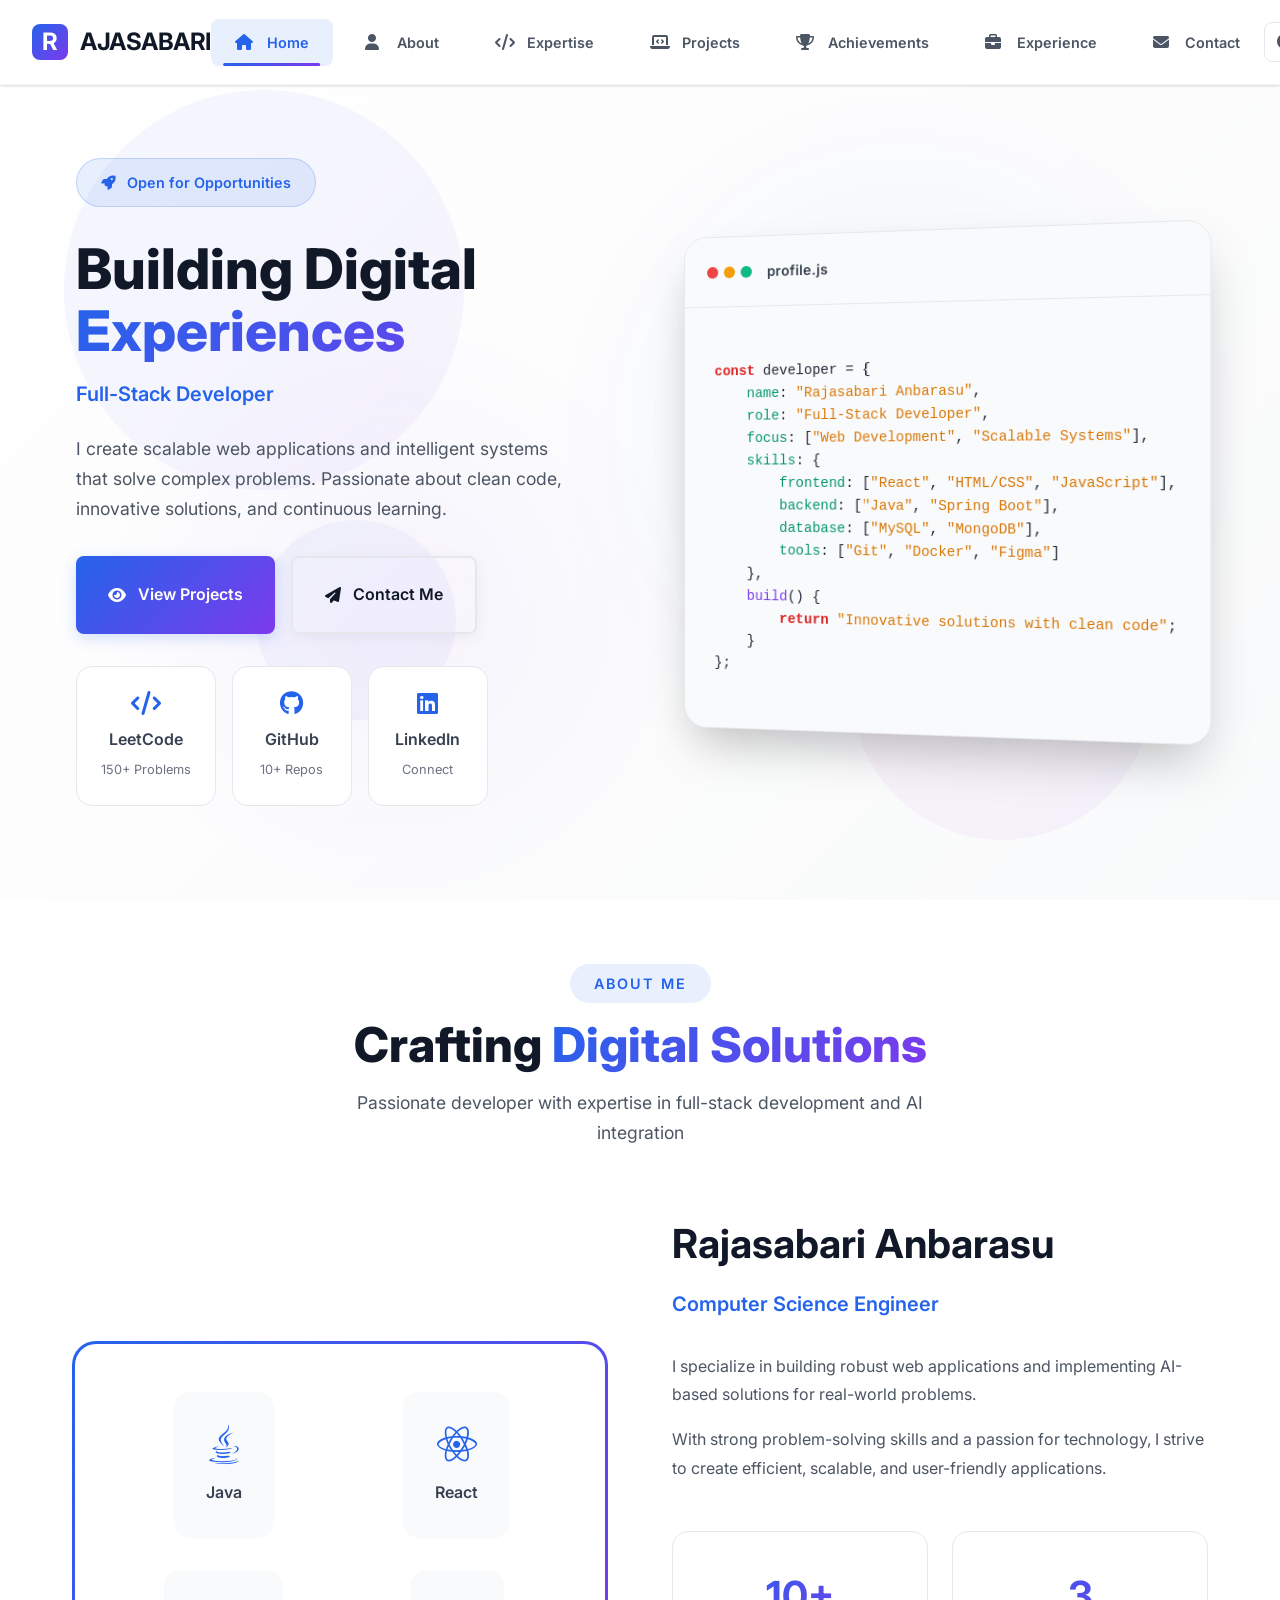
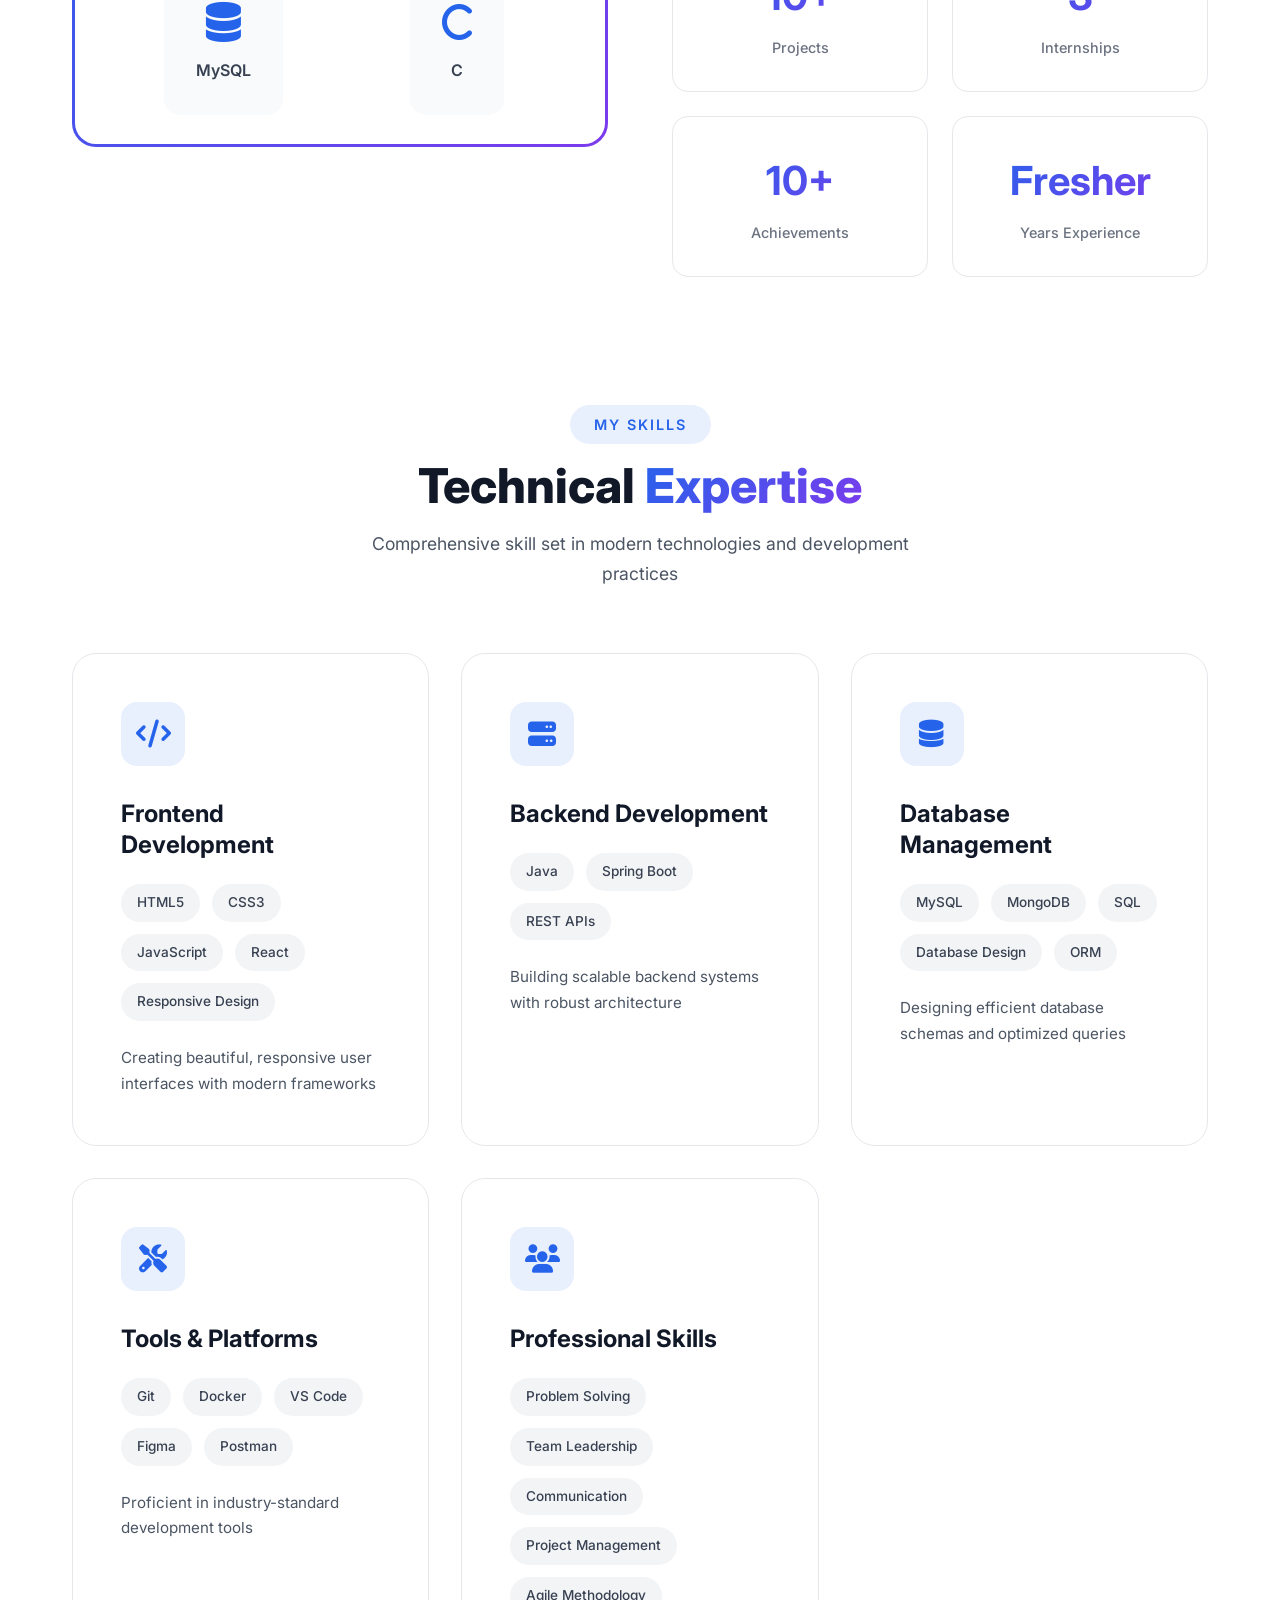
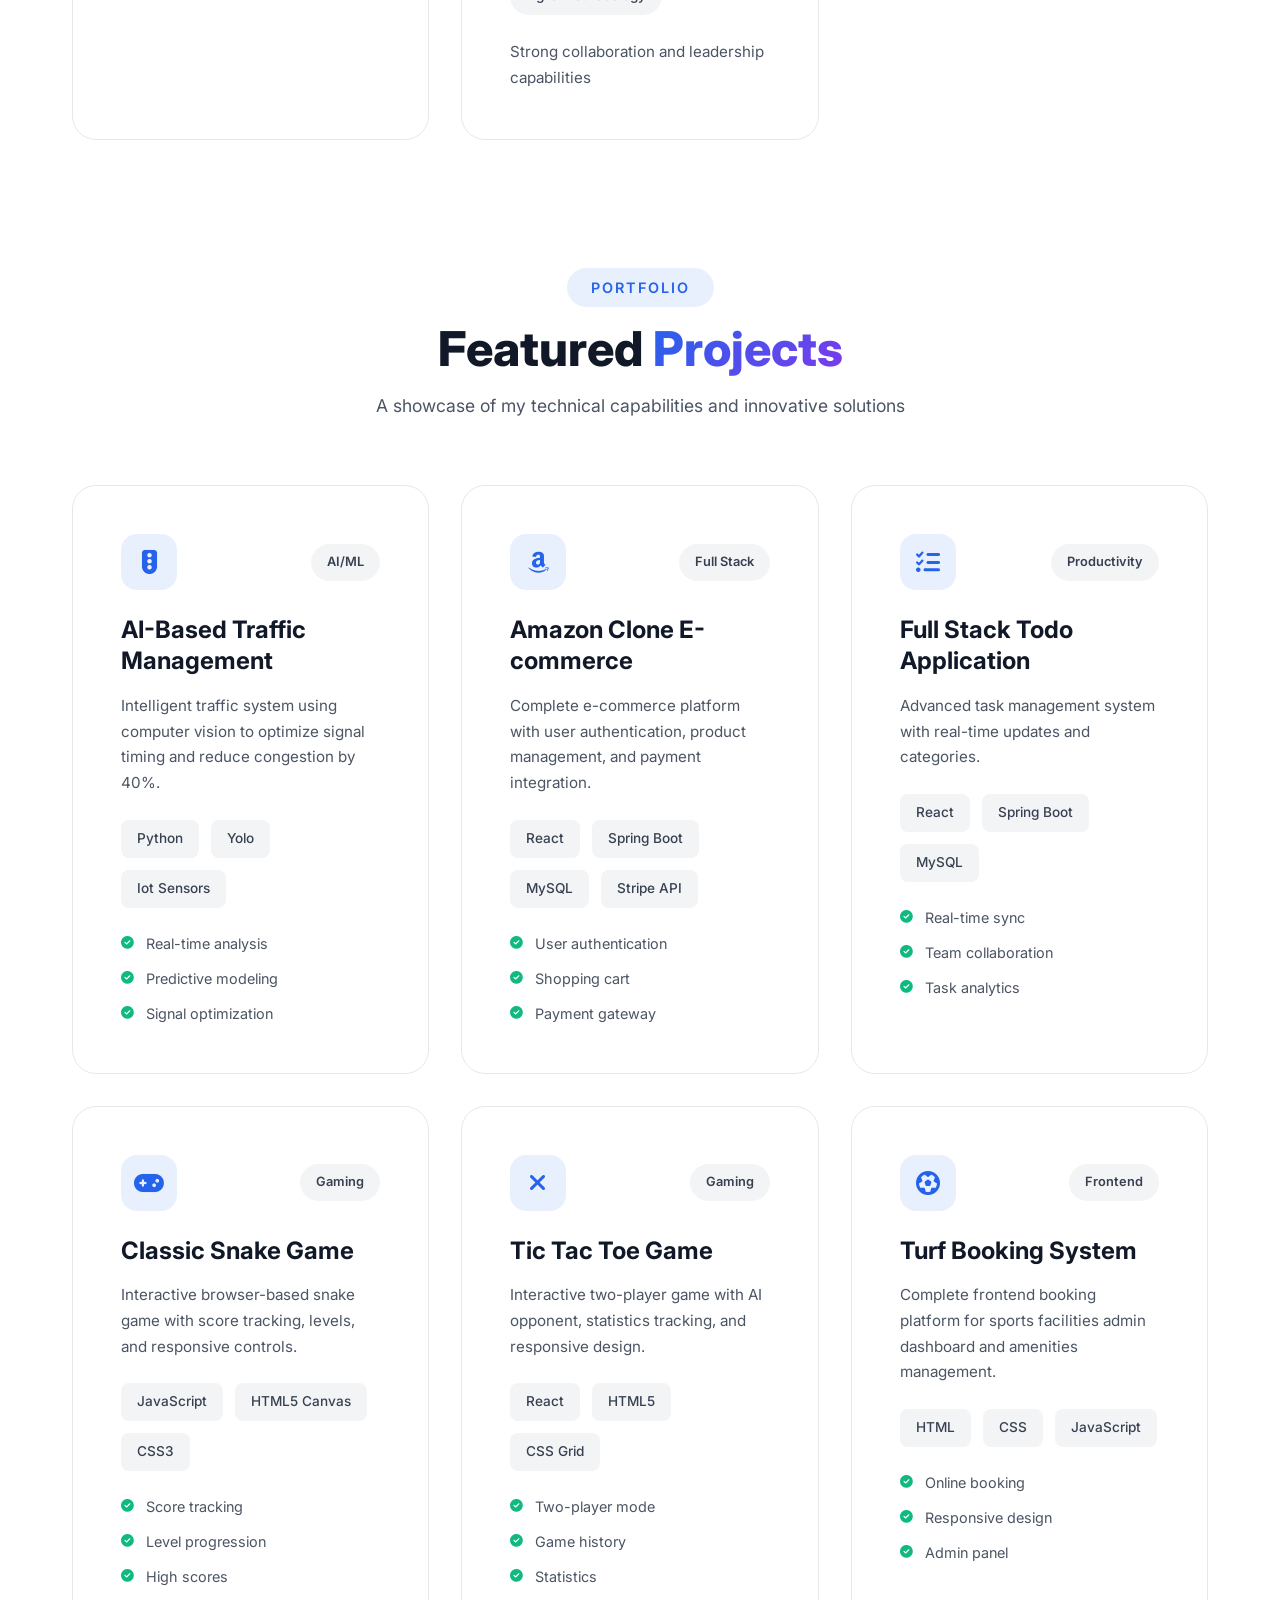
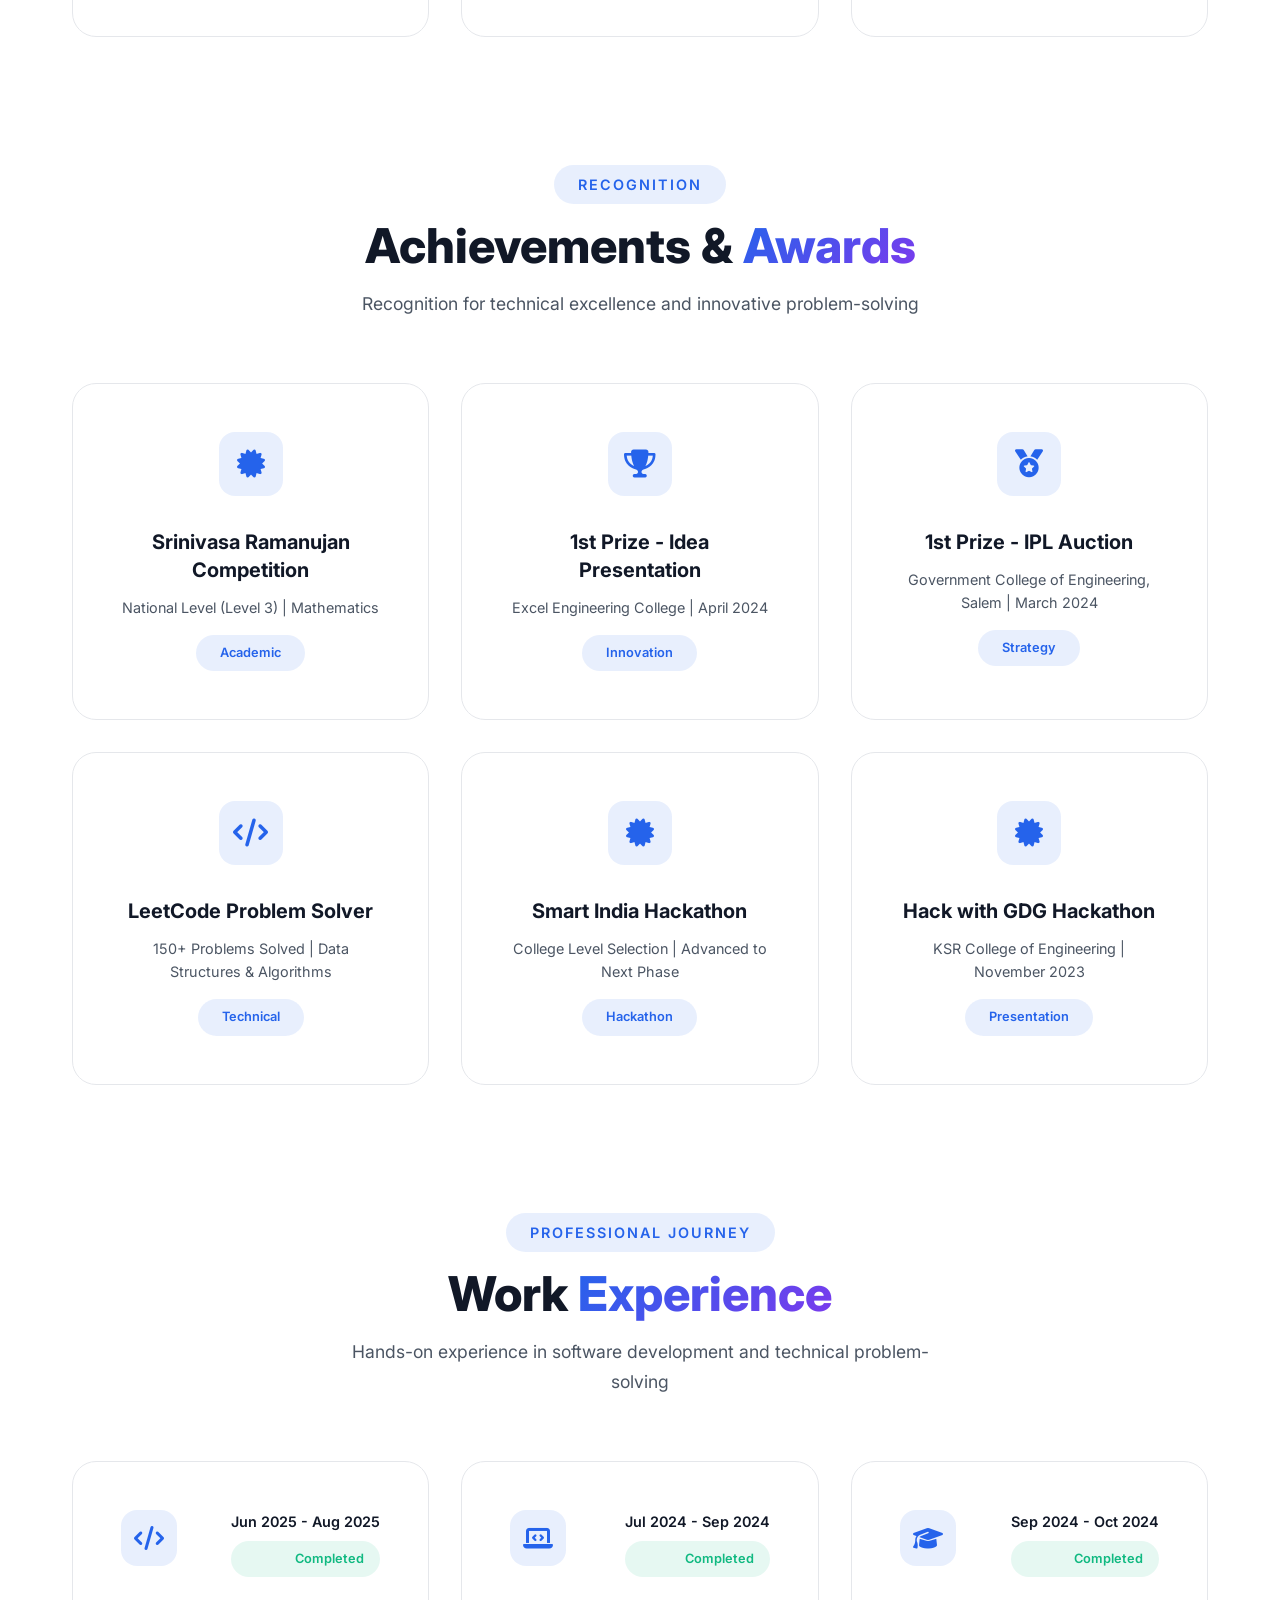
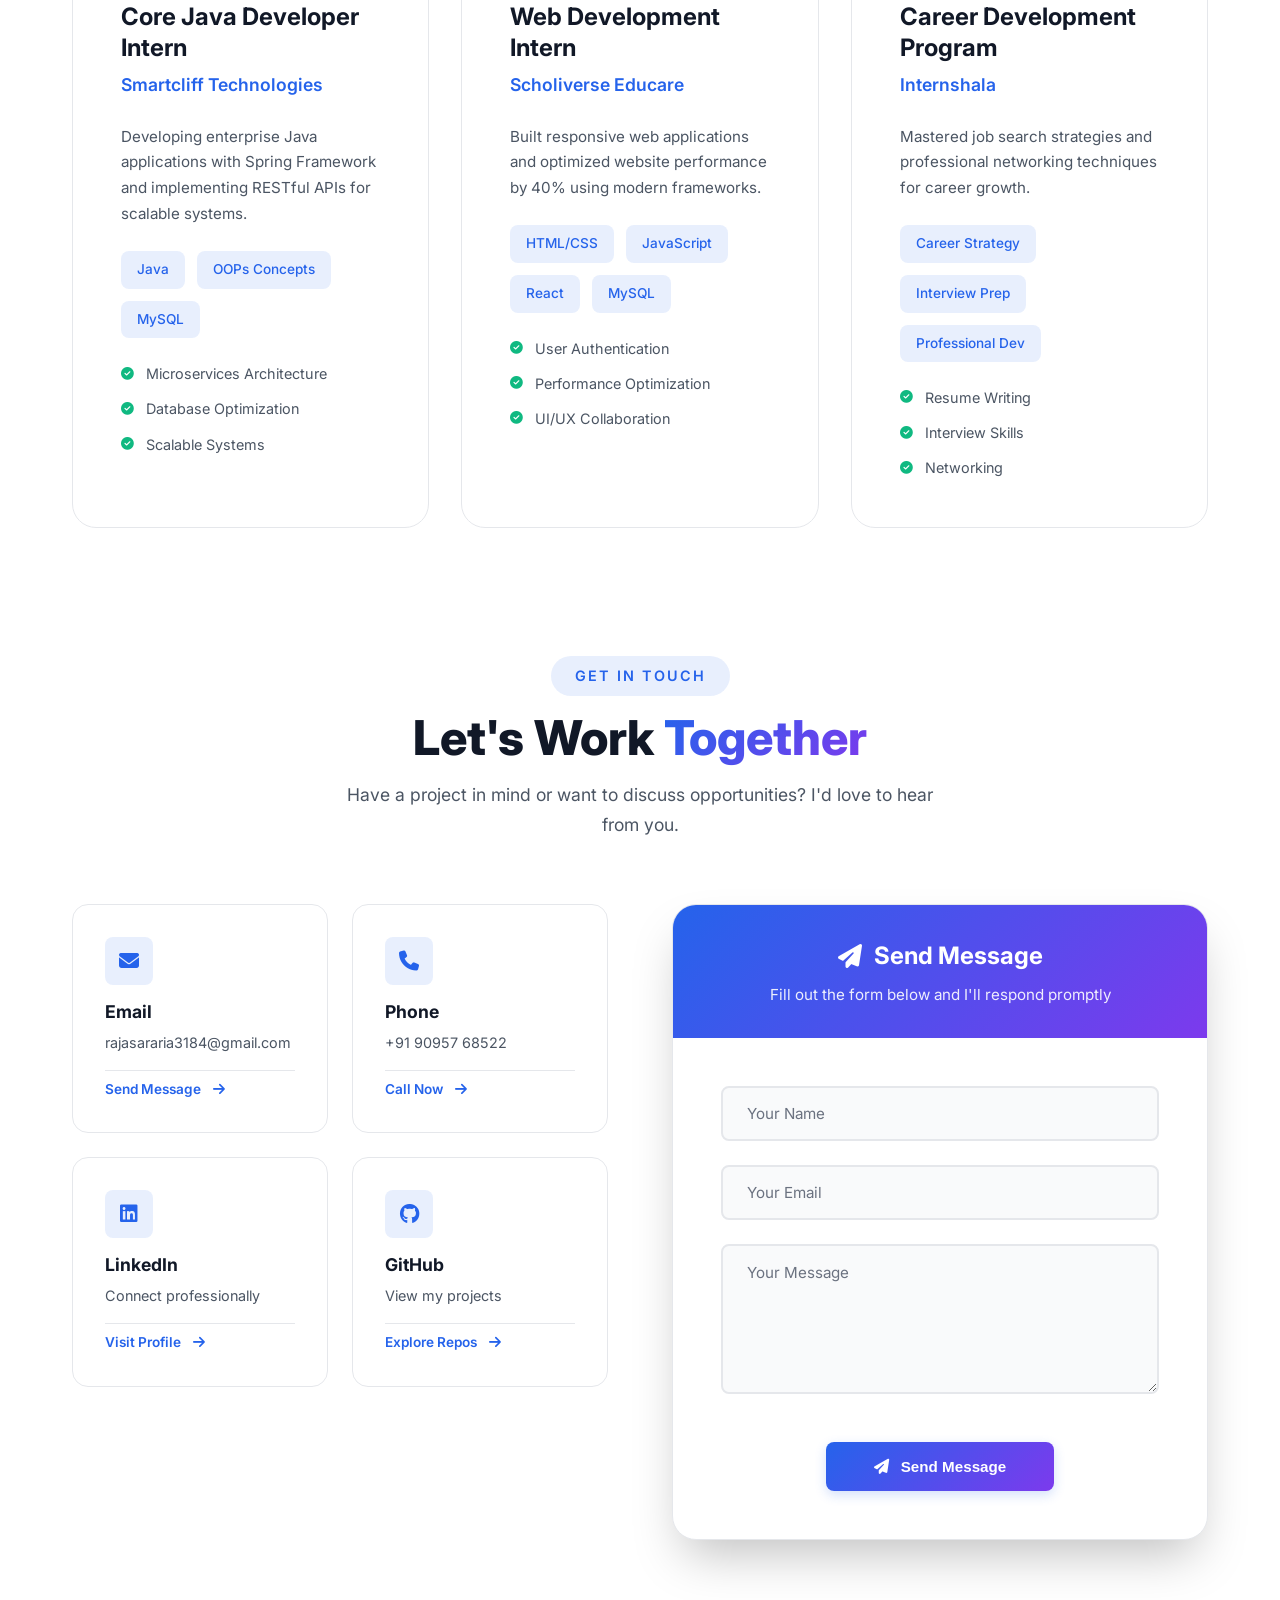
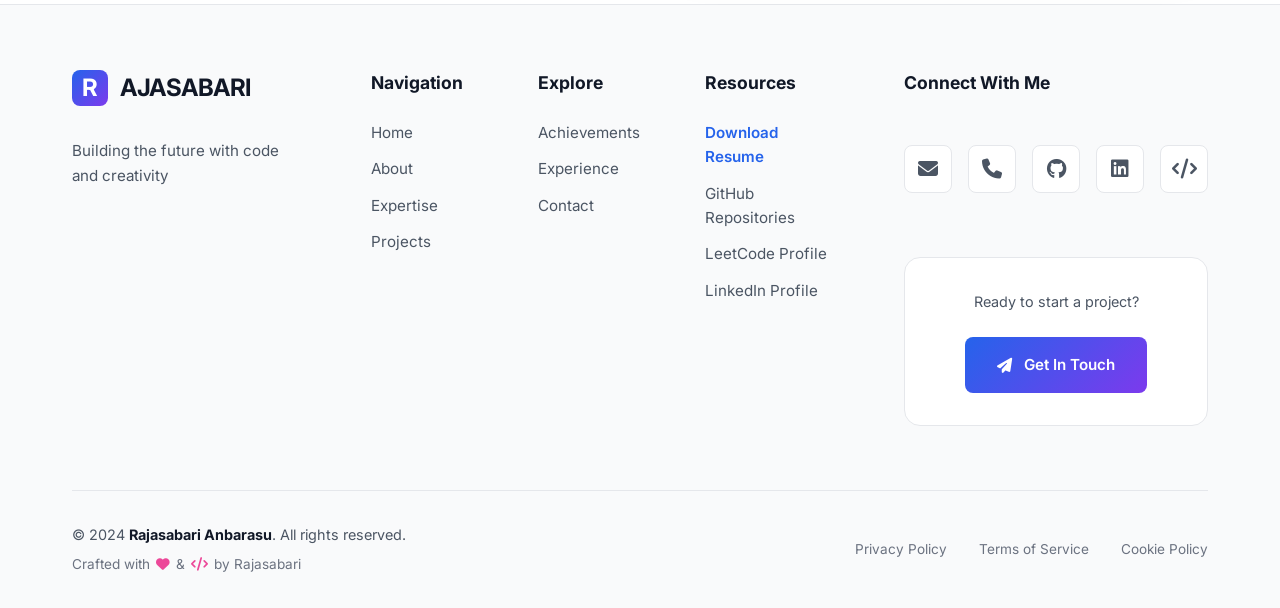
==== index.html @ 3ff2c300 "Initial commit - Portfolio project" ====
<!DOCTYPE html>
<html lang="en">
<head>
    <meta charset="UTF-8">
    <meta name="viewport" content="width=device-width, initial-scale=1.0">
    <title>Rajasabari Anbarasu | Full-Stack Developer & AI Specialist</title>
    <meta name="description" content="Professional portfolio of Rajasabari Anbarasu - Full-Stack Developer specializing in Java, AI, and scalable web solutions.">
    <link rel="stylesheet" href="https://cdnjs.cloudflare.com/ajax/libs/font-awesome/6.4.0/css/all.min.css">
    <link href="https://fonts.googleapis.com/css2?family=Inter:wght@300;400;500;600;700;800&display=swap" rel="stylesheet">
    <link rel="stylesheet" href="style.css">
</head>
<body>
    <!-- Animated Background -->
    <div class="bg-animation">
        <div class="gradient-bg"></div>
        <div class="particle particle-1"></div>
        <div class="particle particle-2"></div>
        <div class="particle particle-3"></div>
        <div class="glow-circle glow-1"></div>
        <div class="glow-circle glow-2"></div>
    </div>

    <!-- Navigation -->
    <nav class="nav">
        <div class="nav-container">
            <div class="nav-logo">
                <span class="logo-icon">R</span>
                <span class="logo-text">AJASABARI</span>
            </div>
            <div class="nav-menu">
                <a href="#home" class="nav-item active">
                    <i class="fas fa-home"></i>
                    <span>Home</span>
                </a>
                <a href="#about" class="nav-item">
                    <i class="fas fa-user"></i>
                    <span>About</span>
                </a>
                <a href="#expertise" class="nav-item">
                    <i class="fas fa-code"></i>
                    <span>Expertise</span>
                </a>
                <a href="#projects" class="nav-item">
                    <i class="fas fa-laptop-code"></i>
                    <span>Projects</span>
                </a>
                <a href="#achievements" class="nav-item">
                    <i class="fas fa-trophy"></i>
                    <span>Achievements</span>
                </a>
                <a href="#experience" class="nav-item">
                    <i class="fas fa-briefcase"></i>
                    <span>Experience</span>
                </a>
                <a href="#contact" class="nav-item">
                    <i class="fas fa-envelope"></i>
                    <span>Contact</span>
                </a>
            </div>
            <div class="nav-actions">
                <button class="theme-toggle">
                    <i class="fas fa-moon"></i>
                </button>
                <a href="./assets/resume.pdf" class="btn-resume" id="resumeDownload">
                    <i class="fas fa-download"></i>
                    <span>Resume</span>
                </a>
            </div>
            <button class="mobile-toggle">
                <span></span>
                <span></span>
                <span></span>
            </button>
        </div>
    </nav>

    <!-- Hero Section -->
    <section id="home" class="hero">
        <div class="container">
            <div class="hero-content">
                <div class="hero-intro">
                    <div class="intro-badge">
                        <i class="fas fa-rocket"></i>
                        <span>Open for Opportunities</span>
                    </div>
                    <h1 class="hero-title">
                        <span class="title-line">Building Digital</span>
                        <span class="title-line highlight">Experiences</span>
                    </h1>
                    <p class="hero-subtitle">
                        Full-Stack Developer
                    </p>
                    <p class="hero-description">
                        I create scalable web applications and intelligent systems that solve complex problems. 
                        Passionate about clean code, innovative solutions, and continuous learning.
                    </p>
                    <div class="hero-cta">
                        <a href="#projects" class="btn-primary">
                            <i class="fas fa-eye"></i>
                            <span>View Projects</span>
                        </a>
                        <a href="#contact" class="btn-secondary">
                            <i class="fas fa-paper-plane"></i>
                            <span>Contact Me</span>
                        </a>
                    </div>
                    <div class="coding-profiles">
                        <a href="https://leetcode.com/u/rajasabari_123/" target="_blank" class="coding-profile">
                            <i class="fas fa-code"></i>
                            <span>LeetCode</span>
                            <small>150+ Problems</small>
                        </a>
                        <a href="https://github.com/RajasabariAnbarasu123" target="_blank" class="coding-profile">
                            <i class="fab fa-github"></i>
                            <span>GitHub</span>
                            <small>10+ Repos</small>
                        </a>
                        <a href="https://www.linkedin.com/in/rajasabari-anbarasu-a506602a8/" target="_blank" class="coding-profile">
                            <i class="fab fa-linkedin"></i>
                            <span>LinkedIn</span>
                            <small>Connect</small>
                        </a>
                    </div>
                </div>
                <div class="hero-visual">
                    <div class="code-container">
                        <div class="code-header">
                            <div class="code-dots">
                                <span class="dot red"></span>
                                <span class="dot yellow"></span>
                                <span class="dot green"></span>
                            </div>
                            <span class="code-title">profile.js</span>
                        </div>
                        <div class="code-content">
                            <pre><code>
<span class="code-keyword">const</span> developer = {
    <span class="code-property">name</span>: <span class="code-string">"Rajasabari Anbarasu"</span>,
    <span class="code-property">role</span>: <span class="code-string">"Full-Stack Developer"</span>,
    <span class="code-property">focus</span>: [<span class="code-string">"Web Development"</span>, <span class="code-string">"Scalable Systems"</span>],
    <span class="code-property">skills</span>: {
        <span class="code-property">frontend</span>: [<span class="code-string">"React"</span>, <span class="code-string">"HTML/CSS"</span>, <span class="code-string">"JavaScript"</span>],
        <span class="code-property">backend</span>: [<span class="code-string">"Java"</span>, <span class="code-string">"Spring Boot"</span>],
        <span class="code-property">database</span>: [<span class="code-string">"MySQL"</span>, <span class="code-string">"MongoDB"</span>],
        <span class="code-property">tools</span>: [<span class="code-string">"Git"</span>, <span class="code-string">"Docker"</span>, <span class="code-string">"Figma"</span>]
    },
    <span class="code-function">build</span>() {
        <span class="code-keyword">return</span> <span class="code-string">"Innovative solutions with clean code"</span>;
    }
};
                            </code></pre>
                        </div>
                    </div>
                </div>
            </div>
        </div>
    </section>

    <!-- About Section -->
    <section id="about" class="about">
        <div class="container">
            <div class="section-header">
                <span class="section-tag">About Me</span>
                <h2 class="section-title">Crafting <span class="highlight">Digital Solutions</span></h2>
                <p class="section-description">
                    Passionate developer with expertise in full-stack development and AI integration
                </p>
            </div>
            <div class="about-content">
                <div class="about-image">
                    <div class="image-frame">
                        <div class="tech-icons">
                            <div class="tech-icon">
                                <i class="fab fa-java"></i>
                                <span>Java</span>
                            </div>
                            <div class="tech-icon">
                                <i class="fab fa-react"></i>
                                <span>React</span>
                            </div>
                            <div class="tech-icon">
                                <i class="fas fa-database"></i>
                                <span>MySQL</span>
                            </div>
                            <div class="tech-icon">
                                <i class="fab fa-c"></i>
                                <span>C</span>
                            </div>
                        </div>
                    </div>
                </div>
                <div class="about-info">
                    <h3>Rajasabari Anbarasu</h3>
                    <p class="about-tag">Computer Science Engineer</p>
                    
                    <div class="about-details">
                        <p> 
                            I specialize in building robust web applications and implementing AI-based solutions 
                            for real-world problems.
                        </p>
                        <p>
                            With strong problem-solving skills and a passion for technology, I strive to create 
                            efficient, scalable, and user-friendly applications.
                        </p>
                    </div>
                    
                    <div class="about-stats">
                        <div class="stat">
                            <div class="stat-value">10+</div>
                            <div class="stat-label">Projects</div>
                        </div>
                        <div class="stat">
                            <div class="stat-value">3</div>
                            <div class="stat-label">Internships</div>
                        </div>
                        <div class="stat">
                            <div class="stat-value">10+</div>
                            <div class="stat-label">Achievements</div>
                        </div>
                        <div class="stat">
                            <div class="stat-value">Fresher</div>
                            <div class="stat-label">Years Experience</div>
                        </div>
                    </div>
                </div>
            </div>
        </div>
    </section>

    <!-- Expertise Section -->
    <section id="expertise" class="expertise">
        <div class="container">
            <div class="section-header">
                <span class="section-tag">My Skills</span>
                <h2 class="section-title">Technical <span class="highlight">Expertise</span></h2>
                <p class="section-description">
                    Comprehensive skill set in modern technologies and development practices
                </p>
            </div>
            
            <div class="expertise-grid">
                <!-- Frontend Development -->
                <div class="expertise-card">
                    <div class="card-icon">
                        <i class="fas fa-code"></i>
                    </div>
                    <h3>Frontend Development</h3>
                    <div class="skill-tags">
                        <span class="skill-tag">HTML5</span>
                        <span class="skill-tag">CSS3</span>
                        <span class="skill-tag">JavaScript</span>
                        <span class="skill-tag">React</span>
                        <span class="skill-tag">Responsive Design</span>
                    </div>
                    <p>Creating beautiful, responsive user interfaces with modern frameworks</p>
                </div>

                <!-- Backend Development -->
                <div class="expertise-card">
                    <div class="card-icon">
                        <i class="fas fa-server"></i>
                    </div>
                    <h3>Backend Development</h3>
                    <div class="skill-tags">
                        <span class="skill-tag">Java</span>
                        <span class="skill-tag">Spring Boot</span>
                        <span class="skill-tag">REST APIs</span>
                    </div>
                    <p>Building scalable backend systems with robust architecture</p>
                </div>

                <!-- Database Management -->
                <div class="expertise-card">
                    <div class="card-icon">
                        <i class="fas fa-database"></i>
                    </div>
                    <h3>Database Management</h3>
                    <div class="skill-tags">
                        <span class="skill-tag">MySQL</span>
                        <span class="skill-tag">MongoDB</span>
                        <span class="skill-tag">SQL</span>
                        <span class="skill-tag">Database Design</span>
                        <span class="skill-tag">ORM</span>
                    </div>
                    <p>Designing efficient database schemas and optimized queries</p>
                </div>

                <!-- AI & Machine Learning
                <div class="expertise-card">
                    <div class="card-icon">
                        <i class="fas fa-brain"></i>
                    </div>
                    <h3>AI & Machine Learning</h3>
                    <div class="skill-tags">
                        <span class="skill-tag">Python</span>
                        <span class="skill-tag">TensorFlow</span>
                        <span class="skill-tag">OpenCV</span>
                        <span class="skill-tag">Computer Vision</span>
                        <span class="skill-tag">Data Analysis</span>
                    </div>
                    <p>Implementing intelligent solutions with AI/ML algorithms</p>
                </div> -->

                <!-- Tools & Platforms -->
                <div class="expertise-card">
                    <div class="card-icon">
                        <i class="fas fa-tools"></i>
                    </div>
                    <h3>Tools & Platforms</h3>
                    <div class="skill-tags">
                        <span class="skill-tag">Git</span>
                        <span class="skill-tag">Docker</span>
                        <span class="skill-tag">VS Code</span>
                        <span class="skill-tag">Figma</span>
                        <span class="skill-tag">Postman</span>
                    </div>
                    <p>Proficient in industry-standard development tools</p>
                </div>

                <!-- Soft Skills -->
                <div class="expertise-card">
                    <div class="card-icon">
                        <i class="fas fa-users"></i>
                    </div>
                    <h3>Professional Skills</h3>
                    <div class="skill-tags">
                        <span class="skill-tag">Problem Solving</span>
                        <span class="skill-tag">Team Leadership</span>
                        <span class="skill-tag">Communication</span>
                        <span class="skill-tag">Project Management</span>
                        <span class="skill-tag">Agile Methodology</span>
                    </div>
                    <p>Strong collaboration and leadership capabilities</p>
                </div>
            </div>
        </div>
    </section>

    <!-- Projects Section -->
    <section id="projects" class="projects">
        <div class="container">
            <div class="section-header">
                <span class="section-tag">Portfolio</span>
                <h2 class="section-title">Featured <span class="highlight">Projects</span></h2>
                <p class="section-description">
                    A showcase of my technical capabilities and innovative solutions
                </p>
            </div>
            
            <div class="projects-grid">
                <!-- Project 1: AI Traffic Management -->
                <div class="project-card">
                    <div class="project-header">
                        <div class="project-badge">
                            <i class="fas fa-traffic-light"></i>
                        </div>
                        <span class="project-category">AI/ML</span>
                    </div>
                    <h3 class="project-title">AI-Based Traffic Management</h3>
                    <p class="project-description">
                        Intelligent traffic system using computer vision to optimize signal timing and reduce congestion by 40%.
                    </p>
                    <div class="project-tech">
                        <span>Python</span>
                        <span>Yolo</span>
                        <span>Iot Sensors</span>
                    </div>
                    <div class="project-features">
                        <span><i class="fas fa-check-circle"></i> Real-time analysis</span>
                        <span><i class="fas fa-check-circle"></i> Predictive modeling</span>
                        <span><i class="fas fa-check-circle"></i> Signal optimization</span>
                    </div>
                </div>

                <!-- Project 2: Amazon Clone -->
                <div class="project-card">
                    <div class="project-header">
                        <div class="project-badge">
                            <i class="fab fa-amazon"></i>
                        </div>
                        <span class="project-category">Full Stack</span>
                    </div>
                    <h3 class="project-title">Amazon Clone E-commerce</h3>
                    <p class="project-description">
                        Complete e-commerce platform with user authentication, product management, and payment integration.
                    </p>
                    <div class="project-tech">
                        <span>React</span>
                        <span>Spring Boot</span>
                        <span>MySQL</span>
                        <span>Stripe API</span>
                    </div>
                    <div class="project-features">
                        <span><i class="fas fa-check-circle"></i> User authentication</span>
                        <span><i class="fas fa-check-circle"></i> Shopping cart</span>
                        <span><i class="fas fa-check-circle"></i> Payment gateway</span>
                    </div>
                </div>

                <!-- Project 3: Full Stack Todo -->
                <div class="project-card">
                    <div class="project-header">
                        <div class="project-badge">
                            <i class="fas fa-tasks"></i>
                        </div>
                        <span class="project-category">Productivity</span>
                    </div>
                    <h3 class="project-title">Full Stack Todo Application</h3>
                    <p class="project-description">
                        Advanced task management system with real-time updates and categories.
                    </p>
                    <div class="project-tech">
                        <span>React</span>
                        <span>Spring Boot</span>
                        <span>MySQL</span>
                    </div>
                    <div class="project-features">
                        <span><i class="fas fa-check-circle"></i> Real-time sync</span>
                        <span><i class="fas fa-check-circle"></i> Team collaboration</span>
                        <span><i class="fas fa-check-circle"></i> Task analytics</span>
                    </div>
                </div>

                <!-- Project 4: Snake Game -->
                <div class="project-card">
                    <div class="project-header">
                        <div class="project-badge">
                            <i class="fas fa-gamepad"></i>
                        </div>
                        <span class="project-category">Gaming</span>
                    </div>
                    <h3 class="project-title">Classic Snake Game</h3>
                    <p class="project-description">
                        Interactive browser-based snake game with score tracking, levels, and responsive controls.
                    </p>
                    <div class="project-tech">
                        <span>JavaScript</span>
                        <span>HTML5 Canvas</span>
                        <span>CSS3</span>
                    </div>
                    <div class="project-features">
                        <span><i class="fas fa-check-circle"></i> Score tracking</span>
                        <span><i class="fas fa-check-circle"></i> Level progression</span>
                        <span><i class="fas fa-check-circle"></i> High scores</span>
                    </div>
                </div>

                <!-- Project 5: Tic Tac Toe -->
                <div class="project-card">
                    <div class="project-header">
                        <div class="project-badge">
                            <i class="fas fa-times"></i>
                        </div>
                        <span class="project-category">Gaming</span>
                    </div>
                    <h3 class="project-title">Tic Tac Toe Game</h3>
                    <p class="project-description">
                        Interactive two-player game with AI opponent, statistics tracking, and responsive design.
                    </p>
                    <div class="project-tech">
                        <span>React</span>
                        <span>HTML5</span>
                        <span>CSS Grid</span>
                    </div>
                    <div class="project-features">
                        <span><i class="fas fa-check-circle"></i> Two-player mode</span>
                        <span><i class="fas fa-check-circle"></i> Game history</span>
                        <span><i class="fas fa-check-circle"></i> Statistics</span>
                    </div>
                </div>

                <!-- Project 6: Turf Booking -->
                <div class="project-card">
                    <div class="project-header">
                        <div class="project-badge">
                            <i class="fas fa-futbol"></i>
                        </div>
                        <span class="project-category">Frontend</span>
                    </div>
                    <h3 class="project-title">Turf Booking System</h3>
                    <p class="project-description">
                        Complete frontend booking platform for sports facilities admin dashboard and amenities management.
                    </p>
                    <div class="project-tech">
                        <span>HTML</span>
                        <span>CSS</span>
                        <span>JavaScript</span>
                    </div>
                    <div class="project-features">
                        <span><i class="fas fa-check-circle"></i> Online booking</span>
                        <span><i class="fas fa-check-circle"></i> Responsive design</span>
                        <span><i class="fas fa-check-circle"></i> Admin panel</span>
                    </div>
                </div>
            </div>
        </div>
    </section>

    <!-- Achievements Section -->
    <section id="achievements" class="achievements">
        <div class="container">
            <div class="section-header">
                <span class="section-tag">Recognition</span>
                <h2 class="section-title">Achievements & <span class="highlight">Awards</span></h2>
                <p class="section-description">
                    Recognition for technical excellence and innovative problem-solving
                </p>
            </div>
            
            <div class="achievements-grid">
                <div class="achievement-card">
                    <div class="achievement-icon">
                        <i class="fas fa-certificate"></i>
                    </div>
                    <h3>Srinivasa Ramanujan Competition</h3>
                    <p>National Level (Level 3) | Mathematics</p>
                    <span class="achievement-tag">Academic</span>
                </div>

                <div class="achievement-card">
                    <div class="achievement-icon">
                        <i class="fas fa-trophy"></i>
                    </div>
                    <h3>1st Prize - Idea Presentation</h3>
                    <p>Excel Engineering College | April 2024</p>
                    <span class="achievement-tag">Innovation</span>
                </div>

                <div class="achievement-card">
                    <div class="achievement-icon">
                        <i class="fas fa-medal"></i>
                    </div>
                    <h3>1st Prize - IPL Auction</h3>
                    <p>Government College of Engineering, Salem | March 2024</p>
                    <span class="achievement-tag">Strategy</span>
                </div>

                <div class="achievement-card">
                    <div class="achievement-icon">
                        <i class="fas fa-code"></i>
                    </div>
                    <h3>LeetCode Problem Solver</h3>
                    <p>150+ Problems Solved | Data Structures & Algorithms</p>
                    <span class="achievement-tag">Technical</span>
                </div>

                <div class="achievement-card">
                    <div class="achievement-icon">
                        <i class="fas fa-certificate"></i>
                    </div>
                    <h3>Smart India Hackathon</h3>
                    <p>College Level Selection | Advanced to Next Phase</p>
                    <span class="achievement-tag">Hackathon</span>
                </div>

                <div class="achievement-card">
                    <div class="achievement-icon">
                        <i class="fas fa-certificate"></i>
                    </div>
                    <h3>Hack with GDG Hackathon</h3>
                    <p>KSR College of Engineering | November 2023</p>
                    <span class="achievement-tag">Presentation</span>
                </div>
            </div>
        </div>
    </section>

    <!-- Experience Section -->
    <section id="experience" class="experience">
        <div class="container">
            <div class="section-header">
                <span class="section-tag">Professional Journey</span>
                <h2 class="section-title">Work <span class="highlight">Experience</span></h2>
                <p class="section-description">
                    Hands-on experience in software development and technical problem-solving
                </p>
            </div>
            
            <div class="experience-grid">
                <div class="experience-card">
                    <div class="experience-header">
                        <div class="experience-icon">
                            <i class="fas fa-code"></i>
                        </div>
                        <div class="experience-timeline">
                            <span class="date">Jun 2025 - Aug 2025</span>
                            <span class="status completed">Completed</span>
                        </div>
                    </div>
                    <h3 class="experience-title">Core Java Developer Intern</h3>
                    <h4 class="experience-company">Smartcliff Technologies</h4>
                    <p class="experience-description">
                        Developing enterprise Java applications with Spring Framework and implementing RESTful APIs for scalable systems.
                    </p>
                    <div class="experience-tech">
                        <span>Java</span>
                        <span>OOPs Concepts</span>
                        <span>MySQL</span>
                    </div>
                    <div class="experience-features">
                        <span><i class="fas fa-check-circle"></i> Microservices Architecture</span>
                        <span><i class="fas fa-check-circle"></i> Database Optimization</span>
                        <span><i class="fas fa-check-circle"></i> Scalable Systems</span>
                    </div>
                </div>

                <div class="experience-card">
                    <div class="experience-header">
                        <div class="experience-icon">
                            <i class="fas fa-laptop-code"></i>
                        </div>
                        <div class="experience-timeline">
                            <span class="date">Jul 2024 - Sep 2024</span>
                            <span class="status">Completed</span>
                        </div>
                    </div>
                    <h3 class="experience-title">Web Development Intern</h3>
                    <h4 class="experience-company">Scholiverse Educare</h4>
                    <p class="experience-description">
                        Built responsive web applications and optimized website performance by 40% using modern frameworks.
                    </p>
                    <div class="experience-tech">
                        <span>HTML/CSS</span>
                        <span>JavaScript</span>
                        <span>React</span>
                        <span>MySQL</span>
                    </div>
                    <div class="experience-features">
                        <span><i class="fas fa-check-circle"></i> User Authentication</span>
                        <span><i class="fas fa-check-circle"></i> Performance Optimization</span>
                        <span><i class="fas fa-check-circle"></i> UI/UX Collaboration</span>
                    </div>
                </div>

                <div class="experience-card">
                    <div class="experience-header">
                        <div class="experience-icon">
                            <i class="fas fa-graduation-cap"></i>
                        </div>
                        <div class="experience-timeline">
                            <span class="date">Sep 2024 - Oct 2024</span>
                            <span class="status">Completed</span>
                        </div>
                    </div>
                    <h3 class="experience-title">Career Development Program</h3>
                    <h4 class="experience-company">Internshala</h4>
                    <p class="experience-description">
                        Mastered job search strategies and professional networking techniques for career growth.
                    </p>
                    <div class="experience-tech">
                        <span>Career Strategy</span>
                        <span>Interview Prep</span>
                        <span>Professional Dev</span>
                    </div>
                    <div class="experience-features">
                        <span><i class="fas fa-check-circle"></i> Resume Writing</span>
                        <span><i class="fas fa-check-circle"></i> Interview Skills</span>
                        <span><i class="fas fa-check-circle"></i> Networking</span>
                    </div>
                </div>
            </div>
        </div>
    </section>

        <!-- Contact Section -->
    <section id="contact" class="contact">
        <div class="container">
            <div class="section-header">
                <span class="section-tag">Get in Touch</span>
                <h2 class="section-title">Let's Work <span class="highlight">Together</span></h2>
                <p class="section-description">
                    Have a project in mind or want to discuss opportunities? I'd love to hear from you.
                </p>
            </div>
            
            <div class="contact-wrapper">
                <div class="contact-info">
                    <div class="info-grid">
                        <div class="info-card">
                            <div class="info-icon">
                                <i class="fas fa-envelope"></i>
                            </div>
                            <div class="info-content">
                                <h3>Email</h3>
                                <p class="info-text">rajasararia3184@gmail.com</p>
                                <a href="mailto:rajasararia3184@gmail.com" class="info-link">
                                    Send Message <i class="fas fa-arrow-right"></i>
                                </a>
                            </div>
                        </div>

                        <div class="info-card">
                            <div class="info-icon">
                                <i class="fas fa-phone"></i>
                            </div>
                            <div class="info-content">
                                <h3>Phone</h3>
                                <p class="info-text">+91 90957 68522</p>
                                <a href="tel:+919095768522" class="info-link">
                                    Call Now <i class="fas fa-arrow-right"></i>
                                </a>
                            </div>
                        </div>

                        <div class="info-card">
                            <div class="info-icon">
                                <i class="fab fa-linkedin"></i>
                            </div>
                            <div class="info-content">
                                <h3>LinkedIn</h3>
                                <p class="info-text">Connect professionally</p>
                                <a href="https://www.linkedin.com/in/rajasabari-anbarasu-a506602a8/" target="_blank" class="info-link">
                                    Visit Profile <i class="fas fa-arrow-right"></i>
                                </a>
                            </div>
                        </div>

                        <div class="info-card">
                            <div class="info-icon">
                                <i class="fab fa-github"></i>
                            </div>
                            <div class="info-content">
                                <h3>GitHub</h3>
                                <p class="info-text">View my projects</p>
                                <a href="https://github.com/RajasabariAnbarasu123" target="_blank" class="info-link">
                                    Explore Repos <i class="fas fa-arrow-right"></i>
                                </a>
                            </div>
                        </div>
                    </div>
                </div>
                
                <div class="contact-form-container">
                    <div class="form-header">
                        <h3><i class="fas fa-paper-plane"></i> Send Message</h3>
                        <p>Fill out the form below and I'll respond promptly</p>
                    </div>
                    <form id="contactForm" class="contact-form">
                        <div class="form-group">
                            <input type="text" id="name" name="name" placeholder="Your Name" required>
                            <div class="form-error"></div>
                        </div>
                        
                        <div class="form-group">
                            <input type="email" id="email" name="email" placeholder="Your Email" required>
                            <div class="form-error"></div>
                        </div>
                        
                        <div class="form-group">
                            <textarea id="message" name="message" placeholder="Your Message" rows="5" required></textarea>
                            <div class="form-error"></div>
                        </div>
                        
                        <div class="form-footer">
                            <button type="submit" class="submit-btn" id="submitBtn">
                                <i class="fas fa-paper-plane"></i>
                                <span class="btn-text">Send Message</span>
                                <span class="btn-loading">
                                    <i class="fas fa-spinner fa-spin"></i>
                                    Sending...
                                </span>
                            </button>
                        </div>
                    </form>
                    <div id="formSuccess" class="form-success">
                        <i class="fas fa-check-circle"></i>
                        <h4>Message Sent Successfully!</h4>
                        <p>Thank you for your message. I'll get back to you within 24 hours.</p>
                    </div>
                </div>
            </div>
        </div>
    </section>

    <!-- Footer -->
    <footer class="footer">
        <div class="container">
            <div class="footer-content">
                <div class="footer-brand">
                    <div class="footer-logo">
                        <span class="logo-icon">R</span>
                        <span class="logo-text">AJASABARI</span>
                    </div>
                    <p class="footer-tagline">Building the future with code and creativity</p>
                    <!-- <div class="footer-newsletter">
                        <h4>Stay Updated</h4>
                        <p>Subscribe to my newsletter for the latest updates</p>
                        <form class="newsletter-form">
                            <input type="email" placeholder="Your email address" required>
                            <button type="submit">Subscribe</button>
                        </form>
                    </div> -->
                </div>
                
                <div class="footer-links">
                    <div class="link-group">
                        <h4>Navigation</h4>
                        <a href="#home">Home</a>
                        <a href="#about">About</a>
                        <a href="#expertise">Expertise</a>
                        <a href="#projects">Projects</a>
                    </div>
                    <div class="link-group">
                        <h4>Explore</h4>
                        <a href="#achievements">Achievements</a>
                        <a href="#experience">Experience</a>
                        <a href="#contact">Contact</a>
                    </div>
                    <div class="link-group">
                        <h4>Resources</h4>
                        <a href="./assets/resume.pdf" class="resume-link">Download Resume</a>
                        <a href="https://github.com/RajasabariAnbarasu123" target="_blank">GitHub Repositories</a>
                        <a href="https://leetcode.com/u/rajasabari_123/" target="_blank">LeetCode Profile</a>
                        <a href="https://www.linkedin.com/in/rajasabari-anbarasu-a506602a8/" target="_blank">LinkedIn Profile</a>
                    </div>
                </div>
                
                <div class="footer-social">
                    <h4>Connect With Me</h4>
                    <div class="social-icons">
                        <a href="mailto:rajasararia3184@gmail.com" class="social-icon" title="Email">
                            <i class="fas fa-envelope"></i>
                        </a>
                        <a href="tel:+919095768522" class="social-icon" title="Phone">
                            <i class="fas fa-phone"></i>
                        </a>
                        <a href="https://github.com/RajasabariAnbarasu123" target="_blank" class="social-icon" title="GitHub">
                            <i class="fab fa-github"></i>
                        </a>
                        <a href="https://www.linkedin.com/in/rajasabari-anbarasu-a506602a8/" target="_blank" class="social-icon" title="LinkedIn">
                            <i class="fab fa-linkedin"></i>
                        </a>
                        <a href="https://leetcode.com/u/rajasabari_123/" target="_blank" class="social-icon" title="LeetCode">
                            <i class="fas fa-code"></i>
                        </a>
                    </div>
                    <div class="contact-cta">
                        <p>Ready to start a project?</p>
                        <a href="#contact" class="btn-cta">
                            <i class="fas fa-paper-plane"></i>
                            Get In Touch
                        </a>
                    </div>
                </div>
            </div>
            
            <div class="footer-bottom">
                <div class="footer-copyright">
                    <p class="copyright">© 2024 <strong>Rajasabari Anbarasu</strong>. All rights reserved.</p>
                    <p class="crafted">Crafted with <i class="fas fa-heart"></i> & <i class="fas fa-code"></i> by Rajasabari</p>
                </div>
                <div class="footer-legal">
                    <a href="#">Privacy Policy</a>
                    <a href="#">Terms of Service</a>
                    <a href="#">Cookie Policy</a>
                </div>
            </div>
        </div>
    </footer>

    <script src="script.js"></script>
</body>
</html>
---- style.css ----
/* =========================================
   PROFESSIONAL PORTFOLIO - ELEGANT STYLES
   Modern, Beautiful, and Professional
========================================= */

/* CSS Variables - Professional Theme */
:root {
    /* Color Palette */
    --primary: #2563EB;
    --primary-light: #3B82F6;
    --primary-dark: #1D4ED8;
    --secondary: #7C3AED;
    --accent: #EC4899;
    --success: #10B981;
    --warning: #F59E0B;
    --error: #EF4444;
    
    /* Neutral Colors */
    --dark: #111827;
    --darker: #0F172A;
    --light: #FFFFFF;
    --gray-50: #F9FAFB;
    --gray-100: #F3F4F6;
    --gray-200: #E5E7EB;
    --gray-300: #D1D5DB;
    --gray-400: #9CA3AF;
    --gray-500: #6B7280;
    --gray-600: #4B5563;
    --gray-700: #374151;
    --gray-800: #1F2937;
    --gray-900: #111827;
    
    /* Gradients */
    --gradient-primary: linear-gradient(135deg, var(--primary), var(--secondary));
    --gradient-dark: linear-gradient(135deg, var(--dark), var(--darker));
    --gradient-light: linear-gradient(135deg, var(--light), var(--gray-50));
    --gradient-accent: linear-gradient(135deg, var(--accent), var(--secondary));
    
    /* Effects */
    --shadow-sm: 0 1px 3px 0 rgba(0, 0, 0, 0.1), 0 1px 2px 0 rgba(0, 0, 0, 0.06);
    --shadow: 0 4px 6px -1px rgba(0, 0, 0, 0.1), 0 2px 4px -1px rgba(0, 0, 0, 0.06);
    --shadow-md: 0 10px 15px -3px rgba(0, 0, 0, 0.1), 0 4px 6px -2px rgba(0, 0, 0, 0.05);
    --shadow-lg: 0 20px 25px -5px rgba(0, 0, 0, 0.1), 0 10px 10px -5px rgba(0, 0, 0, 0.04);
    --shadow-xl: 0 25px 50px -12px rgba(0, 0, 0, 0.25);
    --glow: 0 0 40px rgba(37, 99, 235, 0.2);
    
    /* Typography */
    --font-primary: 'Inter', -apple-system, BlinkMacSystemFont, 'Segoe UI', sans-serif;
    
    /* Spacing */
    --space-xs: 0.5rem;
    --space-sm: 0.75rem;
    --space-md: 1rem;
    --space-lg: 1.5rem;
    --space-xl: 2rem;
    --space-2xl: 3rem;
    --space-3xl: 4rem;
    
    /* Borders */
    --radius-sm: 0.375rem;
    --radius: 0.5rem;
    --radius-md: 0.75rem;
    --radius-lg: 1rem;
    --radius-xl: 1.5rem;
    --radius-full: 9999px;
    
    /* Transitions */
    --transition-fast: all 0.15s cubic-bezier(0.4, 0, 0.2, 1);
    --transition: all 0.3s cubic-bezier(0.4, 0, 0.2, 1);
    --transition-slow: all 0.5s cubic-bezier(0.4, 0, 0.2, 1);
}

/* Dark Theme */
[data-theme="dark"] {
    --light: #0F172A;
    --dark: #FFFFFF;
    --darker: #F8FAFC;
    --gray-50: #1E293B;
    --gray-100: #334155;
    --gray-200: #475569;
    --gray-300: #64748B;
    --gray-400: #94A3B8;
    --gray-500: #CBD5E1;
    --gray-600: #E2E8F0;
    --gray-700: #F1F5F9;
    --gray-800: #F8FAFC;
    --gray-900: #FFFFFF;
    --gradient-light: linear-gradient(135deg, var(--light), #1E293B);
}

/* Reset & Base Styles */
*, *::before, *::after {
    margin: 0;
    padding: 0;
    box-sizing: border-box;
}

html {
    scroll-behavior: smooth;
    overflow-x: hidden;
}

body {
    font-family: var(--font-primary);
    background: var(--light);
    color: var(--gray-700);
    line-height: 1.6;
    overflow-x: hidden;
    transition: var(--transition-slow);
}

/* Animated Background */
.bg-animation {
    position: fixed;
    top: 0;
    left: 0;
    width: 100%;
    height: 100%;
    z-index: -1;
    overflow: hidden;
}

.gradient-bg {
    position: absolute;
    top: 0;
    left: 0;
    width: 100%;
    height: 100%;
    background: var(--gradient-light);
    animation: gradientShift 20s ease infinite;
}

@keyframes gradientShift {
    0%, 100% { opacity: 1; }
    50% { opacity: 0.9; }
}

.particle {
    position: absolute;
    border-radius: 50%;
    background: var(--gradient-primary);
    animation: floatParticle 20s infinite linear;
    opacity: 0.05;
}

.particle-1 {
    width: 400px;
    height: 400px;
    top: 10%;
    left: 5%;
    animation-delay: 0s;
}

.particle-2 {
    width: 300px;
    height: 300px;
    top: 60%;
    right: 10%;
    animation-delay: 5s;
    background: var(--gradient-accent);
}

.particle-3 {
    width: 200px;
    height: 200px;
    bottom: 20%;
    left: 20%;
    animation-delay: 10s;
}

@keyframes floatParticle {
    0%, 100% {
        transform: translate(0, 0) rotate(0deg);
    }
    33% {
        transform: translate(100px, -100px) rotate(120deg);
    }
    66% {
        transform: translate(-50px, 150px) rotate(240deg);
    }
}

.glow-circle {
    position: absolute;
    border-radius: 50%;
    filter: blur(80px);
    opacity: 0.03;
    animation: pulseGlow 6s ease-in-out infinite;
}

.glow-1 {
    width: 500px;
    height: 500px;
    background: var(--primary);
    top: 20%;
    right: 10%;
}

.glow-2 {
    width: 400px;
    height: 400px;
    background: var(--secondary);
    bottom: 10%;
    left: 15%;
    animation-delay: 3s;
}

@keyframes pulseGlow {
    0%, 100% {
        opacity: 0.03;
        transform: scale(1);
    }
    50% {
        opacity: 0.06;
        transform: scale(1.1);
    }
}

/* Navigation - Enhanced */
.nav {
    position: fixed;
    top: 0;
    left: 0;
    width: 100%;
    z-index: 1000;
    padding: var(--space-md) 0;
    background: rgba(255, 255, 255, 0.95);
    backdrop-filter: blur(20px);
    border-bottom: 1px solid rgba(229, 231, 235, 0.3);
    transition: var(--transition);
    box-shadow: var(--shadow-sm);
}

[data-theme="dark"] .nav {
    background: rgba(15, 23, 42, 0.95);
    border-bottom: 1px solid rgba(30, 41, 59, 0.3);
}

.nav-container {
    max-width: 1400px;
    margin: 0 auto;
    padding: 0 var(--space-xl);
    display: flex;
    align-items: center;
    justify-content: space-between;
}

.nav-logo {
    display: flex;
    align-items: center;
    gap: var(--space-sm);
    font-weight: 800;
    font-size: 1.5rem;
    color: var(--dark);
    text-decoration: none;
    transition: var(--transition);
}

.nav-logo:hover {
    transform: translateY(-2px);
}

.logo-icon {
    width: 36px;
    height: 36px;
    background: var(--gradient-primary);
    border-radius: var(--radius);
    display: flex;
    align-items: center;
    justify-content: center;
    color: white;
    font-weight: 700;
    transition: var(--transition);
}

.nav-logo:hover .logo-icon {
    transform: rotate(15deg);
}

.logo-text {
    font-weight: 700;
    letter-spacing: -0.5px;
}

.nav-menu {
    display: flex;
    gap: var(--space-xs);
    margin: 0 auto;
}

.nav-item {
    display: flex;
    align-items: center;
    gap: var(--space-sm);
    padding: var(--space-sm) var(--space-lg);
    color: var(--gray-600);
    text-decoration: none;
    font-weight: 600;
    font-size: 0.9rem;
    border-radius: var(--radius);
    transition: var(--transition);
    position: relative;
    overflow: hidden;
}

.nav-item::after {
    content: '';
    position: absolute;
    bottom: 0;
    left: 50%;
    transform: translateX(-50%);
    width: 0;
    height: 3px;
    background: var(--gradient-primary);
    border-radius: var(--radius-full);
    transition: var(--transition);
}

.nav-item:hover::after,
.nav-item.active::after {
    width: 80%;
}

.nav-item:hover {
    color: var(--primary);
    background: rgba(37, 99, 235, 0.05);
}

.nav-item.active {
    color: var(--primary);
    background: rgba(37, 99, 235, 0.1);
}

.nav-item i {
    font-size: 1rem;
    width: 20px;
    transition: var(--transition);
}

.nav-item:hover i {
    transform: scale(1.1);
}

.nav-actions {
    display: flex;
    align-items: center;
    gap: var(--space-sm);
}

.theme-toggle {
    width: 40px;
    height: 40px;
    border-radius: var(--radius);
    border: 1px solid var(--gray-200);
    background: var(--light);
    color: var(--gray-600);
    cursor: pointer;
    transition: var(--transition);
    display: flex;
    align-items: center;
    justify-content: center;
    font-size: 1.1rem;
}

.theme-toggle:hover {
    color: var(--primary);
    border-color: var(--primary);
    transform: rotate(15deg);
}

.btn-resume {
    display: flex;
    align-items: center;
    gap: var(--space-sm);
    padding: var(--space-sm) var(--space-lg);
    background: var(--gradient-primary);
    color: white;
    text-decoration: none;
    border-radius: var(--radius);
    font-weight: 600;
    font-size: 0.95rem;
    transition: var(--transition);
    position: relative;
    overflow: hidden;
    border: 2px solid transparent;
    box-shadow: 0 4px 15px rgba(37, 99, 235, 0.2);
}

.btn-resume::before {
    content: '';
    position: absolute;
    top: 0;
    left: -100%;
    width: 100%;
    height: 100%;
    background: linear-gradient(90deg, transparent, rgba(255,255,255,0.2), transparent);
    transition: 0.5s;
}

.btn-resume:hover::before {
    left: 100%;
}

.btn-resume:hover {
    transform: translateY(-3px);
    box-shadow: 0 8px 25px rgba(37, 99, 235, 0.3);
    border-color: var(--primary-light);
}

.btn-resume:active {
    transform: translateY(-1px);
}

.btn-resume.downloading {
    animation: downloadPulse 1s ease;
}

@keyframes downloadPulse {
    0%, 100% {
        transform: scale(1);
        box-shadow: 0 4px 15px rgba(37, 99, 235, 0.2);
    }
    50% {
        transform: scale(1.05);
        box-shadow: 0 6px 20px rgba(37, 99, 235, 0.3);
    }
}

.mobile-toggle {
    display: none;
    flex-direction: column;
    gap: 4px;
    background: none;
    border: none;
    cursor: pointer;
    padding: var(--space-sm);
}

.mobile-toggle span {
    width: 24px;
    height: 2px;
    background: var(--dark);
    border-radius: 1px;
    transition: var(--transition);
}

.mobile-toggle.active span:nth-child(1) {
    transform: rotate(45deg) translate(6px, 6px);
}

.mobile-toggle.active span:nth-child(2) {
    opacity: 0;
}

.mobile-toggle.active span:nth-child(3) {
    transform: rotate(-45deg) translate(6px, -6px);
}

/* Container */
.container {
    max-width: 1200px;
    margin: 0 auto;
    padding: 0 var(--space-xl);
}

/* Hero Section */
.hero {
    min-height: 100vh;
    display: flex;
    align-items: center;
    padding: calc(var(--space-3xl) * 2) 0 var(--space-3xl);
    position: relative;
}

.hero-content {
    display: grid;
    grid-template-columns: 1fr 1fr;
    gap: var(--space-3xl);
    align-items: center;
}

.hero-intro {
    position: relative;
}

.intro-badge {
    display: inline-flex;
    align-items: center;
    gap: var(--space-sm);
    margin-bottom: var(--space-xl);
    background: rgba(37, 99, 235, 0.1);
    padding: var(--space-sm) var(--space-lg);
    border-radius: var(--radius-full);
    border: 1px solid rgba(37, 99, 235, 0.2);
    animation: pulseBadge 2s infinite;
}

@keyframes pulseBadge {
    0%, 100% { opacity: 1; }
    50% { opacity: 0.8; }
}

.intro-badge i {
    color: var(--primary);
    font-size: 0.9rem;
}

.intro-badge span {
    font-size: 0.9rem;
    font-weight: 600;
    color: var(--primary);
}

.hero-title {
    font-size: 3.5rem;
    font-weight: 800;
    line-height: 1.1;
    margin-bottom: var(--space-md);
    color: var(--dark);
}

.title-line {
    display: block;
}

.highlight {
    background: var(--gradient-primary);
    -webkit-background-clip: text;
    -webkit-text-fill-color: transparent;
    background-clip: text;
    position: relative;
}

.hero-subtitle {
    font-size: 1.25rem;
    color: var(--primary);
    font-weight: 600;
    margin-bottom: var(--space-lg);
}

.hero-description {
    font-size: 1.1rem;
    color: var(--gray-600);
    line-height: 1.7;
    margin-bottom: var(--space-xl);
    max-width: 500px;
}

.hero-cta {
    display: flex;
    gap: var(--space-md);
    margin-bottom: var(--space-xl);
}

.btn-primary {
    display: inline-flex;
    align-items: center;
    gap: var(--space-sm);
    padding: var(--space-lg) var(--space-xl);
    background: var(--gradient-primary);
    color: white;
    text-decoration: none;
    border-radius: var(--radius);
    font-weight: 600;
    font-size: 1rem;
    transition: var(--transition);
    border: none;
    cursor: pointer;
    box-shadow: 0 4px 15px rgba(37, 99, 235, 0.2);
}

.btn-primary:hover {
    transform: translateY(-3px);
    box-shadow: var(--shadow-lg);
}

.btn-secondary {
    display: inline-flex;
    align-items: center;
    gap: var(--space-sm);
    padding: var(--space-lg) var(--space-xl);
    background: transparent;
    color: var(--dark);
    text-decoration: none;
    border-radius: var(--radius);
    font-weight: 600;
    font-size: 1rem;
    transition: var(--transition);
    border: 2px solid var(--gray-200);
    box-shadow: 0 4px 15px rgba(0, 0, 0, 0.05);
}

.btn-secondary:hover {
    border-color: var(--primary);
    color: var(--primary);
    transform: translateY(-3px);
    box-shadow: var(--shadow-lg);
}

.coding-profiles {
    display: flex;
    gap: var(--space-md);
    margin-top: var(--space-xl);
}

.coding-profile {
    display: flex;
    flex-direction: column;
    align-items: center;
    padding: var(--space-lg);
    background: var(--light);
    border: 1px solid var(--gray-200);
    border-radius: var(--radius-lg);
    text-decoration: none;
    color: var(--gray-700);
    transition: var(--transition);
    min-width: 120px;
}

.coding-profile:hover {
    transform: translateY(-5px);
    box-shadow: var(--shadow-lg);
    border-color: var(--primary);
}

.coding-profile i {
    font-size: 1.5rem;
    margin-bottom: var(--space-sm);
    color: var(--primary);
}

.coding-profile span {
    font-weight: 600;
    margin-bottom: var(--space-xs);
}

.coding-profile small {
    font-size: 0.8rem;
    color: var(--gray-500);
}

/* Code Container */
.hero-visual {
    position: relative;
}

.code-container {
    background: var(--light);
    border-radius: var(--radius-xl);
    overflow: hidden;
    box-shadow: var(--shadow-xl);
    border: 1px solid var(--gray-200);
    transform: perspective(1000px) rotateY(-8deg);
    transition: var(--transition);
}

.code-container:hover {
    transform: perspective(1000px) rotateY(0deg);
}

.code-header {
    background: var(--gray-50);
    padding: var(--space-lg);
    border-bottom: 1px solid var(--gray-200);
    display: flex;
    align-items: center;
    gap: var(--space-md);
}

.code-dots {
    display: flex;
    gap: 6px;
}

.dot {
    width: 12px;
    height: 12px;
    border-radius: var(--radius-full);
}

.dot.red { background: #EF4444; }
.dot.yellow { background: #F59E0B; }
.dot.green { background: #10B981; }

.code-title {
    font-weight: 600;
    color: var(--gray-700);
    font-size: 0.9rem;
}

.code-content {
    padding: var(--space-xl);
    background: var(--gray-50);
    font-family: 'Monaco', 'Consolas', monospace;
    font-size: 0.9rem;
    line-height: 1.6;
    color: var(--gray-800);
}

.code-keyword { color: #DC2626; font-weight: 600; }
.code-property { color: #059669; }
.code-string { color: #D97706; }
.code-function { color: #7C3AED; }

/* Section Styles */
section {
    padding: var(--space-3xl) 0;
    position: relative;
}

.section-header {
    text-align: center;
    margin-bottom: var(--space-3xl);
}

.section-tag {
    display: inline-block;
    font-size: 0.9rem;
    font-weight: 600;
    color: var(--primary);
    text-transform: uppercase;
    letter-spacing: 2px;
    margin-bottom: var(--space-md);
    padding: var(--space-xs) var(--space-lg);
    background: rgba(37, 99, 235, 0.1);
    border-radius: var(--radius-full);
}

.section-title {
    font-size: 3rem;
    font-weight: 800;
    color: var(--dark);
    line-height: 1.1;
    margin-bottom: var(--space-md);
}

.section-description {
    font-size: 1.1rem;
    color: var(--gray-600);
    max-width: 600px;
    margin: 0 auto;
    line-height: 1.7;
}

/* About Section */
.about-content {
    display: grid;
    grid-template-columns: 1fr 1fr;
    gap: var(--space-3xl);
    align-items: center;
}

.image-frame {
    background: var(--gradient-primary);
    padding: 3px;
    border-radius: var(--radius-xl);
    animation: gradientRotate 8s linear infinite;
}

@keyframes gradientRotate {
    0% { filter: hue-rotate(0deg); }
    100% { filter: hue-rotate(360deg); }
}

.tech-icons {
    background: var(--light);
    border-radius: calc(var(--radius-xl) - 3px);
    padding: var(--space-2xl);
    display: grid;
    grid-template-columns: repeat(2, 1fr);
    gap: var(--space-xl);
    height: 400px;
    align-items: center;
    justify-items: center;
}

.tech-icon {
    display: flex;
    flex-direction: column;
    align-items: center;
    gap: var(--space-md);
    padding: var(--space-xl);
    background: var(--gray-50);
    border-radius: var(--radius-lg);
    transition: var(--transition);
}

.tech-icon:hover {
    transform: translateY(-8px);
    box-shadow: var(--shadow-lg);
}

.tech-icon i {
    font-size: 2.5rem;
    color: var(--primary);
}

.tech-icon span {
    font-weight: 600;
    color: var(--gray-700);
}

.about-info {
    position: relative;
}

.about-info h3 {
    font-size: 2.5rem;
    font-weight: 700;
    color: var(--dark);
    margin-bottom: var(--space-sm);
}

.about-tag {
    font-size: 1.25rem;
    color: var(--primary);
    font-weight: 600;
    margin-bottom: var(--space-xl);
}

.about-details {
    margin-bottom: var(--space-2xl);
}

.about-details p {
    color: var(--gray-600);
    line-height: 1.8;
    margin-bottom: var(--space-md);
}

.about-stats {
    display: grid;
    grid-template-columns: repeat(2, 1fr);
    gap: var(--space-lg);
}

.stat {
    text-align: center;
    padding: var(--space-xl);
    background: var(--light);
    border: 1px solid var(--gray-200);
    border-radius: var(--radius-lg);
    transition: var(--transition);
}

.stat:hover {
    transform: translateY(-5px);
    box-shadow: var(--shadow-lg);
    border-color: var(--primary);
}

.stat-value {
    font-size: 2.5rem;
    font-weight: 700;
    color: var(--dark);
    margin-bottom: var(--space-xs);
    background: var(--gradient-primary);
    -webkit-background-clip: text;
    -webkit-text-fill-color: transparent;
    background-clip: text;
}

.stat-label {
    font-size: 0.9rem;
    color: var(--gray-500);
    font-weight: 500;
}

/* Expertise Section */
.expertise-grid {
    display: grid;
    grid-template-columns: repeat(auto-fit, minmax(350px, 1fr));
    gap: var(--space-xl);
    font-family: var(--font-primary);
}

.expertise-card {
    background: var(--light);
    border: 1px solid var(--gray-200);
    border-radius: var(--radius-xl);
    padding: var(--space-2xl);
    transition: var(--transition);
    position: relative;
    overflow: hidden;
}

.expertise-card::before {
    content: '';
    position: absolute;
    top: 0;
    left: 0;
    width: 100%;
    height: 4px;
    background: var(--gradient-primary);
    transform: scaleX(0);
    transform-origin: left;
    transition: transform 0.4s ease;
}

.expertise-card:hover::before {
    transform: scaleX(1);
}

.expertise-card:hover {
    transform: translateY(-8px);
    box-shadow: var(--shadow-xl);
}

.card-icon {
    width: 64px;
    height: 64px;
    background: rgba(37, 99, 235, 0.1);
    border-radius: var(--radius-lg);
    display: flex;
    align-items: center;
    justify-content: center;
    margin-bottom: var(--space-xl);
    color: var(--primary);
    font-size: 1.75rem;
}

.expertise-card h3 {
    font-size: 1.5rem;
    font-weight: 700;
    color: var(--dark);
    margin-bottom: var(--space-lg);
    line-height: 1.3;
}

.skill-tags {
    display: flex;
    flex-wrap: wrap;
    gap: var(--space-sm);
    margin-bottom: var(--space-lg);
}

.skill-tag {
    padding: var(--space-xs) var(--space-md);
    background: var(--gray-100);
    color: var(--gray-700);
    border-radius: var(--radius-full);
    font-size: 0.85rem;
    font-weight: 500;
    transition: var(--transition);
}

.skill-tag:hover {
    background: var(--primary);
    color: white;
}

.expertise-card p {
    color: var(--gray-600);
    line-height: 1.7;
    font-size: 0.95rem;
}

/* Projects Section */
.projects-grid {
    display: grid;
    grid-template-columns: repeat(auto-fit, minmax(320px, 1fr));
    gap: var(--space-xl);
}

.project-card {
    background: var(--light);
    border: 1px solid var(--gray-200);
    border-radius: var(--radius-xl);
    padding: var(--space-2xl);
    transition: var(--transition);
    position: relative;
    overflow: hidden;
}

.project-card:hover {
    transform: translateY(-10px);
    box-shadow: var(--shadow-xl);
    border-color: var(--primary);
}

.project-header {
    display: flex;
    align-items: center;
    justify-content: space-between;
    margin-bottom: var(--space-lg);
}

.project-badge {
    width: 56px;
    height: 56px;
    background: rgba(37, 99, 235, 0.1);
    border-radius: var(--radius-lg);
    display: flex;
    align-items: center;
    justify-content: center;
    color: var(--primary);
    font-size: 1.5rem;
}

.project-category {
    padding: var(--space-xs) var(--space-md);
    background: var(--gray-100);
    color: var(--gray-700);
    border-radius: var(--radius-full);
    font-size: 0.8rem;
    font-weight: 600;
}

.project-title {
    font-size: 1.5rem;
    font-weight: 700;
    color: var(--dark);
    margin-bottom: var(--space-md);
    line-height: 1.3;
}

.project-description {
    color: var(--gray-600);
    line-height: 1.7;
    margin-bottom: var(--space-lg);
    font-size: 0.95rem;
}

.project-tech {
    display: flex;
    flex-wrap: wrap;
    gap: var(--space-sm);
    margin-bottom: var(--space-lg);
}

.project-tech span {
    padding: var(--space-xs) var(--space-md);
    background: var(--gray-100);
    color: var(--gray-700);
    border-radius: var(--radius);
    font-size: 0.85rem;
    font-weight: 500;
}

.project-features {
    display: flex;
    flex-direction: column;
    gap: var(--space-sm);
}

.project-features span {
    display: flex;
    align-items: center;
    gap: var(--space-sm);
    font-size: 0.9rem;
    color: var(--gray-600);
}

.project-features i {
    color: var(--success);
    font-size: 0.8rem;
}

/* Achievements Section */
.achievements-grid {
    display: grid;
    grid-template-columns: repeat(auto-fit, minmax(300px, 1fr));
    gap: var(--space-xl);
}

.achievement-card {
    background: var(--light);
    border: 1px solid var(--gray-200);
    border-radius: var(--radius-xl);
    padding: var(--space-2xl);
    transition: var(--transition);
    text-align: center;
    position: relative;
}

.achievement-card:hover {
    transform: translateY(-8px);
    box-shadow: var(--shadow-xl);
    border-color: var(--primary);
}

.achievement-icon {
    width: 64px;
    height: 64px;
    background: rgba(37, 99, 235, 0.1);
    border-radius: var(--radius-lg);
    display: flex;
    align-items: center;
    justify-content: center;
    margin: 0 auto var(--space-xl);
    color: var(--primary);
    font-size: 1.75rem;
}

.achievement-card h3 {
    font-size: 1.25rem;
    font-weight: 700;
    color: var(--dark);
    margin-bottom: var(--space-sm);
    line-height: 1.4;
}

.achievement-card p {
    color: var(--gray-600);
    line-height: 1.6;
    margin-bottom: var(--space-md);
    font-size: 0.9rem;
}

.achievement-tag {
    display: inline-block;
    padding: var(--space-xs) var(--space-lg);
    background: rgba(37, 99, 235, 0.1);
    color: var(--primary);
    border-radius: var(--radius-full);
    font-size: 0.8rem;
    font-weight: 600;
}

/* Experience Section - Card Style */
.experience-grid {
    display: grid;
    grid-template-columns: repeat(auto-fit, minmax(350px, 1fr));
    gap: var(--space-xl);
}

.experience-card {
    background: var(--light);
    border: 1px solid var(--gray-200);
    border-radius: var(--radius-xl);
    padding: var(--space-2xl);
    transition: var(--transition);
    position: relative;
    overflow: hidden;
}

.experience-card:hover {
    transform: translateY(-8px);
    box-shadow: var(--shadow-xl);
    border-color: var(--primary);
}

.experience-header {
    display: flex;
    align-items: flex-start;
    justify-content: space-between;
    margin-bottom: var(--space-lg);
}

.experience-icon {
    width: 56px;
    height: 56px;
    background: rgba(37, 99, 235, 0.1);
    border-radius: var(--radius-lg);
    display: flex;
    align-items: center;
    justify-content: center;
    color: var(--primary);
    font-size: 1.5rem;
    flex-shrink: 0;
}

.experience-timeline {
    text-align: right;
    display: flex;
    flex-direction: column;
    gap: var(--space-xs);
}

.experience-timeline .date {
    font-size: 0.9rem;
    font-weight: 600;
    color: var(--dark);
}

.experience-timeline .status {
    display: inline-block;
    padding: var(--space-xs) var(--space-md);
    background: rgba(16, 185, 129, 0.1);
    color: var(--success);
    border-radius: var(--radius-full);
    font-size: 0.8rem;
    font-weight: 600;
}

.experience-timeline .status.current {
    background: rgba(37, 99, 235, 0.1);
    color: var(--primary);
}

.experience-title {
    font-size: 1.5rem;
    font-weight: 700;
    color: var(--dark);
    margin-bottom: var(--space-xs);
    line-height: 1.3;
}

.experience-company {
    font-size: 1.1rem;
    color: var(--primary);
    font-weight: 600;
    margin-bottom: var(--space-lg);
}

.experience-description {
    color: var(--gray-600);
    line-height: 1.7;
    margin-bottom: var(--space-lg);
    font-size: 0.95rem;
}

.experience-tech {
    display: flex;
    flex-wrap: wrap;
    gap: var(--space-sm);
    margin-bottom: var(--space-lg);
}

.experience-tech span {
    padding: var(--space-xs) var(--space-md);
    background: rgba(37, 99, 235, 0.1);
    color: var(--primary);
    border-radius: var(--radius);
    font-size: 0.85rem;
    font-weight: 500;
}

.experience-features {
    display: flex;
    flex-direction: column;
    gap: var(--space-sm);
}

.experience-features span {
    display: flex;
    align-items: center;
    gap: var(--space-sm);
    font-size: 0.9rem;
    color: var(--gray-600);
}

.experience-features i {
    color: var(--success);
    font-size: 0.8rem;
}

/* Career Journey Section */
.journey {
    position: relative;
    background: var(--gray-50);
    overflow: hidden;
}

.journey::before {
    content: '';
    position: absolute;
    top: 0;
    left: 0;
    width: 100%;
    height: 100%;
    background: radial-gradient(circle at 20% 50%, rgba(37, 99, 235, 0.05) 0%, transparent 50%);
}

.roadmap {
    position: relative;
    max-width: 1200px;
    margin: 0 auto;
    padding: var(--space-3xl) 0;
}

.roadmap-line {
    position: absolute;
    top: 0;
    left: 150px;
    width: 3px;
    height: 100%;
    background: var(--gradient-primary);
    border-radius: var(--radius-full);
}

.roadmap-item {
    display: grid;
    grid-template-columns: 150px 1fr;
    gap: var(--space-xl);
    margin-bottom: var(--space-3xl);
    position: relative;
    opacity: 0;
    transform: translateY(30px);
    transition: opacity 0.6s ease, transform 0.6s ease;
}

.roadmap-item.visible {
    opacity: 1;
    transform: translateY(0);
}

.roadmap-date {
    text-align: right;
    padding-right: var(--space-xl);
    position: relative;
    display: flex;
    flex-direction: column;
    align-items: flex-end;
}

.roadmap-date span {
    font-size: 1.5rem;
    font-weight: 800;
    color: var(--primary);
    background: var(--light);
    padding: var(--space-sm) var(--space-lg);
    border-radius: var(--radius);
    border: 2px solid var(--primary);
    position: relative;
    z-index: 2;
    box-shadow: var(--shadow-md);
}

.roadmap-dot {
    position: absolute;
    right: -28px;
    top: 50%;
    transform: translateY(-50%);
    width: 20px;
    height: 20px;
    background: var(--light);
    border: 4px solid var(--primary);
    border-radius: var(--radius-full);
    z-index: 2;
    box-shadow: 0 0 0 8px rgba(37, 99, 235, 0.1);
    animation: pulseDot 2s infinite;
}

@keyframes pulseDot {
    0%, 100% {
        box-shadow: 0 0 0 8px rgba(37, 99, 235, 0.1);
    }
    50% {
        box-shadow: 0 0 0 12px rgba(37, 99, 235, 0.2);
    }
}

.roadmap-card {
    background: var(--light);
    border-radius: var(--radius-xl);
    padding: var(--space-2xl);
    box-shadow: var(--shadow-lg);
    border: 1px solid var(--gray-200);
    position: relative;
    transition: var(--transition);
    overflow: hidden;
}

.roadmap-card::before {
    content: '';
    position: absolute;
    top: 0;
    left: 0;
    width: 4px;
    height: 100%;
    background: var(--gradient-primary);
}

.roadmap-card:hover {
    transform: translateY(-5px);
    box-shadow: var(--shadow-xl);
    border-color: var(--primary);
}

.roadmap-icon {
    width: 60px;
    height: 60px;
    background: rgba(37, 99, 235, 0.1);
    border-radius: var(--radius-lg);
    display: flex;
    align-items: center;
    justify-content: center;
    margin-bottom: var(--space-lg);
    color: var(--primary);
    font-size: 1.5rem;
}

.roadmap-card h3 {
    font-size: 1.5rem;
    font-weight: 700;
    color: var(--dark);
    margin-bottom: var(--space-sm);
}

.roadmap-card p {
    color: var(--gray-600);
    line-height: 1.7;
    margin-bottom: var(--space-lg);
}

.roadmap-tags {
    display: flex;
    flex-wrap: wrap;
    gap: var(--space-sm);
}

.roadmap-tags span {
    padding: var(--space-xs) var(--space-md);
    background: rgba(37, 99, 235, 0.1);
    color: var(--primary);
    border-radius: var(--radius-full);
    font-size: 0.85rem;
    font-weight: 600;
}

/* Contact Section */
.contact-wrapper {
    display: grid;
    grid-template-columns: 1fr 1fr;
    gap: var(--space-3xl);
    align-items: start;
}

.contact-info {
    position: relative;
}

.info-grid {
    display: grid;
    grid-template-columns: repeat(2, 1fr);
    gap: var(--space-lg);
}

.info-card {
    background: var(--light);
    border: 1px solid var(--gray-200);
    border-radius: var(--radius-lg);
    padding: var(--space-xl);
    transition: var(--transition);
    height: 100%;
    display: flex;
    flex-direction: column;
    position: relative;
    overflow: hidden;
}

.info-card::before {
    content: '';
    position: absolute;
    top: 0;
    left: 0;
    width: 4px;
    height: 100%;
    background: var(--gradient-primary);
    transform: scaleY(0);
    transform-origin: top;
    transition: transform 0.3s ease;
}

.info-card:hover::before {
    transform: scaleY(1);
}

.info-card:hover {
    transform: translateY(-4px);
    box-shadow: var(--shadow-lg);
    border-color: var(--primary);
}

.info-icon {
    width: 48px;
    height: 48px;
    background: rgba(37, 99, 235, 0.1);
    border-radius: var(--radius);
    display: flex;
    align-items: center;
    justify-content: center;
    margin-bottom: var(--space-md);
    color: var(--primary);
    font-size: 1.25rem;
    transition: var(--transition);
}

.info-card:hover .info-icon {
    background: var(--gradient-primary);
    color: white;
    transform: translateY(-2px);
}

.info-content {
    flex: 1;
    display: flex;
    flex-direction: column;
}

.info-content h3 {
    font-size: 1.1rem;
    font-weight: 700;
    color: var(--dark);
    margin-bottom: var(--space-xs);
    line-height: 1.3;
}

.info-text {
    color: var(--gray-600);
    font-size: 0.9rem;
    line-height: 1.5;
    margin-bottom: var(--space-md);
    flex: 1;
}

.info-link {
    display: inline-flex;
    align-items: center;
    gap: var(--space-sm);
    color: var(--primary);
    text-decoration: none;
    font-weight: 600;
    font-size: 0.85rem;
    transition: var(--transition);
    padding-top: var(--space-xs);
    border-top: 1px solid var(--gray-200);
    margin-top: auto;
}

.info-link:hover {
    gap: var(--space-md);
    color: var(--primary-dark);
}

/* Contact Form Container */
.contact-form-container {
    background: var(--light);
    border-radius: var(--radius-xl);
    overflow: hidden;
    box-shadow: var(--shadow-xl);
    border: 1px solid var(--gray-200);
    position: relative;
}

.form-header {
    background: var(--gradient-primary);
    color: white;
    padding: var(--space-xl);
    border-bottom: none;
    text-align: center;
}

.form-header h3 {
    color: white;
    font-size: 1.5rem;
    margin-bottom: var(--space-xs);
    display: flex;
    align-items: center;
    justify-content: center;
    gap: var(--space-sm);
}

.form-header p {
    color: rgba(255, 255, 255, 0.9);
    font-size: 0.95rem;
    line-height: 1.5;
}

.contact-form {
    padding: var(--space-2xl);
    display: flex;
    flex-direction: column;
    gap: var(--space-lg);
}

.form-group {
    position: relative;
}

.form-group input,
.form-group textarea {
    width: 100%;
    padding: var(--space-md) var(--space-lg);
    background: var(--gray-50);
    border: 2px solid var(--gray-200);
    border-radius: var(--radius);
    color: var(--dark);
    font-family: var(--font-primary);
    font-size: 0.95rem;
    transition: var(--transition);
}

.form-group input::placeholder,
.form-group textarea::placeholder {
    color: var(--gray-500);
}

.form-group input:focus,
.form-group textarea:focus {
    outline: none;
    border-color: var(--primary);
    background: var(--light);
    box-shadow: 0 0 0 3px rgba(37, 99, 235, 0.1);
}

.form-group textarea {
    min-height: 120px;
    resize: vertical;
    line-height: 1.5;
}

.form-error {
    position: absolute;
    bottom: -18px;
    left: 0;
    font-size: 0.75rem;
    color: var(--error);
    opacity: 0;
    transition: var(--transition);
}

.form-group.error .form-error {
    opacity: 1;
}

.form-group.error input,
.form-group.error textarea {
    border-color: var(--error);
}

.form-footer {
    margin-top: var(--space-md);
    display: flex;
    justify-content: center;
}

.submit-btn {
    position: relative;
    display: inline-flex;
    align-items: center;
    gap: var(--space-sm);
    padding: var(--space-md) var(--space-2xl);
    background: var(--gradient-primary);
    color: white;
    border: none;
    border-radius: var(--radius);
    font-size: 0.95rem;
    font-weight: 600;
    cursor: pointer;
    transition: var(--transition);
    overflow: hidden;
    min-width: 180px;
    justify-content: center;
    box-shadow: 0 4px 12px rgba(37, 99, 235, 0.2);
}

.submit-btn:hover {
    transform: translateY(-2px);
    box-shadow: 0 8px 20px rgba(37, 99, 235, 0.3);
}

.submit-btn:active {
    transform: translateY(0);
}

.submit-btn:disabled {
    opacity: 0.7;
    cursor: not-allowed;
}

.submit-btn .btn-text {
    transition: opacity 0.3s ease;
}

.submit-btn .btn-loading {
    position: absolute;
    top: 0;
    left: 0;
    width: 100%;
    height: 100%;
    display: flex;
    align-items: center;
    justify-content: center;
    gap: var(--space-sm);
    opacity: 0;
    transition: opacity 0.3s ease;
}

.submit-btn.loading .btn-text {
    opacity: 0;
}

.submit-btn.loading .btn-loading {
    opacity: 1;
}

.form-success {
    position: absolute;
    top: 0;
    left: 0;
    width: 100%;
    height: 100%;
    background: var(--light);
    display: flex;
    flex-direction: column;
    align-items: center;
    justify-content: center;
    padding: var(--space-2xl);
    text-align: center;
    opacity: 0;
    visibility: hidden;
    transition: all 0.3s ease;
    z-index: 10;
}

.form-success.show {
    opacity: 1;
    visibility: visible;
}

.form-success i {
    font-size: 3rem;
    color: var(--success);
    margin-bottom: var(--space-lg);
}

.form-success h4 {
    font-size: 1.5rem;
    color: var(--dark);
    margin-bottom: var(--space-sm);
    font-weight: 700;
}

.form-success p {
    color: var(--gray-600);
    max-width: 350px;
    line-height: 1.6;
    font-size: 0.95rem;
}

/* Contact Form Animation */
@keyframes formSlideUp {
    from {
        opacity: 0;
        transform: translateY(20px);
    }
    to {
        opacity: 1;
        transform: translateY(0);
    }
}

.contact-form-container {
    animation: formSlideUp 0.6s ease-out;
}

/* Responsive Design for Contact Section */
@media (max-width: 1024px) {
    .contact-wrapper {
        grid-template-columns: 1fr;
        gap: var(--space-2xl);
    }
    
    .info-grid {
        gap: var(--space-md);
    }
    
    .info-card {
        padding: var(--space-lg);
    }
    
    .form-header {
        padding: var(--space-lg);
    }
    
    .contact-form {
        padding: var(--space-xl);
    }
}

@media (max-width: 768px) {
    .info-grid {
        grid-template-columns: 1fr;
        gap: var(--space-md);
    }
    
    .info-card {
        padding: var(--space-xl);
    }
    
    .form-group input,
    .form-group textarea {
        padding: var(--space-md);
    }
    
    .submit-btn {
        width: 100%;
        max-width: 300px;
    }
}

@media (max-width: 480px) {
    .info-card {
        padding: var(--space-lg);
    }
    
    .info-icon {
        width: 40px;
        height: 40px;
        font-size: 1rem;
    }
    
    .info-content h3 {
        font-size: 1rem;
    }
    
    .info-text {
        font-size: 0.85rem;
    }
    
    .info-link {
        font-size: 0.8rem;
    }
    
    .form-header h3 {
        font-size: 1.25rem;
    }
    
    .form-header p {
        font-size: 0.9rem;
    }
    
    .contact-form {
        padding: var(--space-lg);
        gap: var(--space-md);
    }
}

/* Footer - Enhanced */
.footer {
    background: var(--gray-50);
    padding: var(--space-3xl) 0 var(--space-xl);
    border-top: 1px solid var(--gray-200);
}

.footer-content {
    display: grid;
    grid-template-columns: 1fr 2fr 1fr;
    gap: var(--space-3xl);
    margin-bottom: var(--space-3xl);
}

.footer-brand {
    display: flex;
    flex-direction: column;
    gap: var(--space-lg);
}

.footer-logo {
    display: flex;
    align-items: center;
    gap: var(--space-sm);
    font-size: 1.5rem;
    font-weight: 800;
    color: var(--dark);
    margin-bottom: var(--space-xs);
}

.footer-tagline {
    color: var(--gray-600);
    line-height: 1.6;
    font-size: 0.95rem;
    margin-bottom: var(--space-lg);
}

.footer-newsletter {
    background: var(--light);
    padding: var(--space-xl);
    border-radius: var(--radius-lg);
    border: 1px solid var(--gray-200);
}

.footer-newsletter h4 {
    font-size: 1.1rem;
    font-weight: 700;
    color: var(--dark);
    margin-bottom: var(--space-xs);
}

.footer-newsletter p {
    color: var(--gray-600);
    font-size: 0.9rem;
    margin-bottom: var(--space-lg);
}

.newsletter-form {
    display: flex;
    gap: var(--space-sm);
}

.newsletter-form input {
    flex: 1;
    padding: var(--space-sm) var(--space-md);
    border: 1px solid var(--gray-300);
    border-radius: var(--radius);
    font-family: var(--font-primary);
    font-size: 0.9rem;
    transition: var(--transition);
}

.newsletter-form input:focus {
    outline: none;
    border-color: var(--primary);
    box-shadow: 0 0 0 3px rgba(37, 99, 235, 0.1);
}

.newsletter-form button {
    padding: var(--space-sm) var(--space-lg);
    background: var(--primary);
    color: white;
    border: none;
    border-radius: var(--radius);
    font-weight: 600;
    font-size: 0.9rem;
    cursor: pointer;
    transition: var(--transition);
}

.newsletter-form button:hover {
    background: var(--primary-dark);
    transform: translateY(-2px);
}

.footer-links {
    display: grid;
    grid-template-columns: repeat(3, 1fr);
    gap: var(--space-xl);
}

.link-group h4 {
    font-size: 1.1rem;
    font-weight: 700;
    color: var(--dark);
    margin-bottom: var(--space-lg);
}

.link-group a {
    display: block;
    color: var(--gray-600);
    text-decoration: none;
    margin-bottom: var(--space-sm);
    font-size: 0.95rem;
    transition: var(--transition);
}

.link-group a:hover {
    color: var(--primary);
    transform: translateX(5px);
}

.resume-link {
    color: var(--primary) !important;
    font-weight: 600;
}

.footer-social {
    display: flex;
    flex-direction: column;
    gap: var(--space-xl);
}

.footer-social h4 {
    font-size: 1.1rem;
    font-weight: 700;
    color: var(--dark);
    margin-bottom: var(--space-md);
}

.social-icons {
    display: flex;
    gap: var(--space-md);
    margin-bottom: var(--space-xl);
}

.social-icon {
    width: 48px;
    height: 48px;
    background: var(--light);
    border: 1px solid var(--gray-200);
    border-radius: var(--radius);
    display: flex;
    align-items: center;
    justify-content: center;
    color: var(--gray-600);
    text-decoration: none;
    font-size: 1.25rem;
    transition: var(--transition);
}

.social-icon:hover {
    transform: translateY(-4px);
    box-shadow: var(--shadow-md);
    color: var(--primary);
    border-color: var(--primary);
}

.contact-cta {
    background: var(--light);
    padding: var(--space-xl);
    border-radius: var(--radius-lg);
    border: 1px solid var(--gray-200);
    text-align: center;
}

.contact-cta p {
    color: var(--gray-600);
    font-size: 0.9rem;
    margin-bottom: var(--space-lg);
}

.btn-cta {
    display: inline-flex;
    align-items: center;
    gap: var(--space-sm);
    padding: var(--space-md) var(--space-xl);
    background: var(--gradient-primary);
    color: white;
    text-decoration: none;
    border-radius: var(--radius);
    font-weight: 600;
    font-size: 0.95rem;
    transition: var(--transition);
}

.btn-cta:hover {
    transform: translateY(-2px);
    box-shadow: var(--shadow-lg);
}

.footer-bottom {
    display: flex;
    justify-content: space-between;
    align-items: center;
    padding-top: var(--space-xl);
    border-top: 1px solid var(--gray-200);
}

.footer-copyright {
    display: flex;
    flex-direction: column;
    gap: var(--space-xs);
}

.copyright {
    color: var(--gray-600);
    font-size: 0.9rem;
}

.copyright strong {
    color: var(--dark);
    font-weight: 700;
}

.crafted {
    color: var(--gray-500);
    font-size: 0.85rem;
}

.crafted i {
    color: var(--accent);
    margin: 0 2px;
}

.footer-legal {
    display: flex;
    gap: var(--space-xl);
}

.footer-legal a {
    color: var(--gray-500);
    text-decoration: none;
    font-size: 0.85rem;
    transition: var(--transition);
}

.footer-legal a:hover {
    color: var(--primary);
}

/* Responsive Design */
@media (max-width: 1024px) {
    .hero-title {
        font-size: 3rem;
    }
    
    .section-title {
        font-size: 2.5rem;
    }
    
    .about-content,
    .contact-wrapper {
        grid-template-columns: 1fr;
    }
    
    .hero-content {
        grid-template-columns: 1fr;
        text-align: center;
        gap: var(--space-2xl);
    }
    
    .hero-description {
        margin: 0 auto var(--space-xl);
    }
    
    .hero-cta {
        justify-content: center;
    }
    
    .coding-profiles {
        justify-content: center;
    }
    
    .footer-content {
        grid-template-columns: 1fr;
        gap: var(--space-2xl);
    }
    
    .footer-links {
        grid-template-columns: repeat(2, 1fr);
    }
    
    .roadmap-line {
        left: 120px;
    }
    
    .roadmap-item {
        grid-template-columns: 120px 1fr;
        gap: var(--space-lg);
    }
    
    .roadmap-date {
        padding-right: var(--space-lg);
    }
    
    .roadmap-dot {
        right: -26px;
    }
}

@media (max-width: 768px) {
    .nav-menu {
        display: none;
    }
    
    .nav-actions {
        display: none;
    }
    
    .mobile-toggle {
        display: flex;
    }
    
    .nav.active .nav-menu {
        display: flex;
        position: fixed;
        top: 80px;
        left: 0;
        width: 100%;
        flex-direction: column;
        background: var(--light);
        padding: var(--space-lg);
        gap: var(--space-sm);
        border-top: 1px solid var(--gray-200);
        box-shadow: var(--shadow-lg);
    }
    
    .nav.active .nav-actions {
        display: flex;
        position: fixed;
        top: 80px;
        left: 0;
        width: 100%;
        padding: var(--space-lg);
        background: var(--light);
        border-top: 1px solid var(--gray-200);
        box-shadow: var(--shadow-lg);
        justify-content: center;
    }
    
    .expertise-grid,
    .projects-grid,
    .achievements-grid,
    .experience-grid {
        grid-template-columns: 1fr;
    }
    
    .footer-links {
        grid-template-columns: 1fr;
    }
    
    .footer-bottom {
        flex-direction: column;
        gap: var(--space-lg);
        text-align: center;
    }
    
    .roadmap {
        padding: var(--space-2xl) 0;
    }
    
    .roadmap-line {
        display: none;
    }
    
    .roadmap-item {
        grid-template-columns: 1fr;
        gap: var(--space-md);
        margin-bottom: var(--space-2xl);
    }
    
    .roadmap-date {
        text-align: left;
        padding-right: 0;
        flex-direction: row;
        align-items: center;
        gap: var(--space-lg);
    }
    
    .roadmap-dot {
        position: relative;
        right: auto;
        top: auto;
        transform: none;
    }
    
    .form-row {
        grid-template-columns: 1fr;
        gap: var(--space-md);
    }
    
    .form-footer {
        justify-content: center;
    }
}

@media (max-width: 480px) {
    .container {
        padding: 0 var(--space-lg);
    }
    
    .nav-item span:not(.logo-text) {
        display: none;
    }
    
    .nav-item i {
        font-size: 1.2rem;
    }
    
    .btn-resume span {
        display: none;
    }
    
    .btn-resume i {
        margin: 0;
    }
    
    .hero-title {
        font-size: 2.5rem;
    }
    
    .section-title {
        font-size: 2rem;
    }
    
    .hero-cta {
        flex-direction: column;
    }
    
    .btn-primary,
    .btn-secondary {
        width: 100%;
        justify-content: center;
    }
    
    .coding-profiles {
        flex-direction: column;
        align-items: center;
    }
    
    .about-stats {
        grid-template-columns: 1fr;
    }
    
    .tech-icons {
        grid-template-columns: 1fr;
        height: auto;
    }
    
    .roadmap-card {
        padding: var(--space-xl);
    }
    
    .roadmap-icon {
        width: 50px;
        height: 50px;
        font-size: 1.25rem;
    }
    
    .roadmap-card h3 {
        font-size: 1.25rem;
    }
    
    .newsletter-form {
        flex-direction: column;
    }
}
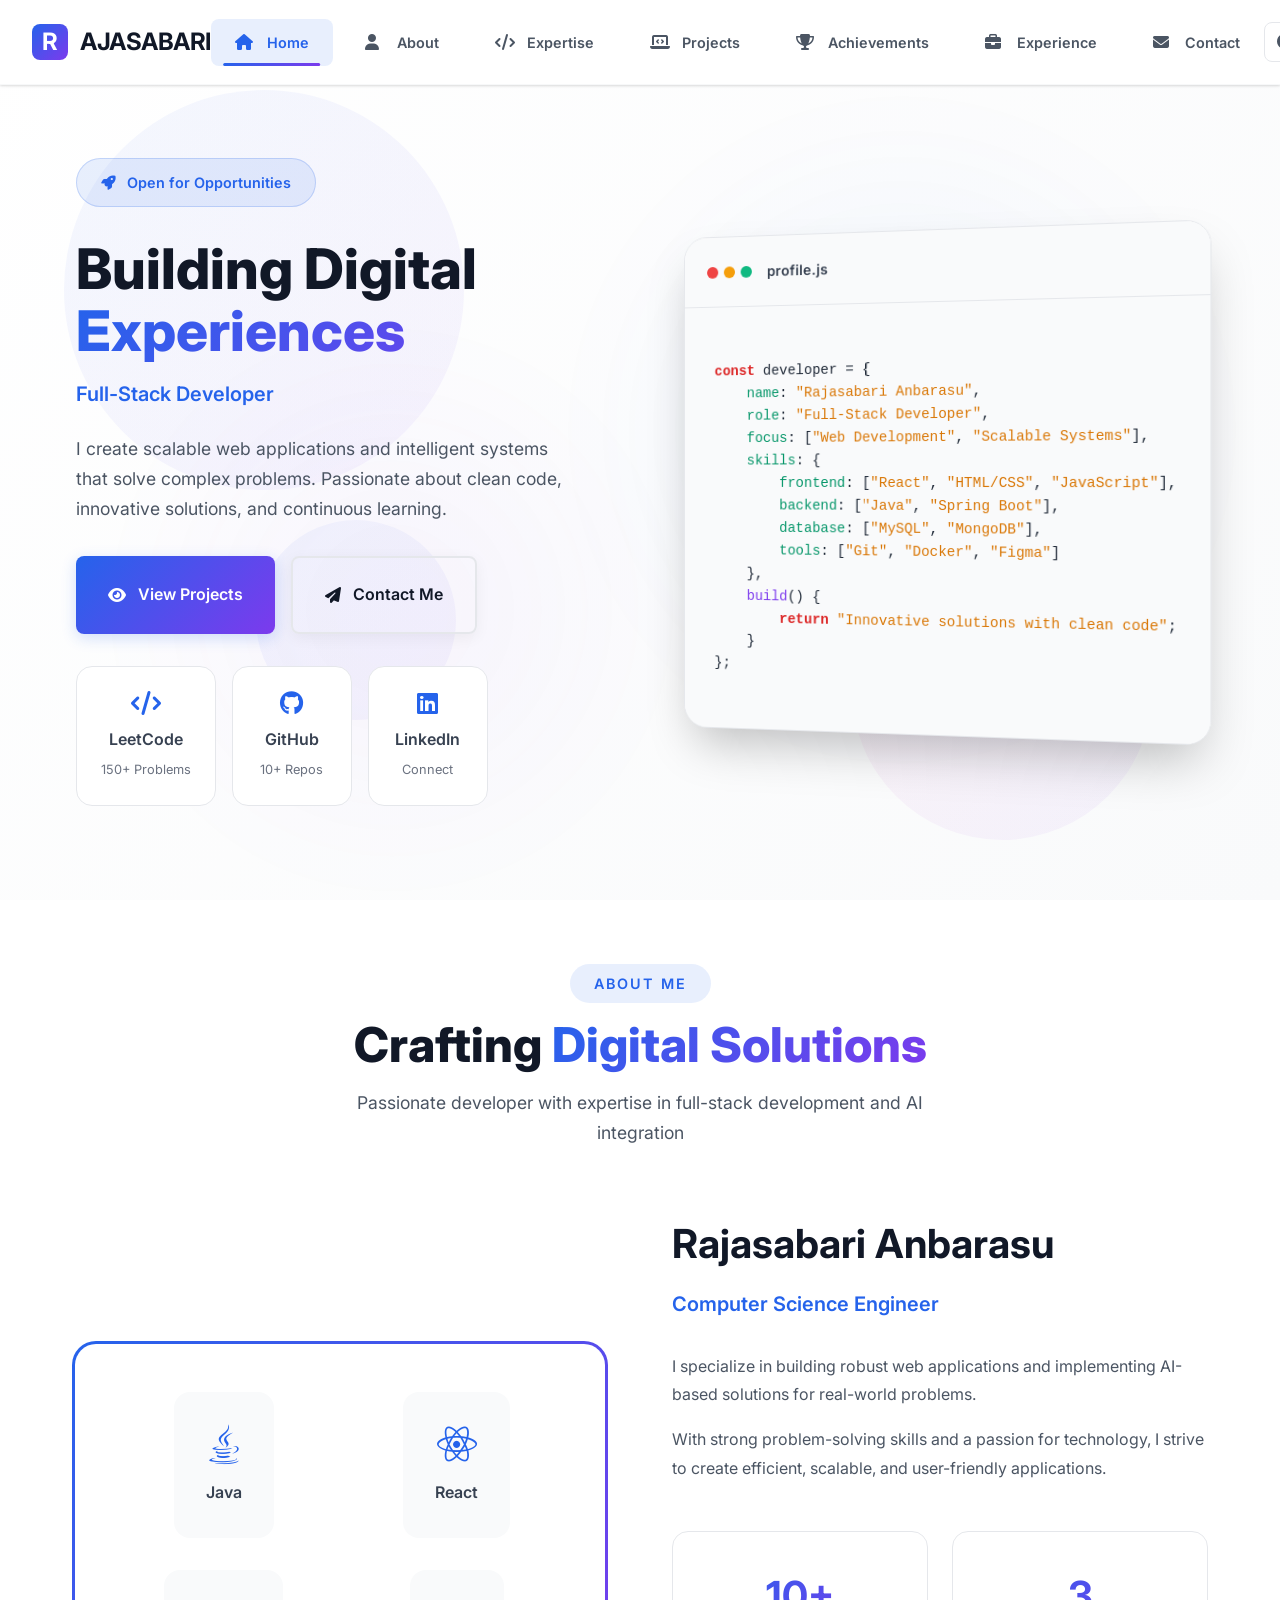
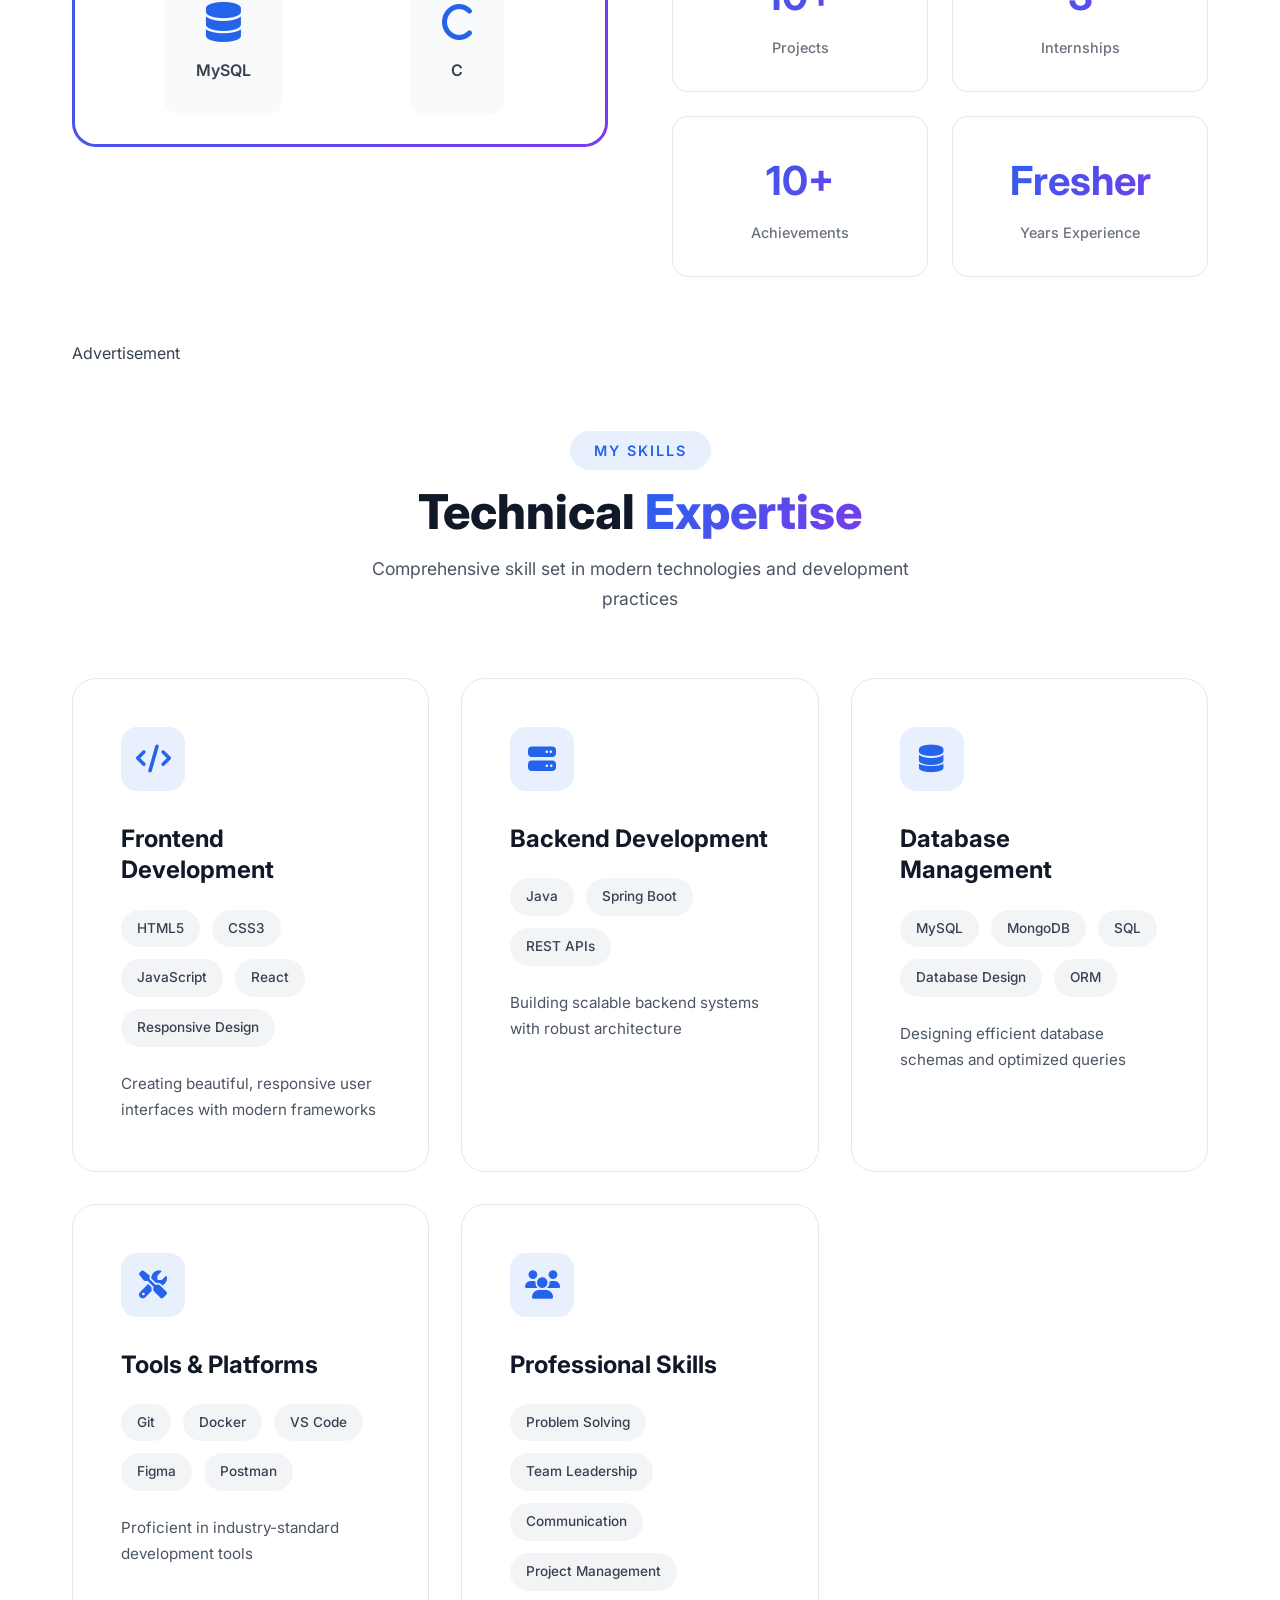
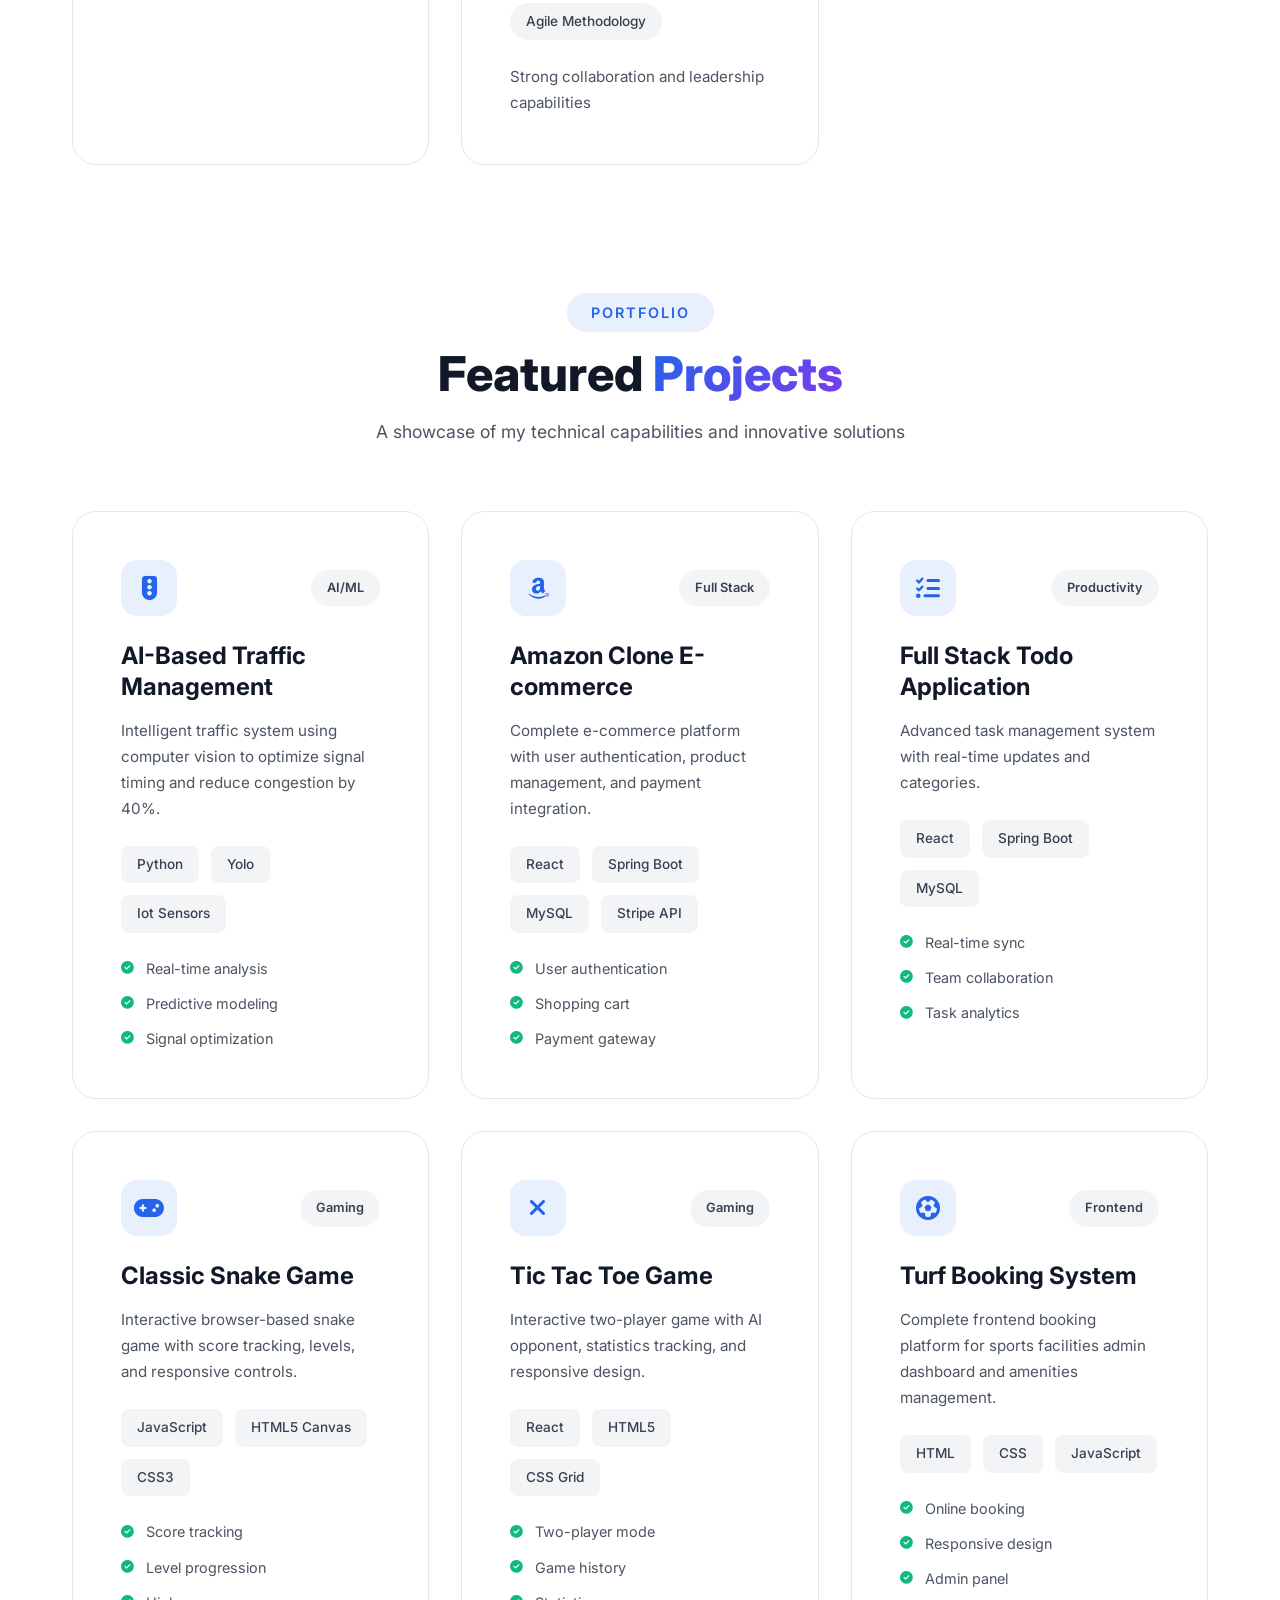
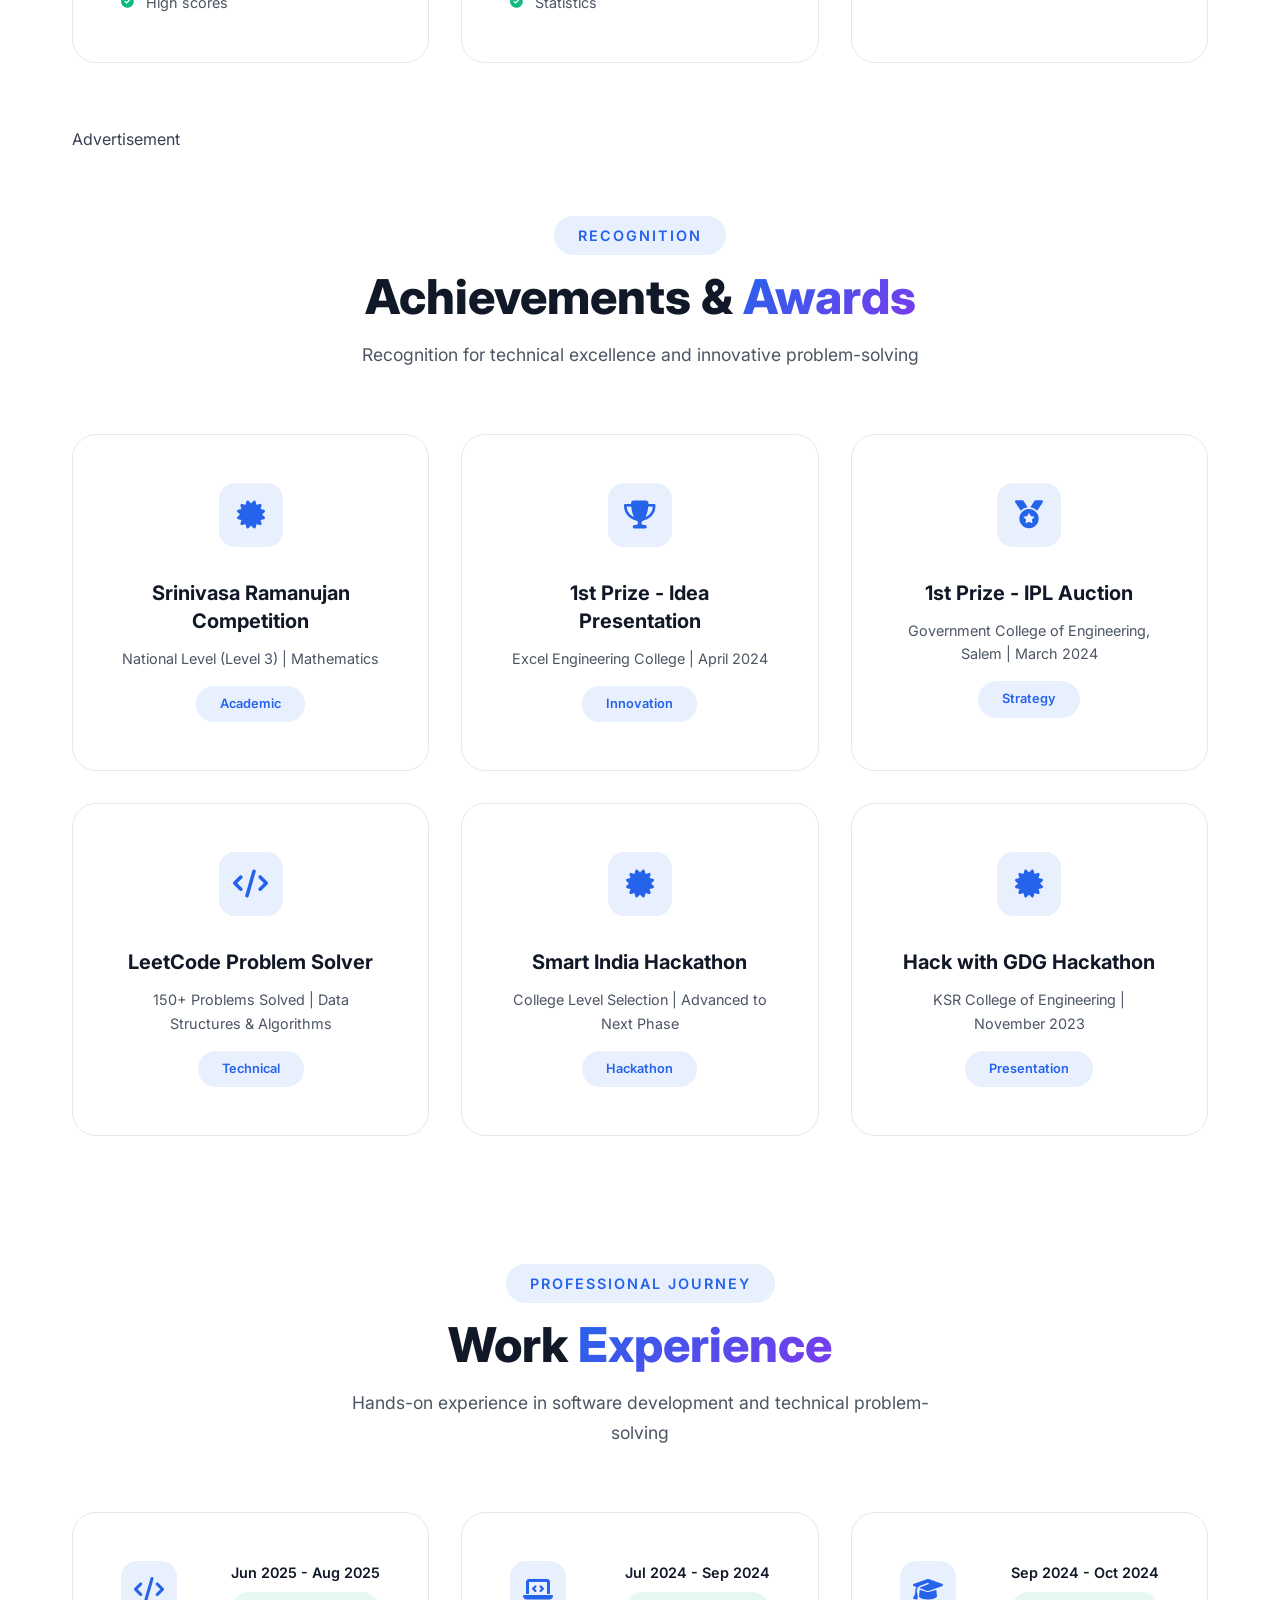
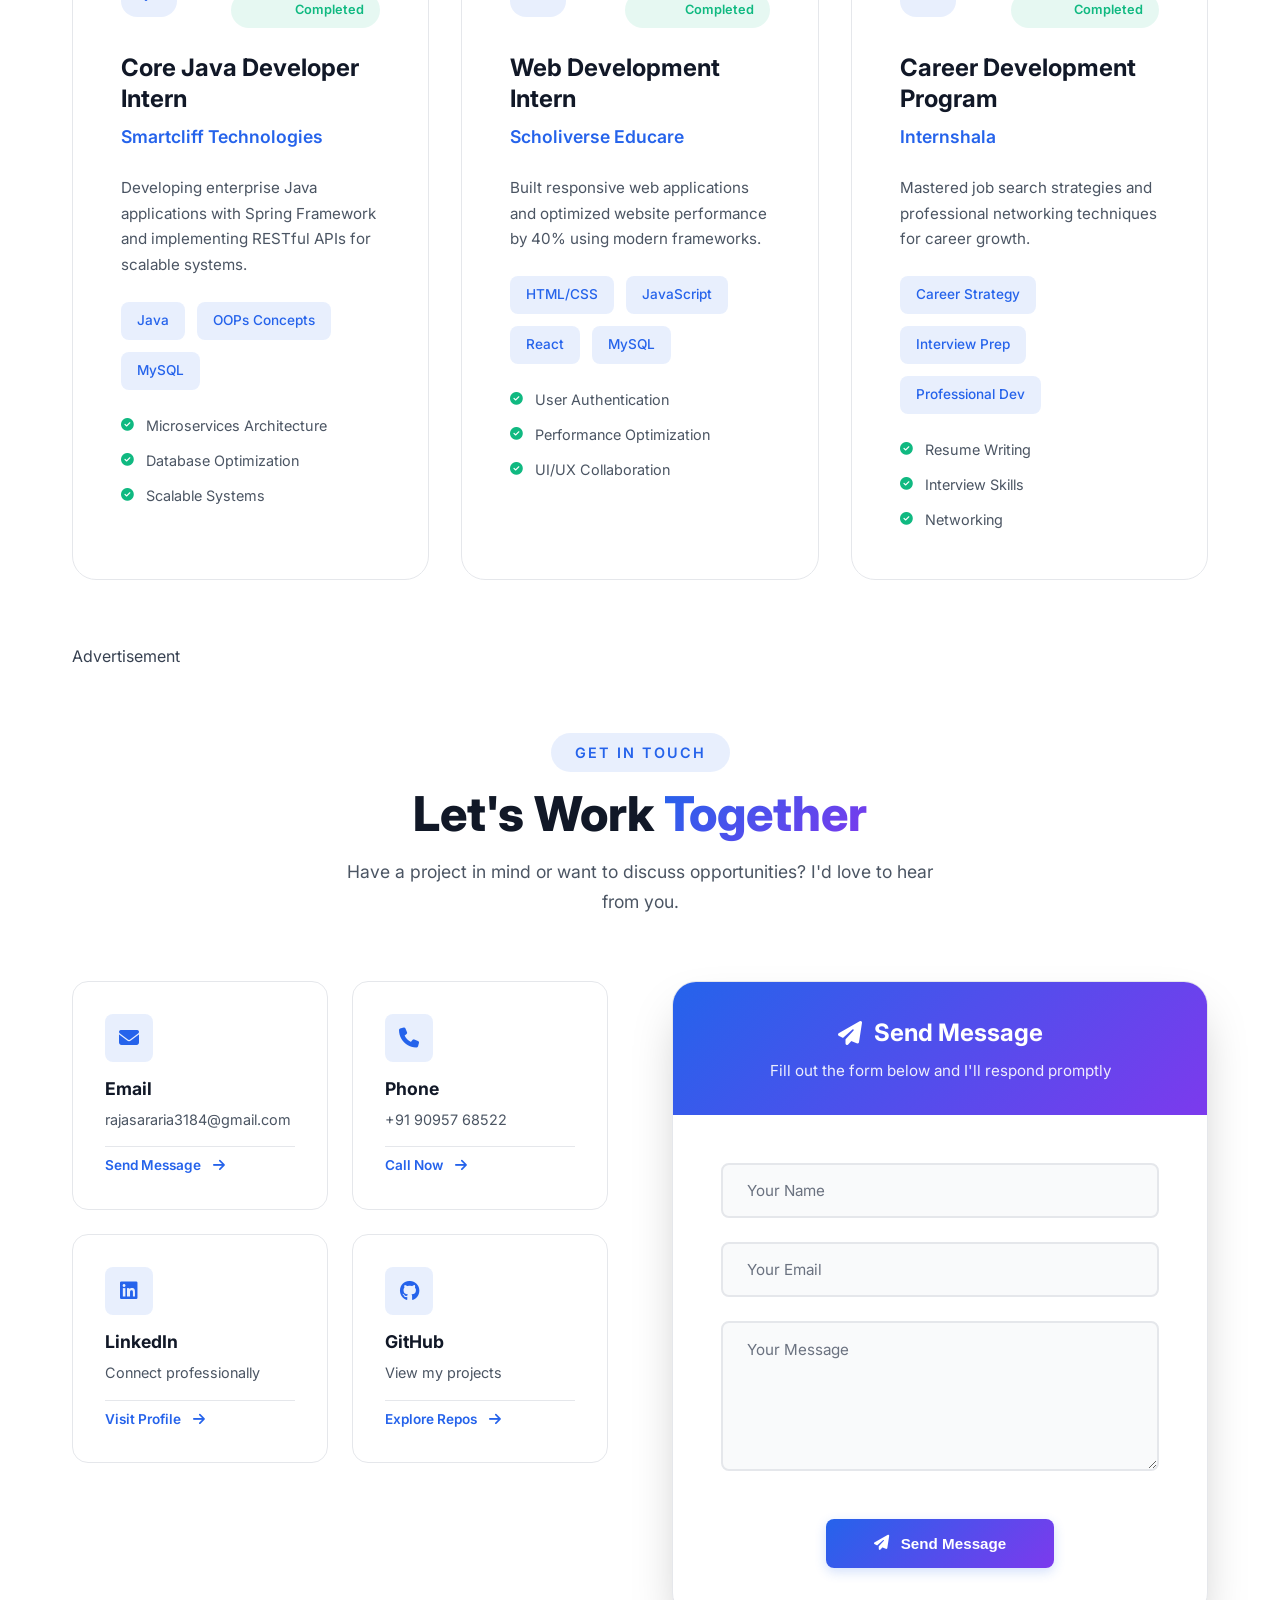
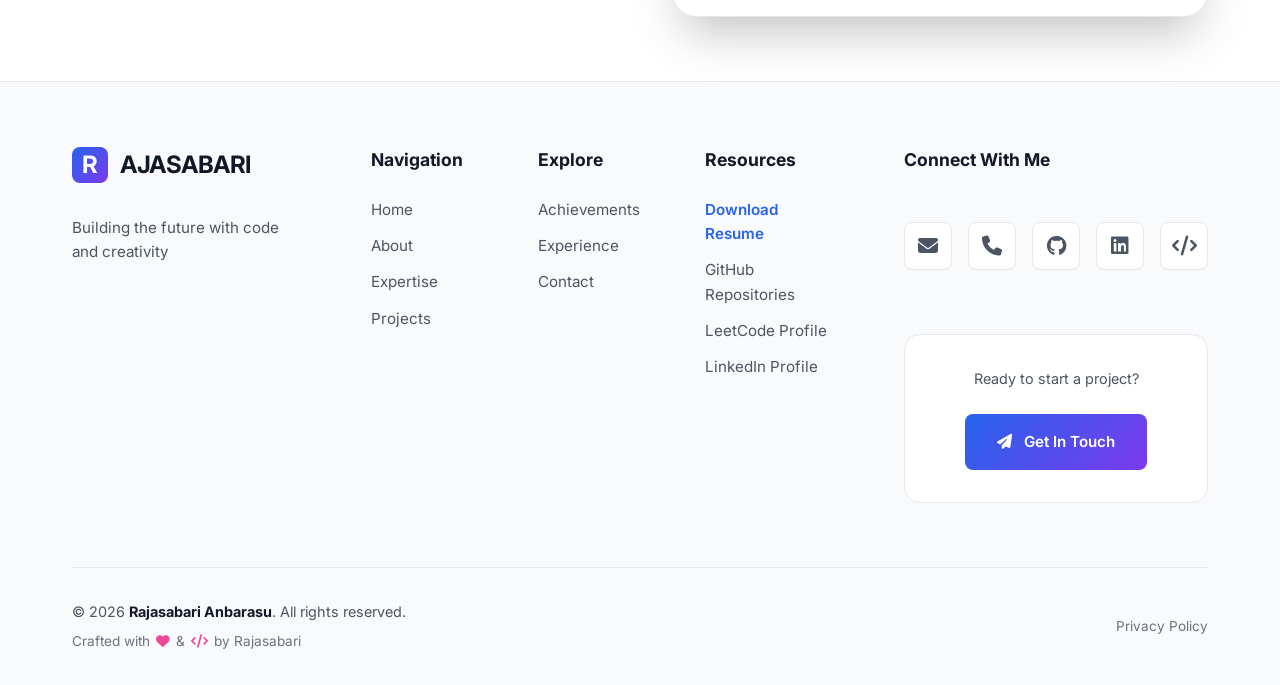
==== commit cf616fae: "Integrate Google AdSense and update links for security Added Google AdSense meta tags and scripts, a" ====
--- a/index.html
+++ b/index.html
@@ -5,9 +5,20 @@
     <meta name="viewport" content="width=device-width, initial-scale=1.0">
     <title>Rajasabari Anbarasu | Full-Stack Developer & AI Specialist</title>
     <meta name="description" content="Professional portfolio of Rajasabari Anbarasu - Full-Stack Developer specializing in Java, AI, and scalable web solutions.">
+
+    <!-- Google AdSense: account verification meta tag -->
+    <meta name="google-adsense-account" content="ca-pub-6567377051605195">
+
+    <link rel="preconnect" href="https://fonts.googleapis.com">
+    <link rel="preconnect" href="https://fonts.gstatic.com" crossorigin>
     <link rel="stylesheet" href="https://cdnjs.cloudflare.com/ajax/libs/font-awesome/6.4.0/css/all.min.css">
     <link href="https://fonts.googleapis.com/css2?family=Inter:wght@300;400;500;600;700;800&display=swap" rel="stylesheet">
     <link rel="stylesheet" href="style.css">
+    <link rel="stylesheet" href="ads.css">
+
+    <!-- Google AdSense script -->
+    <script async src="https://pagead2.googlesyndication.com/pagead/js/adsbygoogle.js?client=ca-pub-6567377051605195"
+            crossorigin="anonymous"></script>
 </head>
 <body>
     <!-- Animated Background -->
@@ -58,7 +69,7 @@
                 </a>
             </div>
             <div class="nav-actions">
-                <button class="theme-toggle">
+                <button class="theme-toggle" aria-label="Toggle theme">
                     <i class="fas fa-moon"></i>
                 </button>
                 <a href="./assets/resume.pdf" class="btn-resume" id="resumeDownload">
@@ -66,7 +77,7 @@
                     <span>Resume</span>
                 </a>
             </div>
-            <button class="mobile-toggle">
+            <button class="mobile-toggle" aria-label="Toggle menu">
                 <span></span>
                 <span></span>
                 <span></span>
@@ -105,17 +116,17 @@
                         </a>
                     </div>
                     <div class="coding-profiles">
-                        <a href="https://leetcode.com/u/rajasabari_123/" target="_blank" class="coding-profile">
+                        <a href="https://leetcode.com/u/rajasabari_123/" target="_blank" rel="noopener" class="coding-profile">
                             <i class="fas fa-code"></i>
                             <span>LeetCode</span>
                             <small>150+ Problems</small>
                         </a>
-                        <a href="https://github.com/RajasabariAnbarasu123" target="_blank" class="coding-profile">
+                        <a href="https://github.com/RajasabariAnbarasu123" target="_blank" rel="noopener" class="coding-profile">
                             <i class="fab fa-github"></i>
                             <span>GitHub</span>
                             <small>10+ Repos</small>
                         </a>
-                        <a href="https://www.linkedin.com/in/rajasabari-anbarasu-a506602a8/" target="_blank" class="coding-profile">
+                        <a href="https://www.linkedin.com/in/rajasabari-anbarasu-a506602a8/" target="_blank" rel="noopener" class="coding-profile">
                             <i class="fab fa-linkedin"></i>
                             <span>LinkedIn</span>
                             <small>Connect</small>
@@ -227,6 +238,22 @@
         </div>
     </section>
 
+    <!-- ===== AD SLOT 1: between About and Expertise ===== -->
+    <div class="ad-section">
+        <div class="container">
+            <div class="ad-wrapper">
+                <span class="ad-label">Advertisement</span>
+                <!-- Replace data-ad-slot with the numeric ID of a Display ad unit from your AdSense dashboard -->
+                <ins class="adsbygoogle"
+                     style="display:block"
+                     data-ad-client="ca-pub-6567377051605195"
+                     data-ad-slot="YOUR_AD_SLOT_ID_1"
+                     data-ad-format="auto"
+                     data-full-width-responsive="true"></ins>
+            </div>
+        </div>
+    </div>
+
     <!-- Expertise Section -->
     <section id="expertise" class="expertise">
         <div class="container">
@@ -285,22 +312,6 @@
                     <p>Designing efficient database schemas and optimized queries</p>
                 </div>
 
-                <!-- AI & Machine Learning
-                <div class="expertise-card">
-                    <div class="card-icon">
-                        <i class="fas fa-brain"></i>
-                    </div>
-                    <h3>AI & Machine Learning</h3>
-                    <div class="skill-tags">
-                        <span class="skill-tag">Python</span>
-                        <span class="skill-tag">TensorFlow</span>
-                        <span class="skill-tag">OpenCV</span>
-                        <span class="skill-tag">Computer Vision</span>
-                        <span class="skill-tag">Data Analysis</span>
-                    </div>
-                    <p>Implementing intelligent solutions with AI/ML algorithms</p>
-                </div> -->
-
                 <!-- Tools & Platforms -->
                 <div class="expertise-card">
                     <div class="card-icon">
@@ -496,6 +507,21 @@
         </div>
     </section>
 
+    <!-- ===== AD SLOT 2: between Projects and Achievements ===== -->
+    <div class="ad-section">
+        <div class="container">
+            <div class="ad-wrapper">
+                <span class="ad-label">Advertisement</span>
+                <ins class="adsbygoogle"
+                     style="display:block"
+                     data-ad-client="ca-pub-6567377051605195"
+                     data-ad-slot="YOUR_AD_SLOT_ID_2"
+                     data-ad-format="auto"
+                     data-full-width-responsive="true"></ins>
+            </div>
+        </div>
+    </div>
+
     <!-- Achievements Section -->
     <section id="achievements" class="achievements">
         <div class="container">
@@ -662,7 +688,22 @@
         </div>
     </section>
 
-        <!-- Contact Section -->
+    <!-- ===== AD SLOT 3: between Experience and Contact ===== -->
+    <div class="ad-section">
+        <div class="container">
+            <div class="ad-wrapper">
+                <span class="ad-label">Advertisement</span>
+                <ins class="adsbygoogle"
+                     style="display:block"
+                     data-ad-client="ca-pub-6567377051605195"
+                     data-ad-slot="YOUR_AD_SLOT_ID_3"
+                     data-ad-format="auto"
+                     data-full-width-responsive="true"></ins>
+            </div>
+        </div>
+    </div>
+
+    <!-- Contact Section -->
     <section id="contact" class="contact">
         <div class="container">
             <div class="section-header">
@@ -709,7 +750,7 @@
                             <div class="info-content">
                                 <h3>LinkedIn</h3>
                                 <p class="info-text">Connect professionally</p>
-                                <a href="https://www.linkedin.com/in/rajasabari-anbarasu-a506602a8/" target="_blank" class="info-link">
+                                <a href="https://www.linkedin.com/in/rajasabari-anbarasu-a506602a8/" target="_blank" rel="noopener" class="info-link">
                                     Visit Profile <i class="fas fa-arrow-right"></i>
                                 </a>
                             </div>
@@ -722,7 +763,7 @@
                             <div class="info-content">
                                 <h3>GitHub</h3>
                                 <p class="info-text">View my projects</p>
-                                <a href="https://github.com/RajasabariAnbarasu123" target="_blank" class="info-link">
+                                <a href="https://github.com/RajasabariAnbarasu123" target="_blank" rel="noopener" class="info-link">
                                     Explore Repos <i class="fas fa-arrow-right"></i>
                                 </a>
                             </div>
@@ -782,14 +823,6 @@
                         <span class="logo-text">AJASABARI</span>
                     </div>
                     <p class="footer-tagline">Building the future with code and creativity</p>
-                    <!-- <div class="footer-newsletter">
-                        <h4>Stay Updated</h4>
-                        <p>Subscribe to my newsletter for the latest updates</p>
-                        <form class="newsletter-form">
-                            <input type="email" placeholder="Your email address" required>
-                            <button type="submit">Subscribe</button>
-                        </form>
-                    </div> -->
                 </div>
                 
                 <div class="footer-links">
@@ -809,9 +842,9 @@
                     <div class="link-group">
                         <h4>Resources</h4>
                         <a href="./assets/resume.pdf" class="resume-link">Download Resume</a>
-                        <a href="https://github.com/RajasabariAnbarasu123" target="_blank">GitHub Repositories</a>
-                        <a href="https://leetcode.com/u/rajasabari_123/" target="_blank">LeetCode Profile</a>
-                        <a href="https://www.linkedin.com/in/rajasabari-anbarasu-a506602a8/" target="_blank">LinkedIn Profile</a>
+                        <a href="https://github.com/RajasabariAnbarasu123" target="_blank" rel="noopener">GitHub Repositories</a>
+                        <a href="https://leetcode.com/u/rajasabari_123/" target="_blank" rel="noopener">LeetCode Profile</a>
+                        <a href="https://www.linkedin.com/in/rajasabari-anbarasu-a506602a8/" target="_blank" rel="noopener">LinkedIn Profile</a>
                     </div>
                 </div>
                 
@@ -824,13 +857,13 @@
                         <a href="tel:+919095768522" class="social-icon" title="Phone">
                             <i class="fas fa-phone"></i>
                         </a>
-                        <a href="https://github.com/RajasabariAnbarasu123" target="_blank" class="social-icon" title="GitHub">
+                        <a href="https://github.com/RajasabariAnbarasu123" target="_blank" rel="noopener" class="social-icon" title="GitHub">
                             <i class="fab fa-github"></i>
                         </a>
-                        <a href="https://www.linkedin.com/in/rajasabari-anbarasu-a506602a8/" target="_blank" class="social-icon" title="LinkedIn">
+                        <a href="https://www.linkedin.com/in/rajasabari-anbarasu-a506602a8/" target="_blank" rel="noopener" class="social-icon" title="LinkedIn">
                             <i class="fab fa-linkedin"></i>
                         </a>
-                        <a href="https://leetcode.com/u/rajasabari_123/" target="_blank" class="social-icon" title="LeetCode">
+                        <a href="https://leetcode.com/u/rajasabari_123/" target="_blank" rel="noopener" class="social-icon" title="LeetCode">
                             <i class="fas fa-code"></i>
                         </a>
                     </div>
@@ -846,18 +879,17 @@
             
             <div class="footer-bottom">
                 <div class="footer-copyright">
-                    <p class="copyright">© 2024 <strong>Rajasabari Anbarasu</strong>. All rights reserved.</p>
+                    <p class="copyright">© 2026 <strong>Rajasabari Anbarasu</strong>. All rights reserved.</p>
                     <p class="crafted">Crafted with <i class="fas fa-heart"></i> & <i class="fas fa-code"></i> by Rajasabari</p>
                 </div>
                 <div class="footer-legal">
-                    <a href="#">Privacy Policy</a>
-                    <a href="#">Terms of Service</a>
-                    <a href="#">Cookie Policy</a>
+                    <a href="privacy.html">Privacy Policy</a>
                 </div>
             </div>
         </div>
     </footer>
 
     <script src="script.js"></script>
+    <script src="ads.js"></script>
 </body>
-</html>+</html>
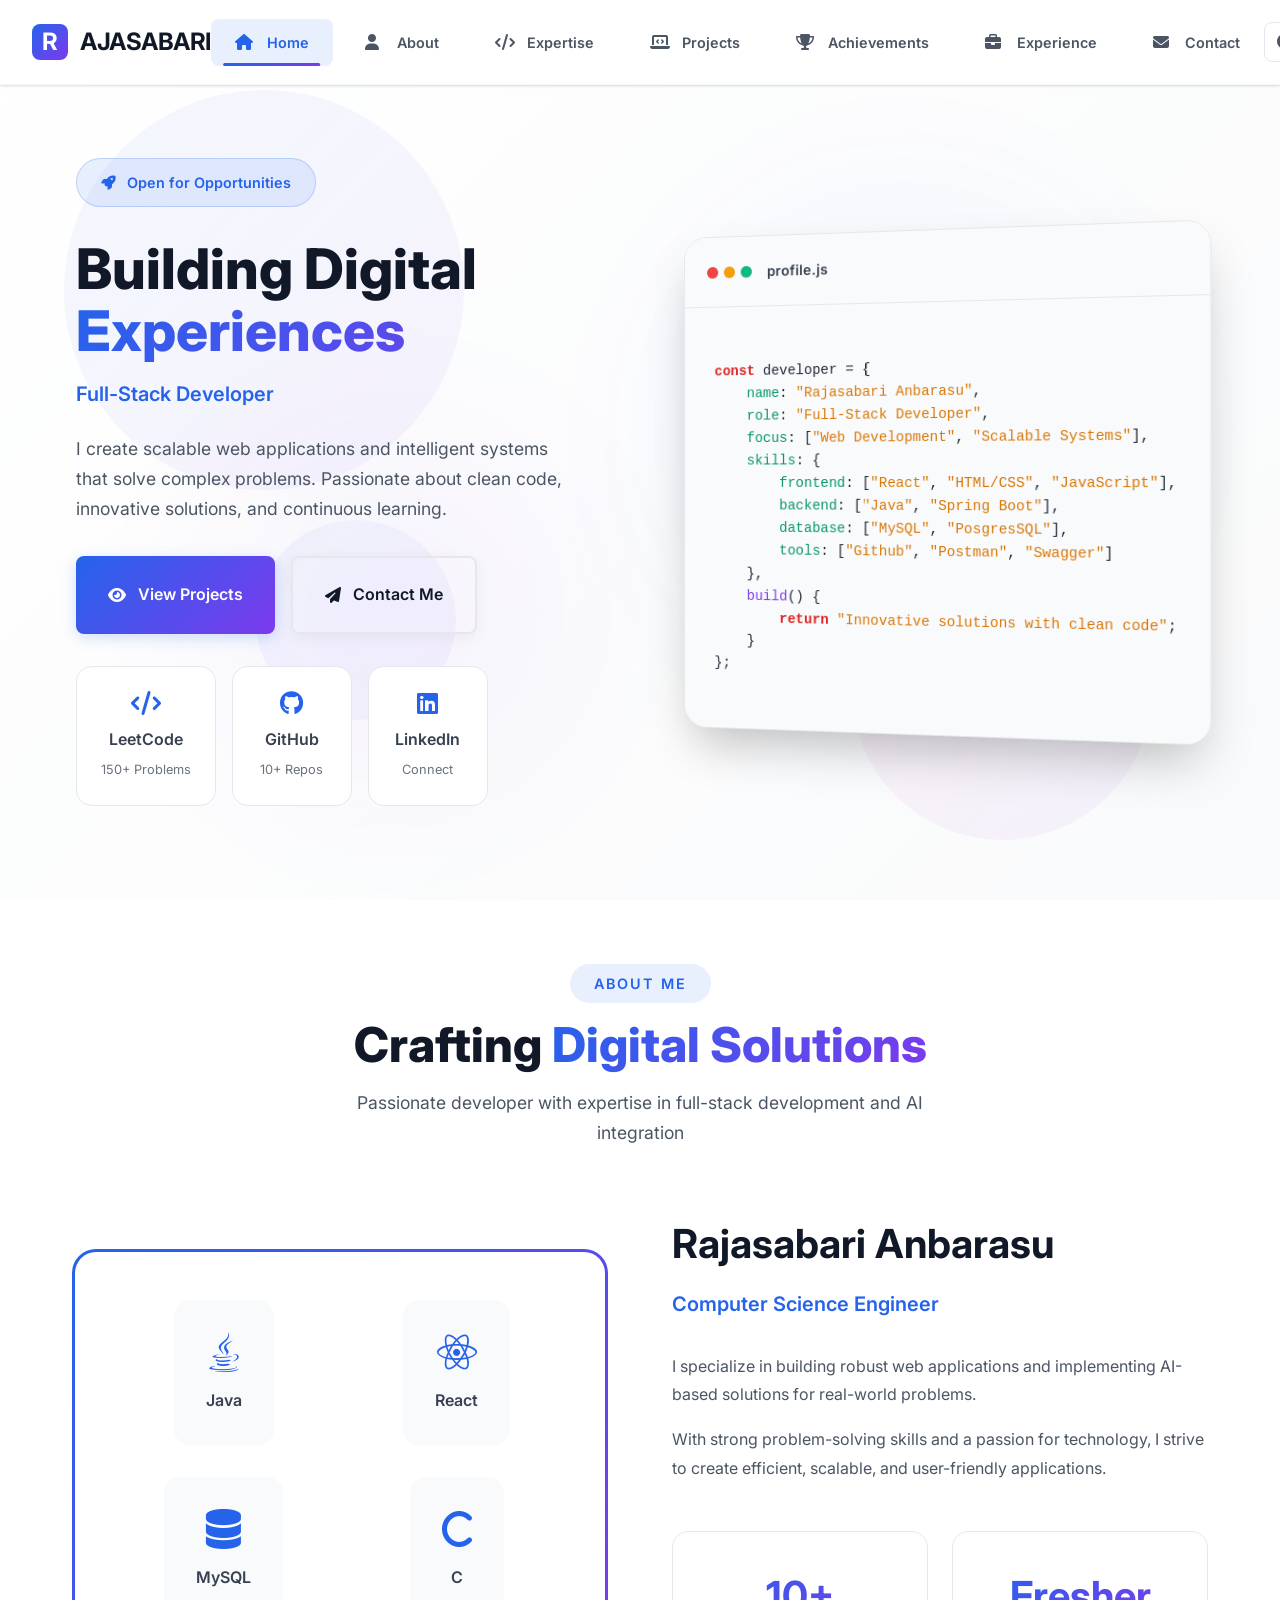
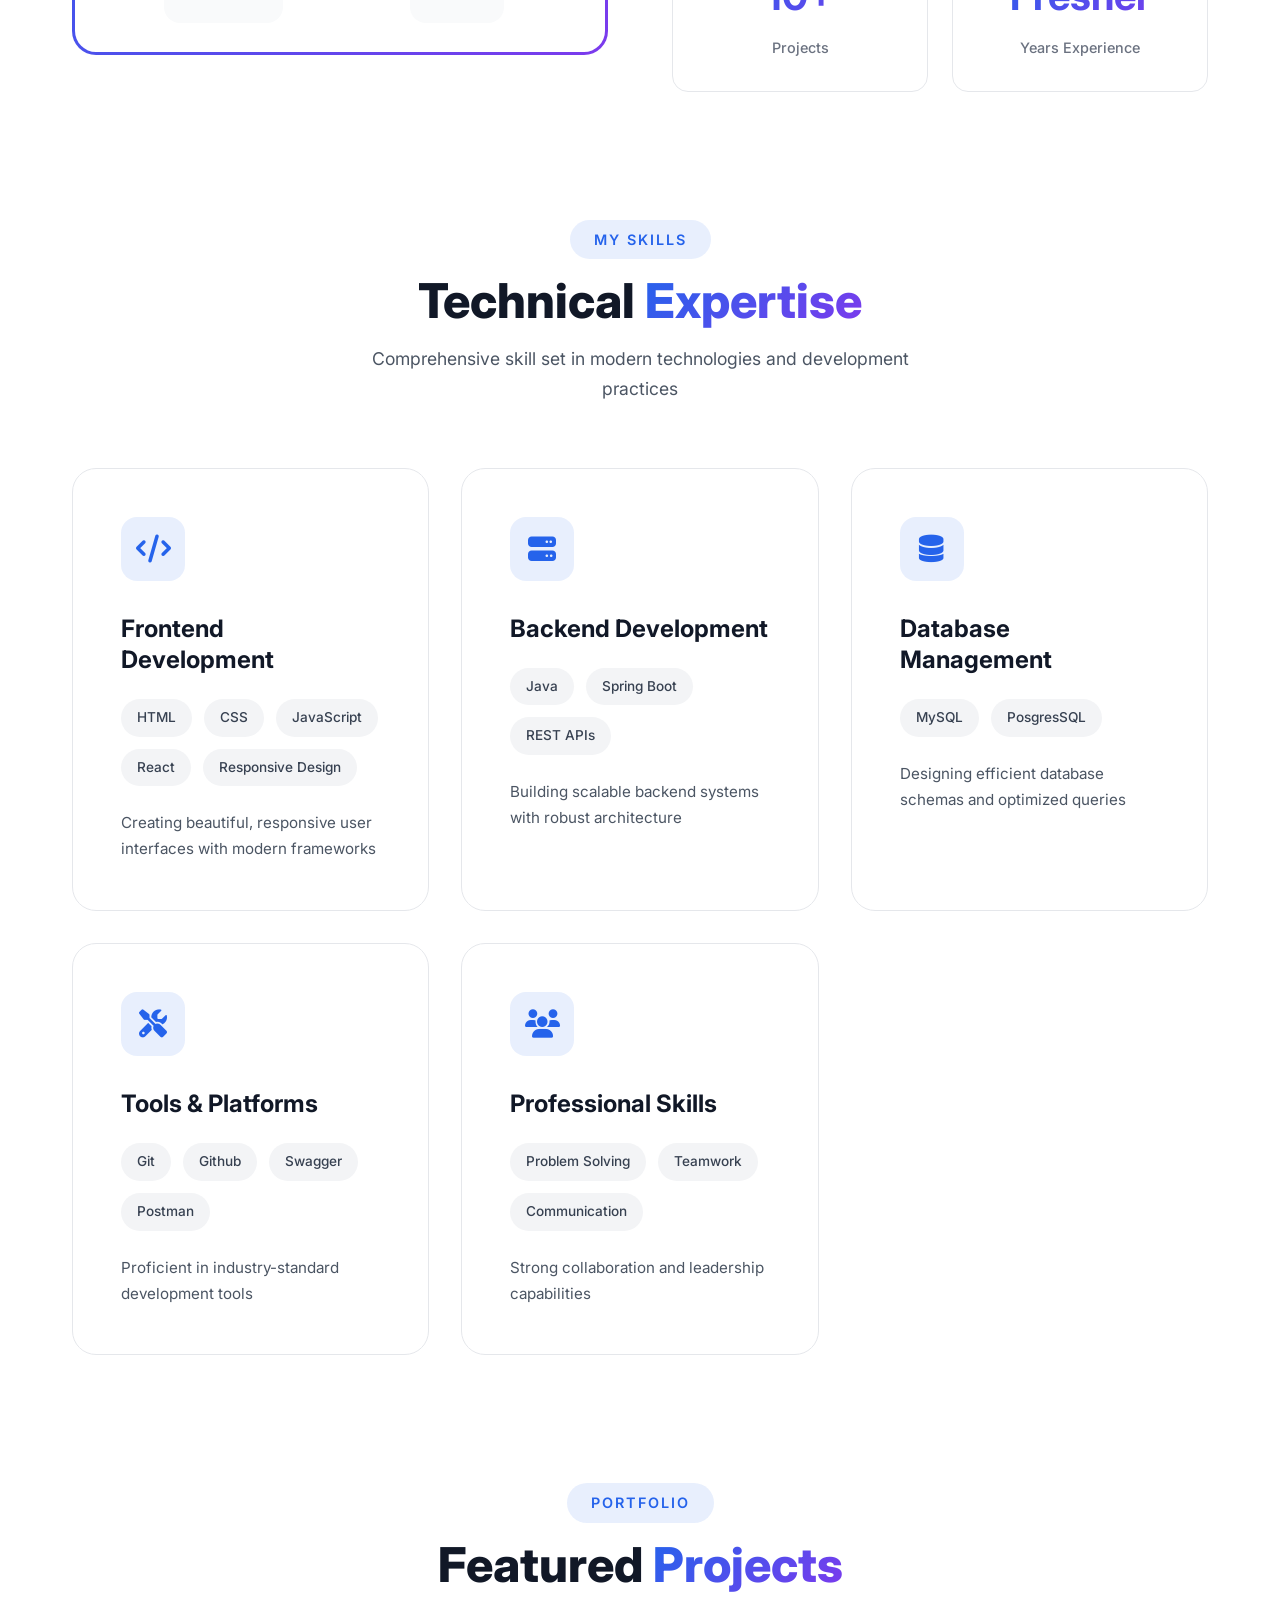
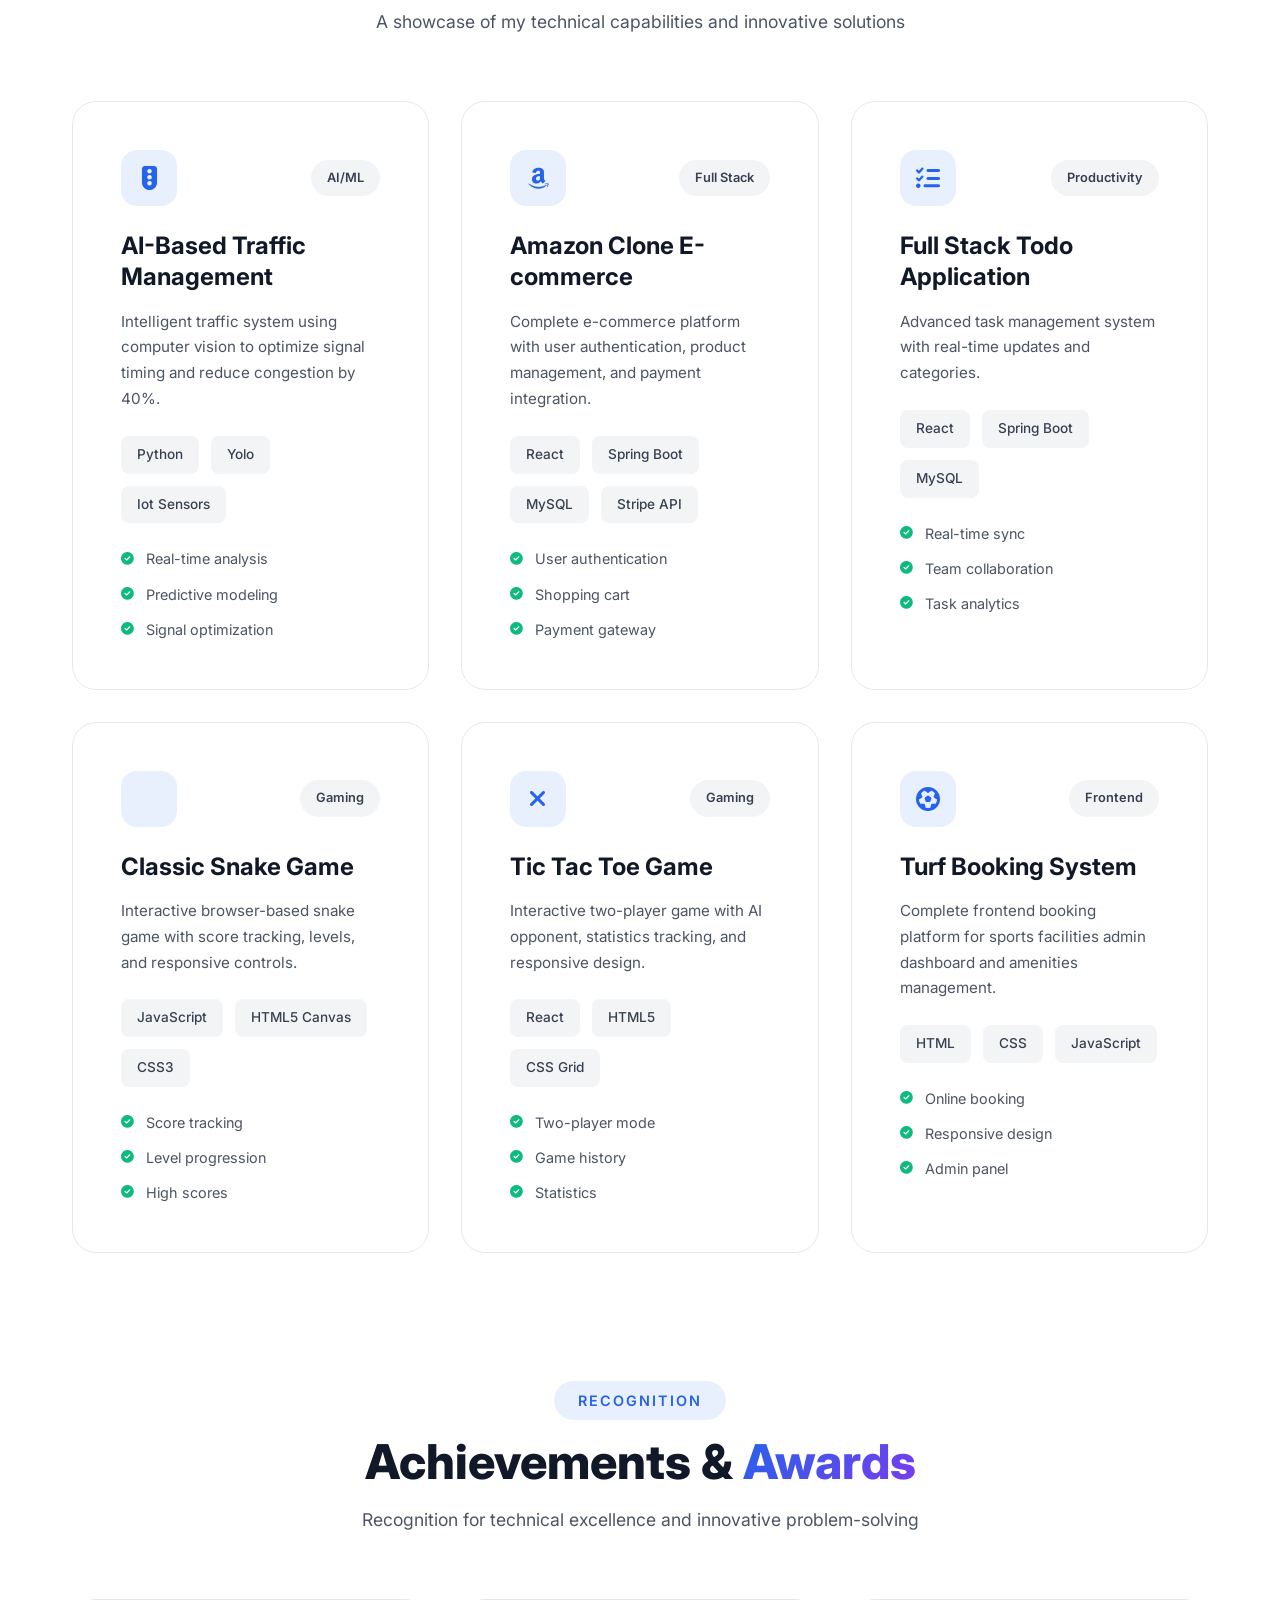
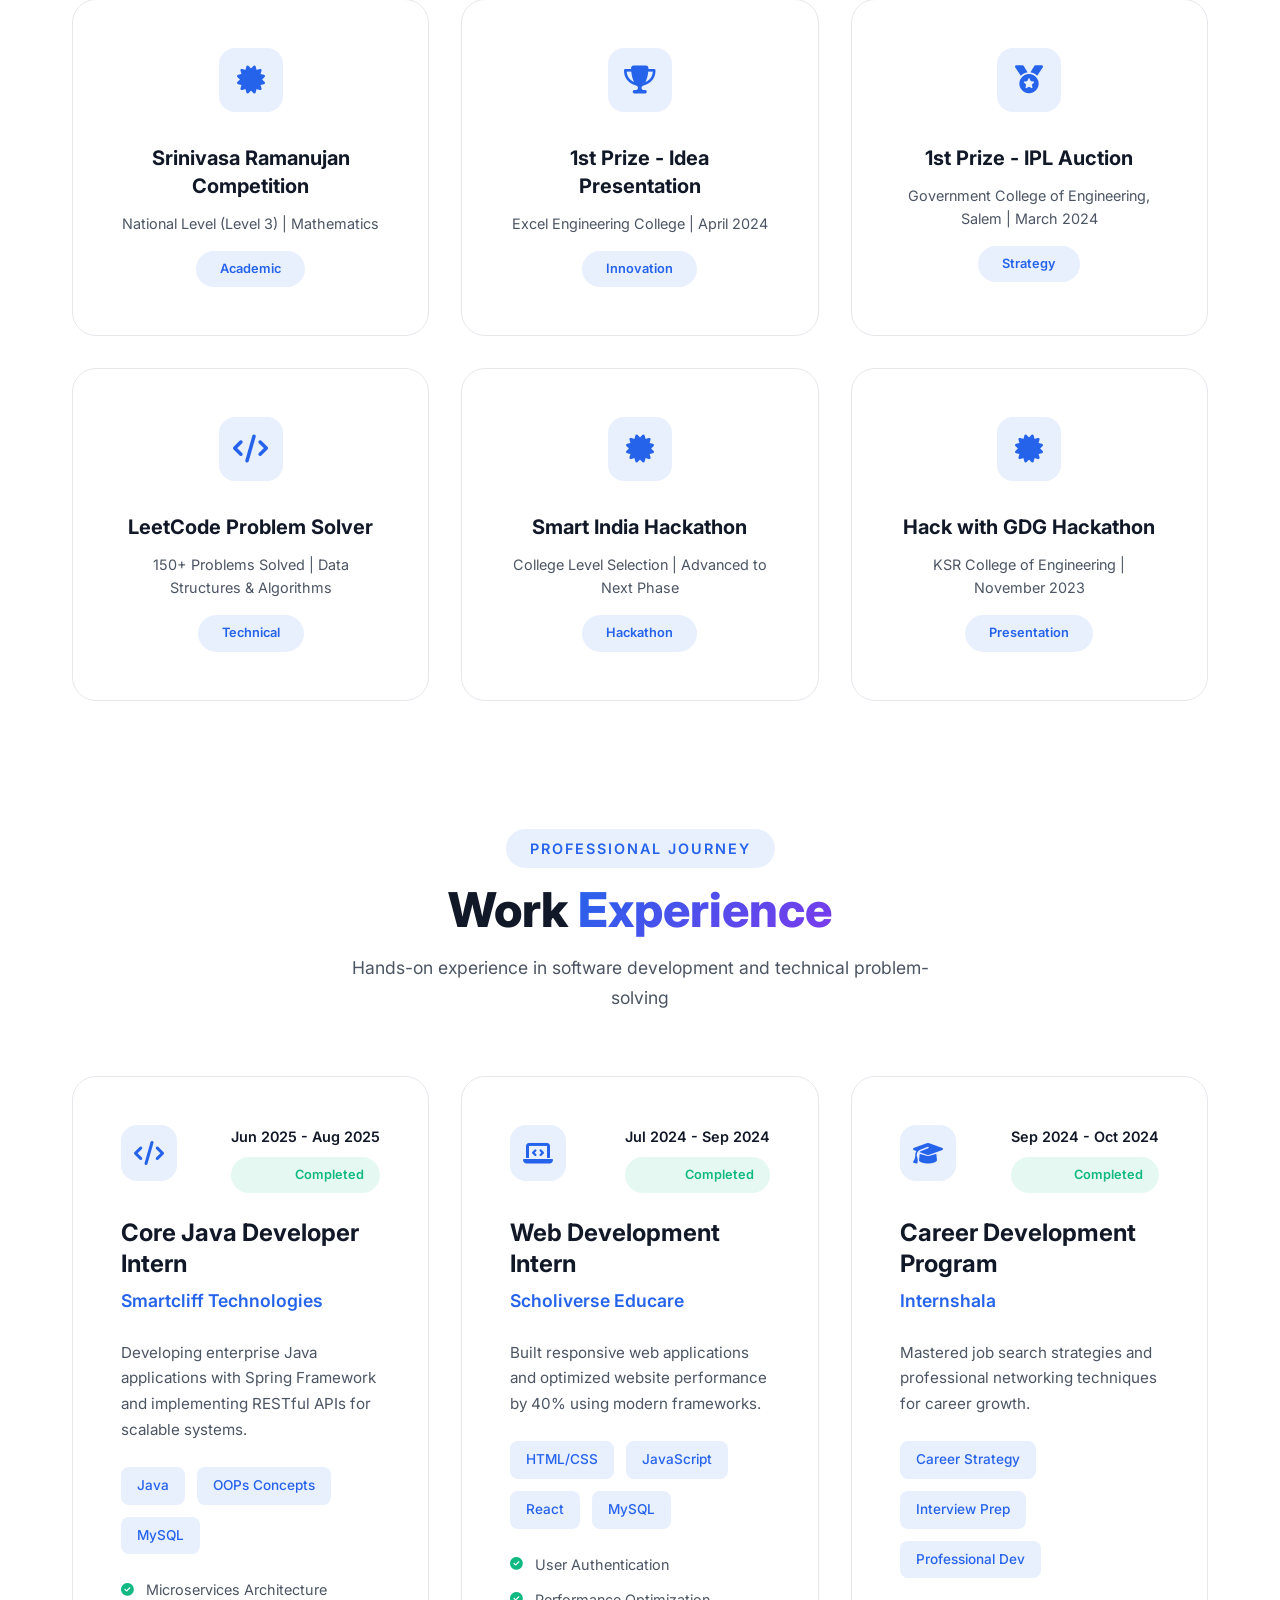
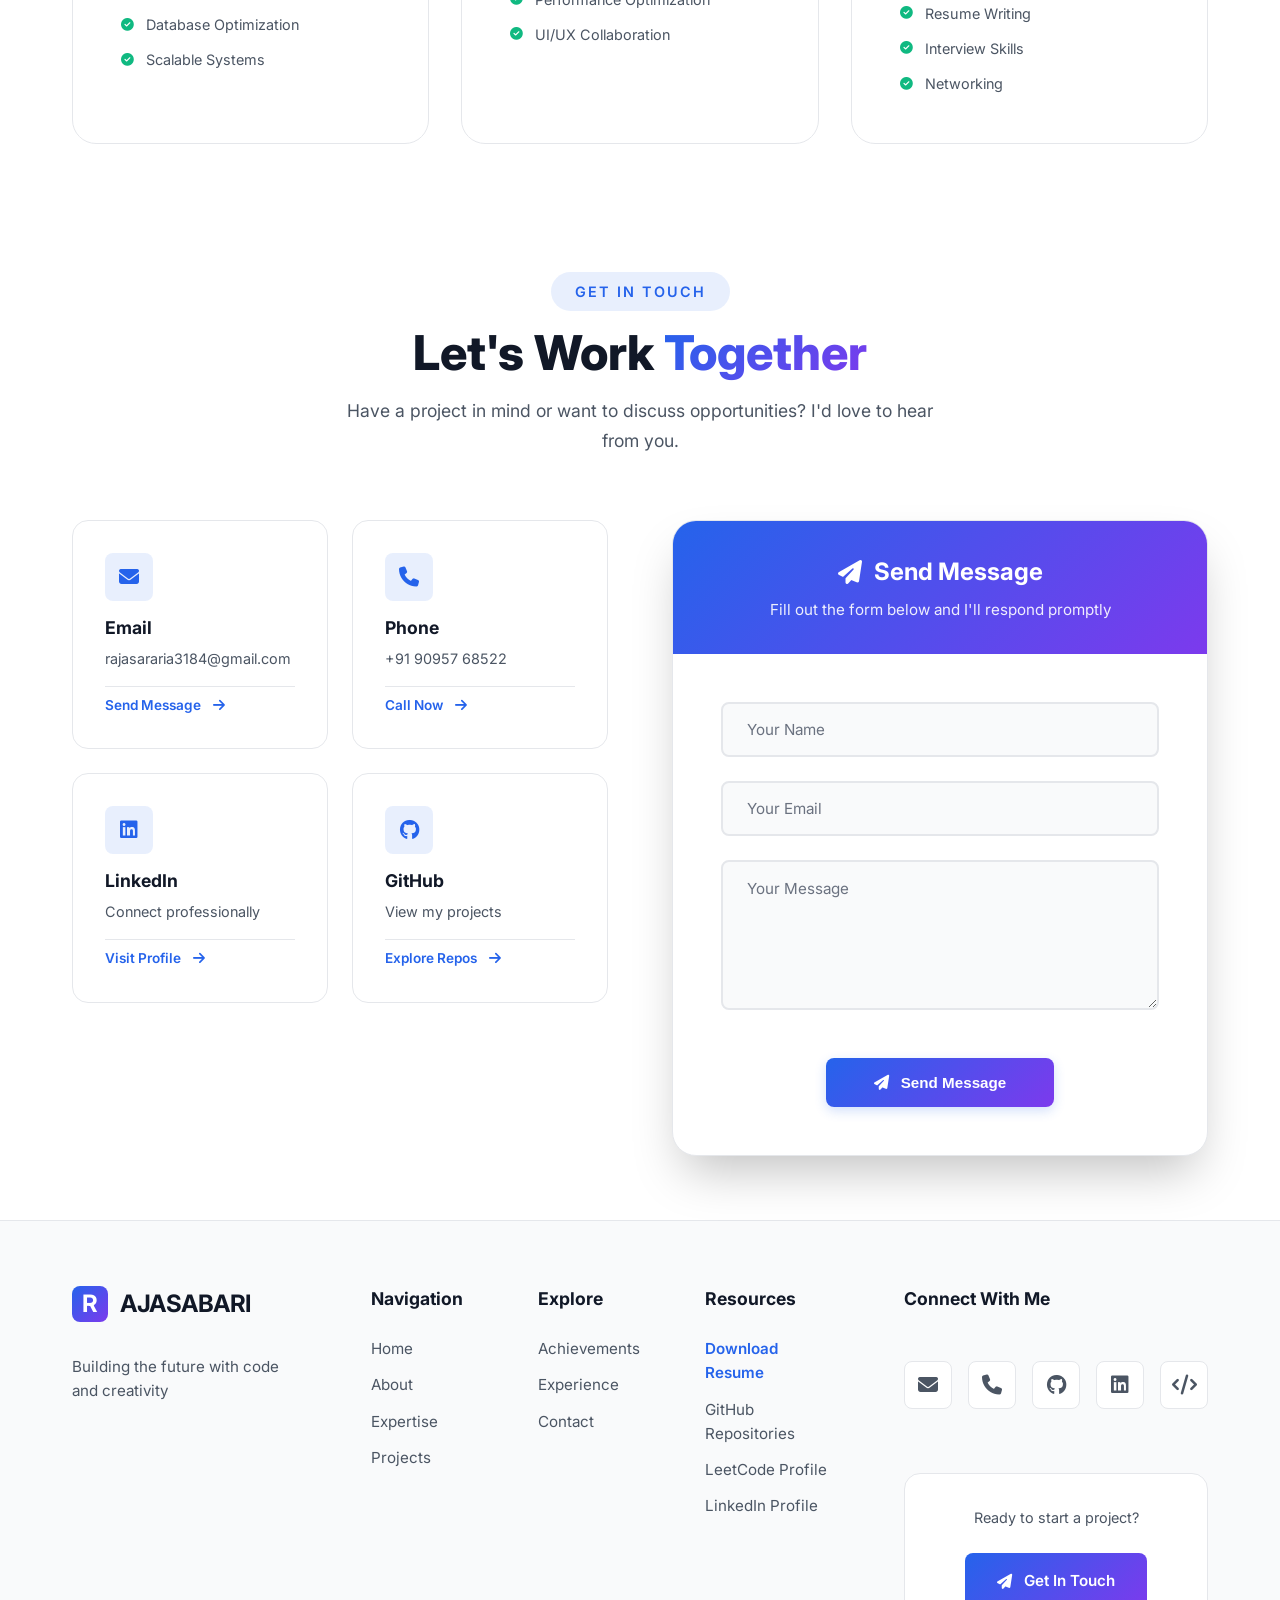
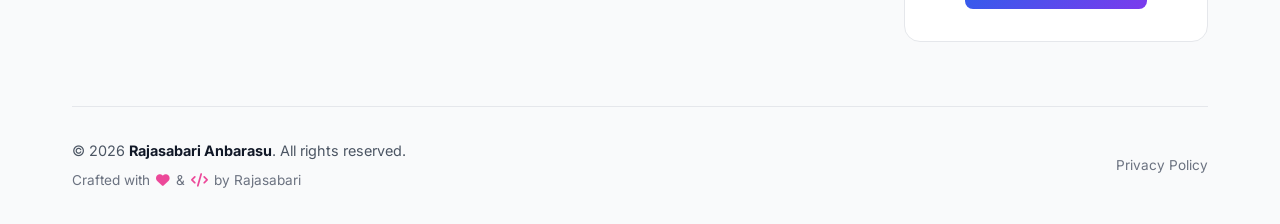
==== commit 936e286e: "Revise skills and remove internship statistics Updated database and tools sections in skills list, r" ====
--- a/index.html
+++ b/index.html
@@ -152,8 +152,8 @@
     <span class="code-property">skills</span>: {
         <span class="code-property">frontend</span>: [<span class="code-string">"React"</span>, <span class="code-string">"HTML/CSS"</span>, <span class="code-string">"JavaScript"</span>],
         <span class="code-property">backend</span>: [<span class="code-string">"Java"</span>, <span class="code-string">"Spring Boot"</span>],
-        <span class="code-property">database</span>: [<span class="code-string">"MySQL"</span>, <span class="code-string">"MongoDB"</span>],
-        <span class="code-property">tools</span>: [<span class="code-string">"Git"</span>, <span class="code-string">"Docker"</span>, <span class="code-string">"Figma"</span>]
+        <span class="code-property">database</span>: [<span class="code-string">"MySQL"</span>, <span class="code-string">"PosgresSQL"</span>],
+        <span class="code-property">tools</span>: [<span class="code-string">"Github"</span>, <span class="code-string">"Postman"</span>, <span class="code-string">"Swagger"</span>]
     },
     <span class="code-function">build</span>() {
         <span class="code-keyword">return</span> <span class="code-string">"Innovative solutions with clean code"</span>;
@@ -221,14 +221,6 @@
                             <div class="stat-label">Projects</div>
                         </div>
                         <div class="stat">
-                            <div class="stat-value">3</div>
-                            <div class="stat-label">Internships</div>
-                        </div>
-                        <div class="stat">
-                            <div class="stat-value">10+</div>
-                            <div class="stat-label">Achievements</div>
-                        </div>
-                        <div class="stat">
                             <div class="stat-value">Fresher</div>
                             <div class="stat-label">Years Experience</div>
                         </div>
@@ -273,8 +265,8 @@
                     </div>
                     <h3>Frontend Development</h3>
                     <div class="skill-tags">
-                        <span class="skill-tag">HTML5</span>
-                        <span class="skill-tag">CSS3</span>
+                        <span class="skill-tag">HTML</span>
+                        <span class="skill-tag">CSS</span>
                         <span class="skill-tag">JavaScript</span>
                         <span class="skill-tag">React</span>
                         <span class="skill-tag">Responsive Design</span>
@@ -304,10 +296,7 @@
                     <h3>Database Management</h3>
                     <div class="skill-tags">
                         <span class="skill-tag">MySQL</span>
-                        <span class="skill-tag">MongoDB</span>
-                        <span class="skill-tag">SQL</span>
-                        <span class="skill-tag">Database Design</span>
-                        <span class="skill-tag">ORM</span>
+                        <span class="skill-tag">PosgresSQL</span>
                     </div>
                     <p>Designing efficient database schemas and optimized queries</p>
                 </div>
@@ -320,9 +309,8 @@
                     <h3>Tools & Platforms</h3>
                     <div class="skill-tags">
                         <span class="skill-tag">Git</span>
-                        <span class="skill-tag">Docker</span>
-                        <span class="skill-tag">VS Code</span>
-                        <span class="skill-tag">Figma</span>
+                        <span class="skill-tag">Github</span>
+                        <span class="skill-tag">Swagger</span>
                         <span class="skill-tag">Postman</span>
                     </div>
                     <p>Proficient in industry-standard development tools</p>
@@ -336,10 +324,8 @@
                     <h3>Professional Skills</h3>
                     <div class="skill-tags">
                         <span class="skill-tag">Problem Solving</span>
-                        <span class="skill-tag">Team Leadership</span>
+                        <span class="skill-tag">Teamwork</span>
                         <span class="skill-tag">Communication</span>
-                        <span class="skill-tag">Project Management</span>
-                        <span class="skill-tag">Agile Methodology</span>
                     </div>
                     <p>Strong collaboration and leadership capabilities</p>
                 </div>
@@ -436,7 +422,7 @@
                 <div class="project-card">
                     <div class="project-header">
                         <div class="project-badge">
-                            <i class="fas fa-gamepad"></i>
+                            <i class="fas fa-exam"></i>
                         </div>
                         <span class="project-category">Gaming</span>
                     </div>
--- a/ads.css
+++ b/ads.css
@@ -0,0 +1,88 @@
+/* =========================================
+   ADSENSE STYLES (load after style.css)
+========================================= */
+
+.ad-section {
+    padding: var(--space-xl) 0;
+}
+
+.ad-wrapper {
+    max-width: 970px;
+    margin: 0 auto;
+    padding: var(--space-md);
+    background: var(--gray-50);
+    border: 1px dashed var(--gray-200);
+    border-radius: var(--radius-lg);
+    text-align: center;
+    overflow: hidden;
+}
+
+.ad-label {
+    display: block;
+    margin-bottom: var(--space-xs);
+    font-size: 0.7rem;
+    font-weight: 600;
+    letter-spacing: 1.5px;
+    text-transform: uppercase;
+    color: var(--gray-400);
+}
+
+.ad-wrapper .adsbygoogle {
+    display: block;
+    min-height: 90px;
+}
+
+/* Hidden automatically by ads.js when no ad is served */
+.ad-section.ad-hidden {
+    display: none;
+}
+
+@media (max-width: 480px) {
+    .ad-wrapper {
+        padding: var(--space-sm);
+    }
+}
+
+/* Privacy page */
+.legal-page {
+    max-width: 800px;
+    margin: 0 auto;
+    padding: calc(var(--space-3xl) * 2) var(--space-xl) var(--space-3xl);
+}
+
+.legal-page h1 {
+    font-size: 2.5rem;
+    font-weight: 800;
+    color: var(--dark);
+    margin-bottom: var(--space-sm);
+}
+
+.legal-page h2 {
+    font-size: 1.4rem;
+    font-weight: 700;
+    color: var(--dark);
+    margin: var(--space-xl) 0 var(--space-sm);
+}
+
+.legal-page p,
+.legal-page li {
+    color: var(--gray-600);
+    line-height: 1.8;
+    margin-bottom: var(--space-sm);
+}
+
+.legal-page ul {
+    padding-left: var(--space-xl);
+}
+
+.legal-page a {
+    color: var(--primary);
+}
+
+.legal-back {
+    display: inline-block;
+    margin-bottom: var(--space-xl);
+    font-weight: 600;
+    text-decoration: none;
+    color: var(--primary);
+}
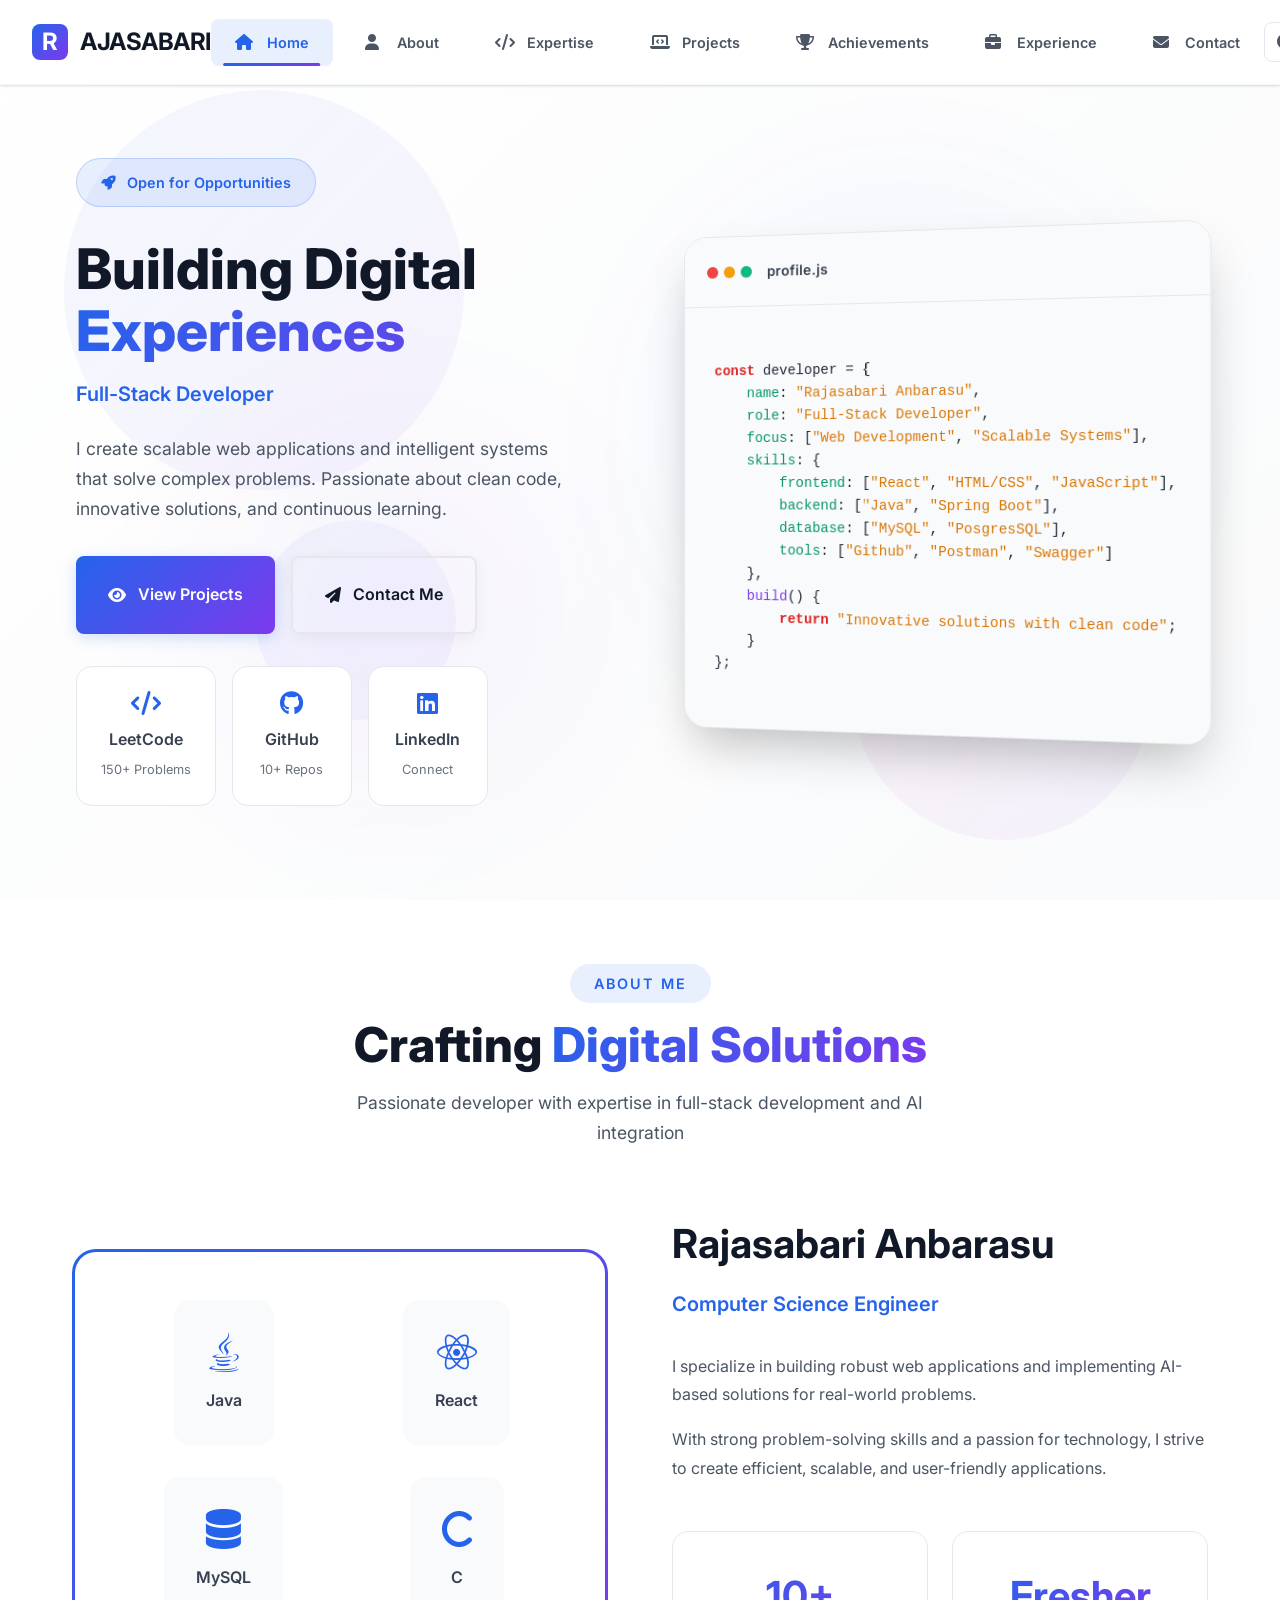
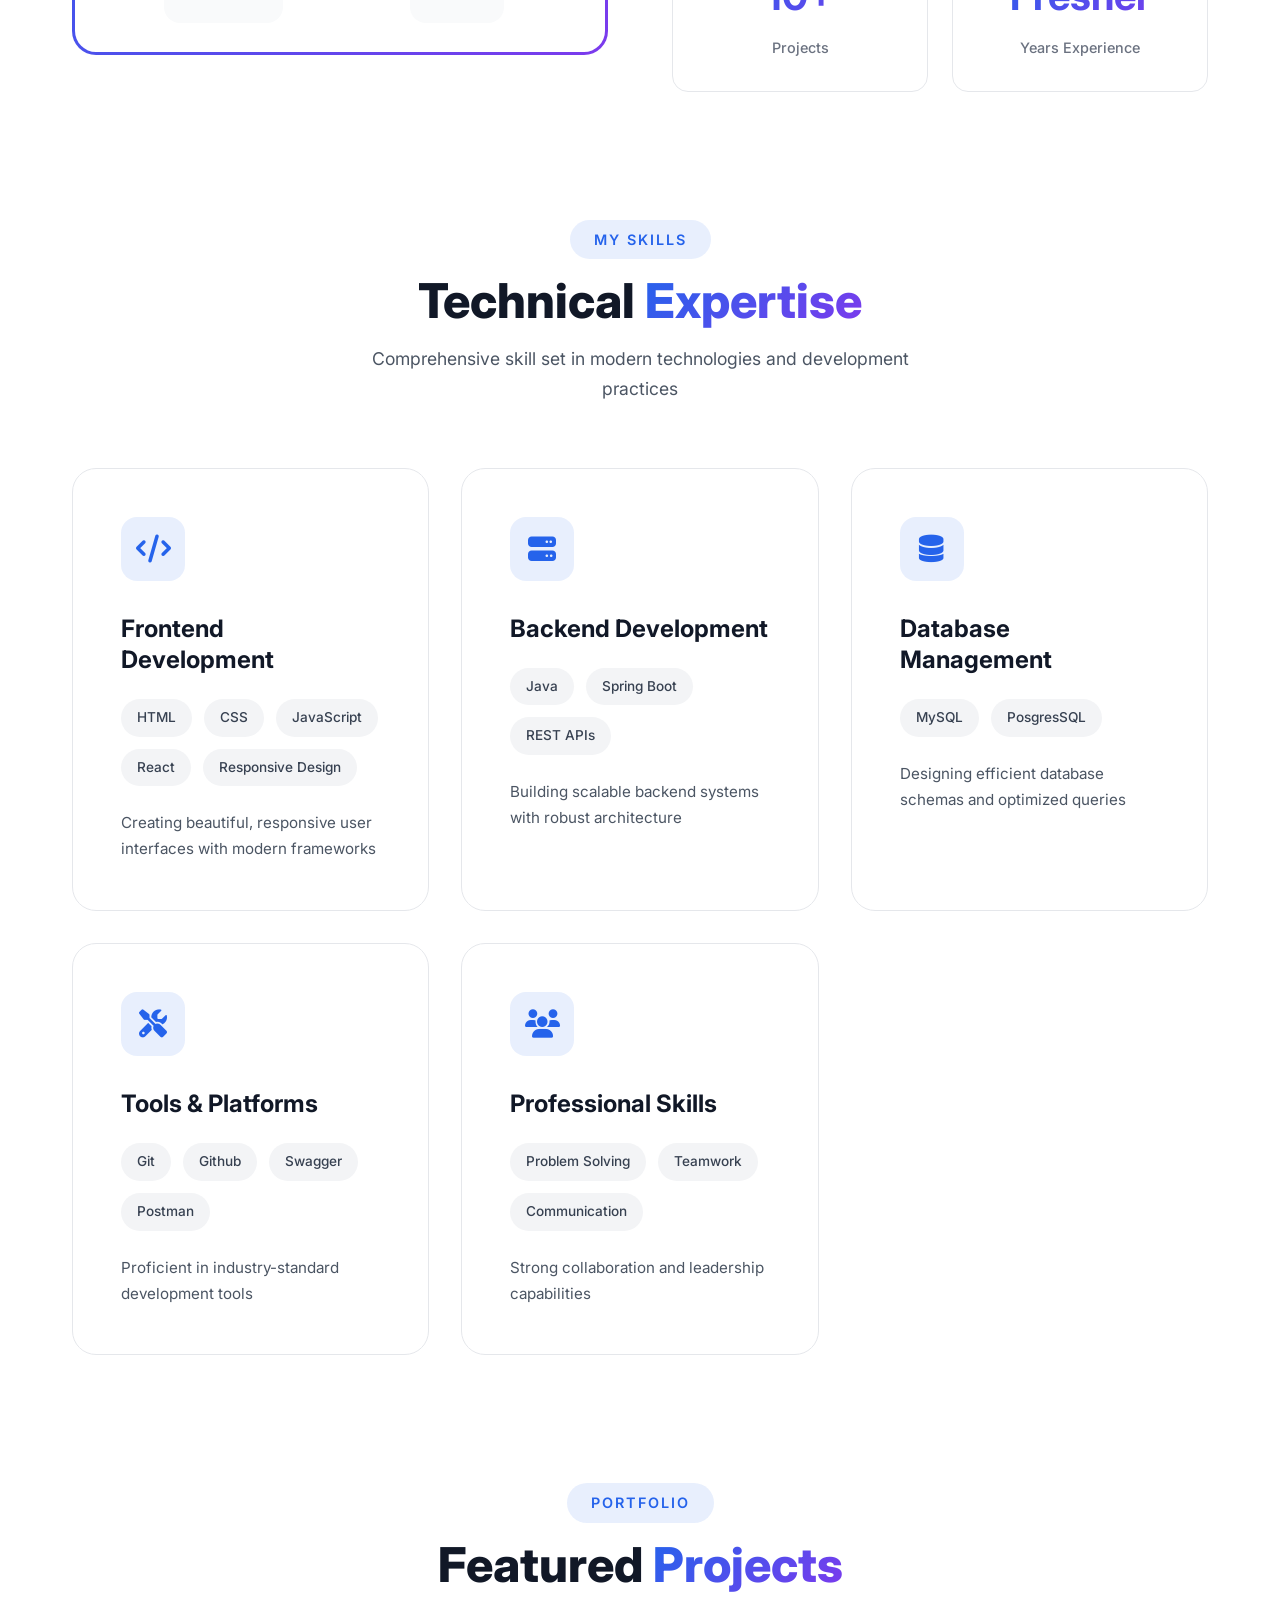
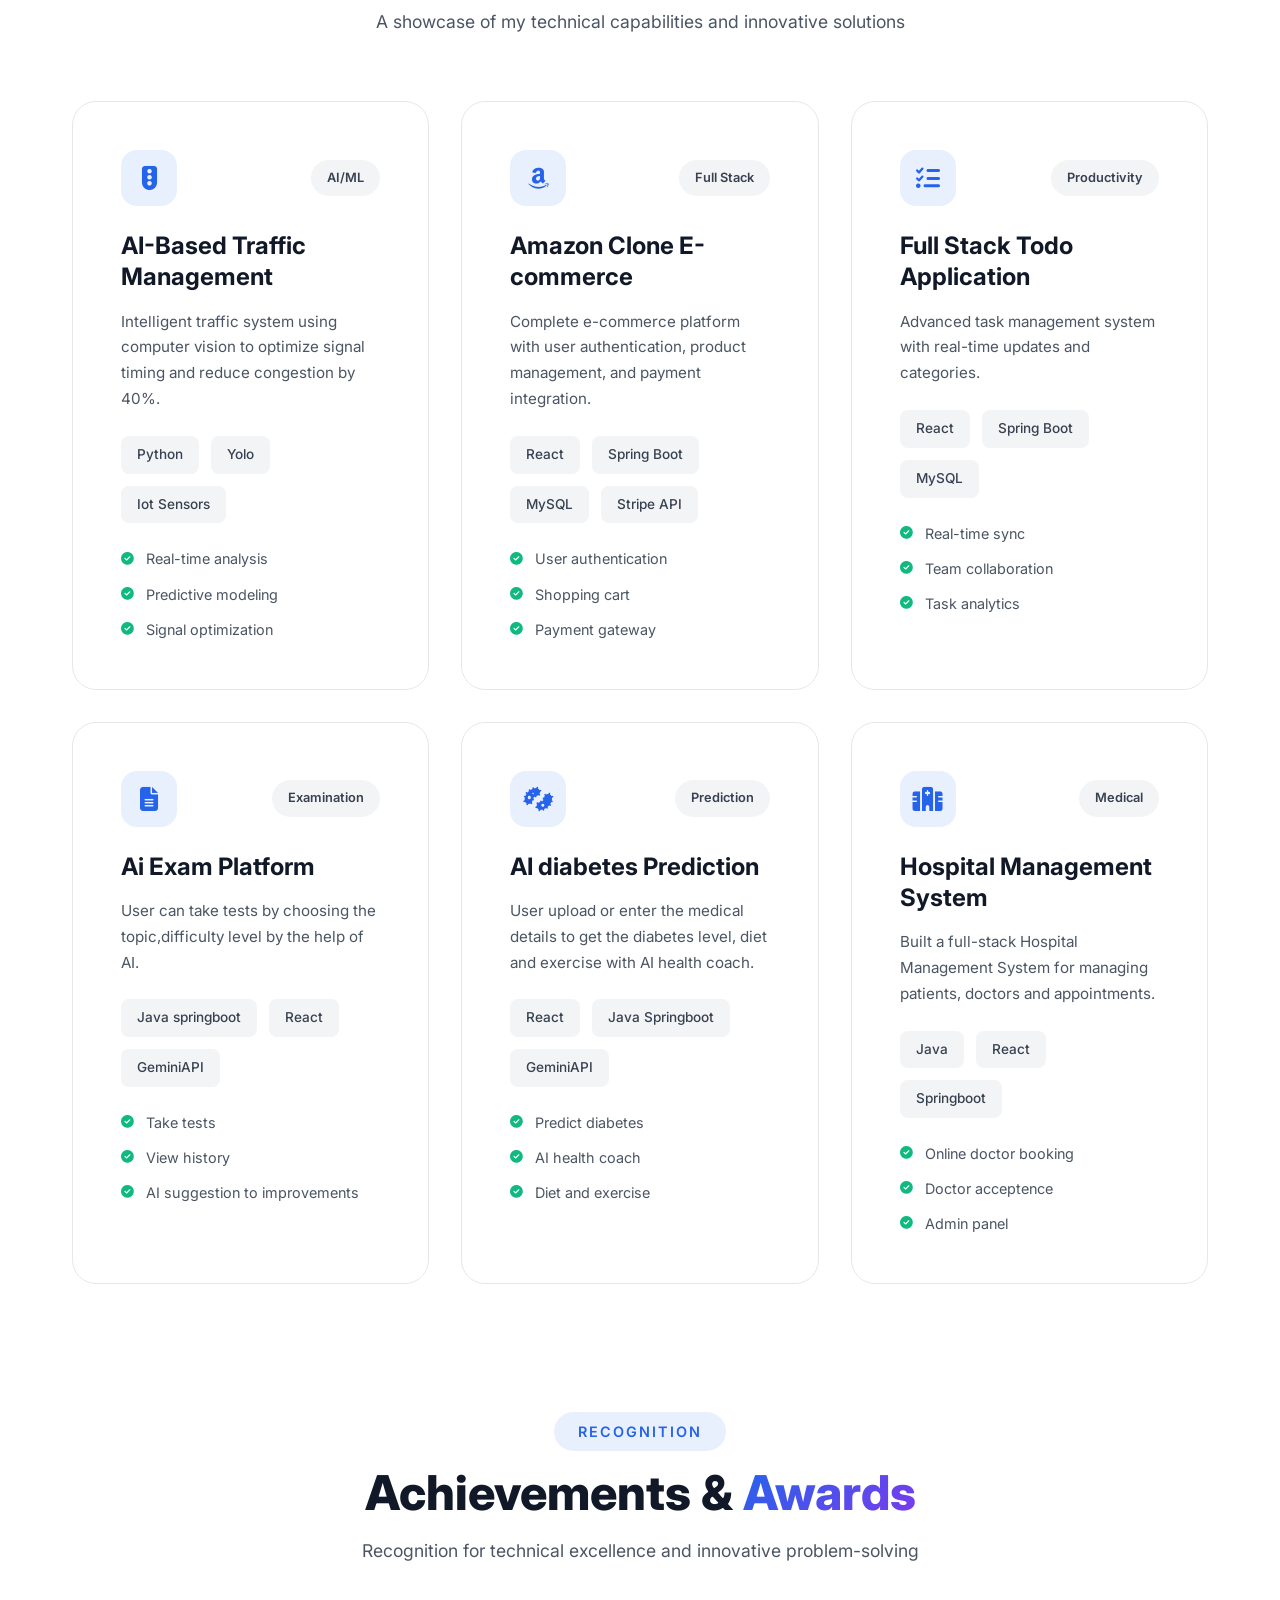
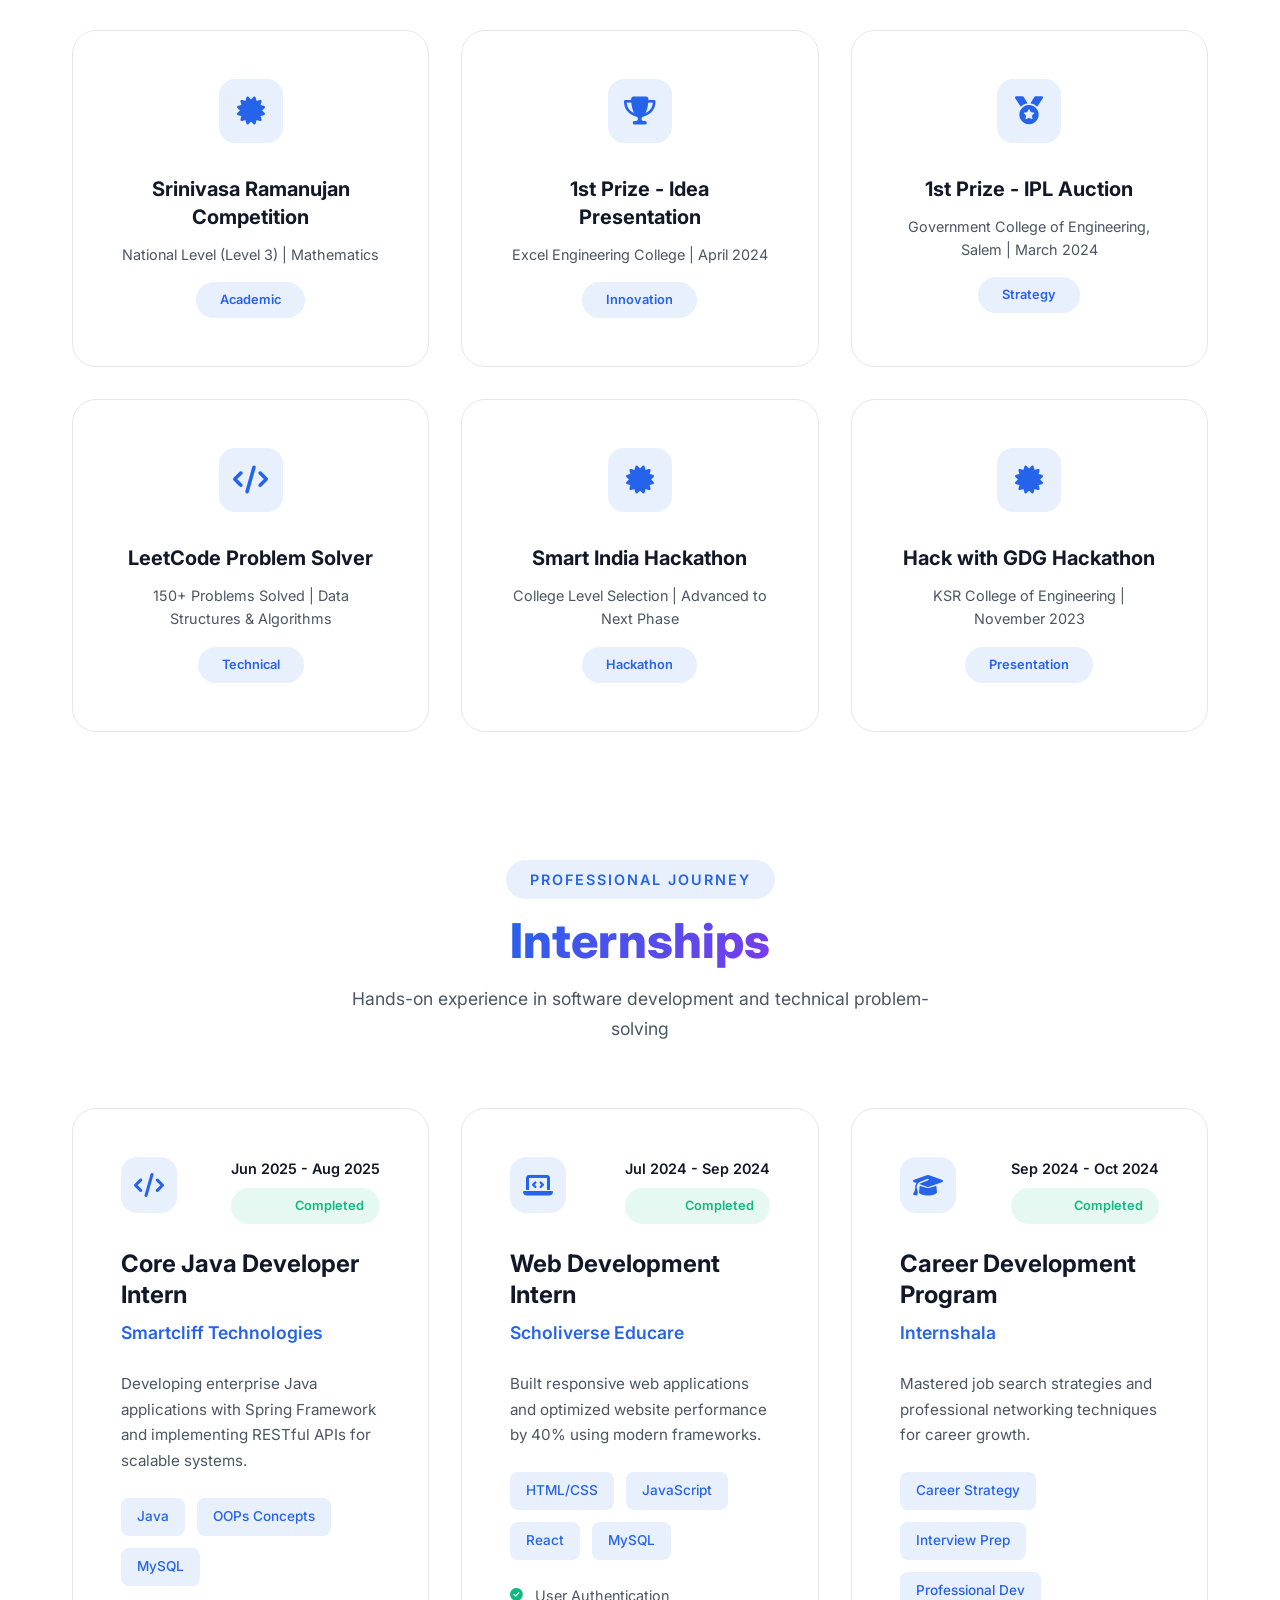
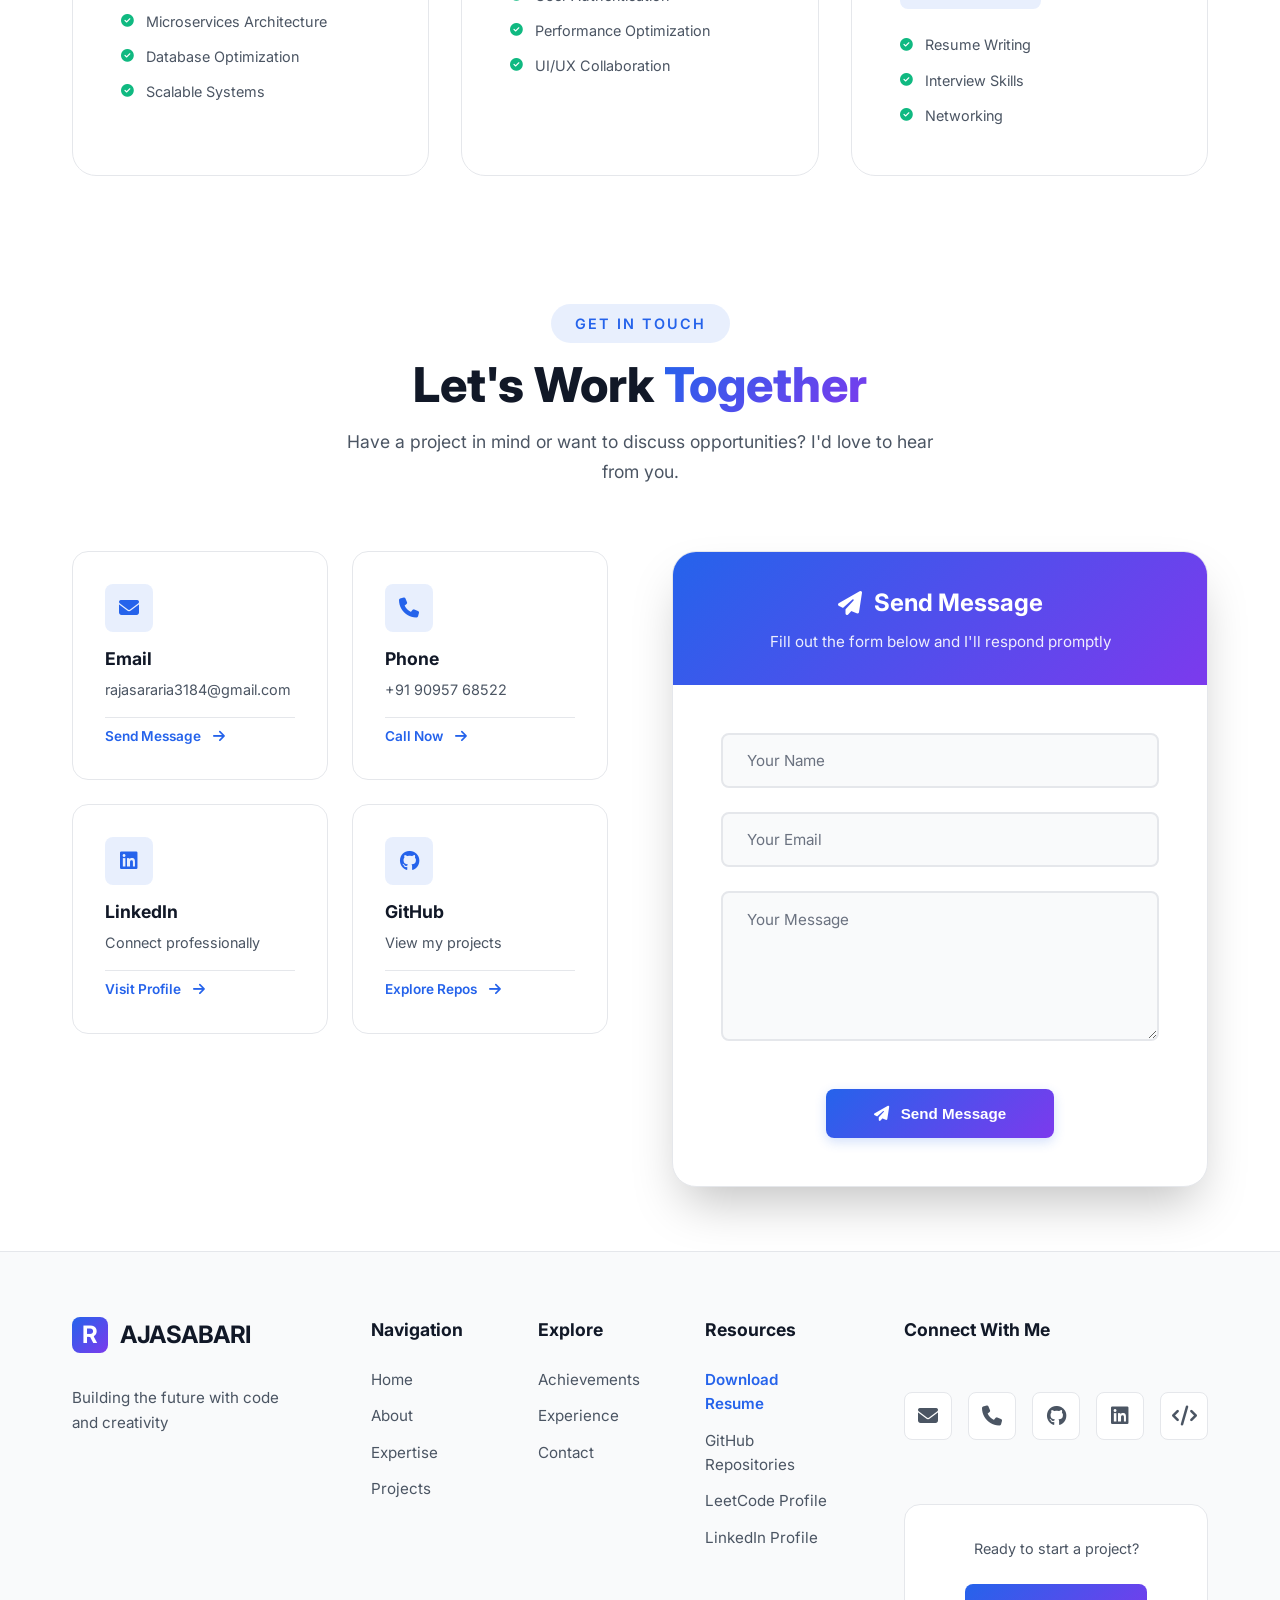
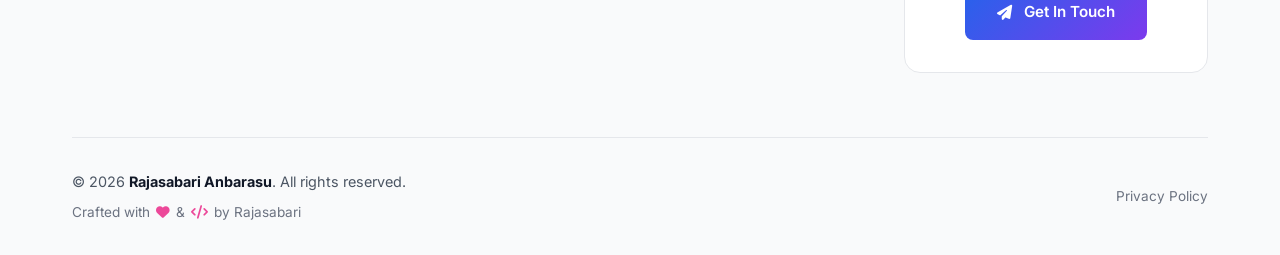
==== commit 58755a9c: "Update project descriptions and categories in index.html" ====
--- a/index.html
+++ b/index.html
@@ -418,74 +418,74 @@
                     </div>
                 </div>
 
-                <!-- Project 4: Snake Game -->
+                <!-- Project 4: AI exam platform -->
                 <div class="project-card">
                     <div class="project-header">
                         <div class="project-badge">
-                            <i class="fas fa-exam"></i>
-                        </div>
-                        <span class="project-category">Gaming</span>
-                    </div>
-                    <h3 class="project-title">Classic Snake Game</h3>
+                            <i class="fas fa-file-alt"></i>
+                        </div>
+                        <span class="project-category">Examination</span>
+                    </div>
+                    <h3 class="project-title">Ai Exam Platform</h3>
                     <p class="project-description">
-                        Interactive browser-based snake game with score tracking, levels, and responsive controls.
+                        User can take tests by choosing the topic,difficulty level by the help of AI.
                     </p>
                     <div class="project-tech">
-                        <span>JavaScript</span>
-                        <span>HTML5 Canvas</span>
-                        <span>CSS3</span>
+                        <span>Java springboot</span>
+                        <span>React</span>
+                        <span>GeminiAPI</span>
                     </div>
                     <div class="project-features">
-                        <span><i class="fas fa-check-circle"></i> Score tracking</span>
-                        <span><i class="fas fa-check-circle"></i> Level progression</span>
-                        <span><i class="fas fa-check-circle"></i> High scores</span>
-                    </div>
-                </div>
-
-                <!-- Project 5: Tic Tac Toe -->
+                        <span><i class="fas fa-check-circle"></i> Take tests</span>
+                        <span><i class="fas fa-check-circle"></i> View history</span>
+                        <span><i class="fas fa-check-circle"></i> AI suggestion to improvements</span>
+                    </div>
+                </div>
+
+                <!-- Project 5: AI diabetes prediction -->
                 <div class="project-card">
                     <div class="project-header">
                         <div class="project-badge">
-                            <i class="fas fa-times"></i>
-                        </div>
-                        <span class="project-category">Gaming</span>
-                    </div>
-                    <h3 class="project-title">Tic Tac Toe Game</h3>
+                            <i class="fas fa-bacteria"></i>
+                        </div>
+                        <span class="project-category">Prediction</span>
+                    </div>
+                    <h3 class="project-title">AI diabetes Prediction</h3>
                     <p class="project-description">
-                        Interactive two-player game with AI opponent, statistics tracking, and responsive design.
+                        User upload or enter the medical details to get the diabetes level, diet and exercise with AI health coach.
                     </p>
                     <div class="project-tech">
                         <span>React</span>
-                        <span>HTML5</span>
-                        <span>CSS Grid</span>
+                        <span>Java Springboot</span>
+                        <span>GeminiAPI</span>
                     </div>
                     <div class="project-features">
-                        <span><i class="fas fa-check-circle"></i> Two-player mode</span>
-                        <span><i class="fas fa-check-circle"></i> Game history</span>
-                        <span><i class="fas fa-check-circle"></i> Statistics</span>
-                    </div>
-                </div>
-
-                <!-- Project 6: Turf Booking -->
+                        <span><i class="fas fa-check-circle"></i> Predict diabetes</span>
+                        <span><i class="fas fa-check-circle"></i> AI health coach</span>
+                        <span><i class="fas fa-check-circle"></i> Diet and exercise</span>
+                    </div>
+                </div>
+
+                <!-- Project 6: Hospital Management System -->
                 <div class="project-card">
                     <div class="project-header">
                         <div class="project-badge">
-                            <i class="fas fa-futbol"></i>
-                        </div>
-                        <span class="project-category">Frontend</span>
-                    </div>
-                    <h3 class="project-title">Turf Booking System</h3>
+                            <i class="fas fa-hospital"></i>
+                        </div>
+                        <span class="project-category">Medical</span>
+                    </div>
+                    <h3 class="project-title">Hospital Management System</h3>
                     <p class="project-description">
-                        Complete frontend booking platform for sports facilities admin dashboard and amenities management.
+                        Built a full-stack Hospital Management System for managing patients, doctors and appointments.
                     </p>
                     <div class="project-tech">
-                        <span>HTML</span>
-                        <span>CSS</span>
-                        <span>JavaScript</span>
+                        <span>Java</span>
+                        <span>React</span>
+                        <span>Springboot</span>
                     </div>
                     <div class="project-features">
-                        <span><i class="fas fa-check-circle"></i> Online booking</span>
-                        <span><i class="fas fa-check-circle"></i> Responsive design</span>
+                        <span><i class="fas fa-check-circle"></i> Online doctor booking</span>
+                        <span><i class="fas fa-check-circle"></i> Doctor acceptence</span>
                         <span><i class="fas fa-check-circle"></i> Admin panel</span>
                     </div>
                 </div>
@@ -582,7 +582,7 @@
         <div class="container">
             <div class="section-header">
                 <span class="section-tag">Professional Journey</span>
-                <h2 class="section-title">Work <span class="highlight">Experience</span></h2>
+                <h2 class="section-title"><span class="highlight">Internships</span></h2>
                 <p class="section-description">
                     Hands-on experience in software development and technical problem-solving
                 </p>
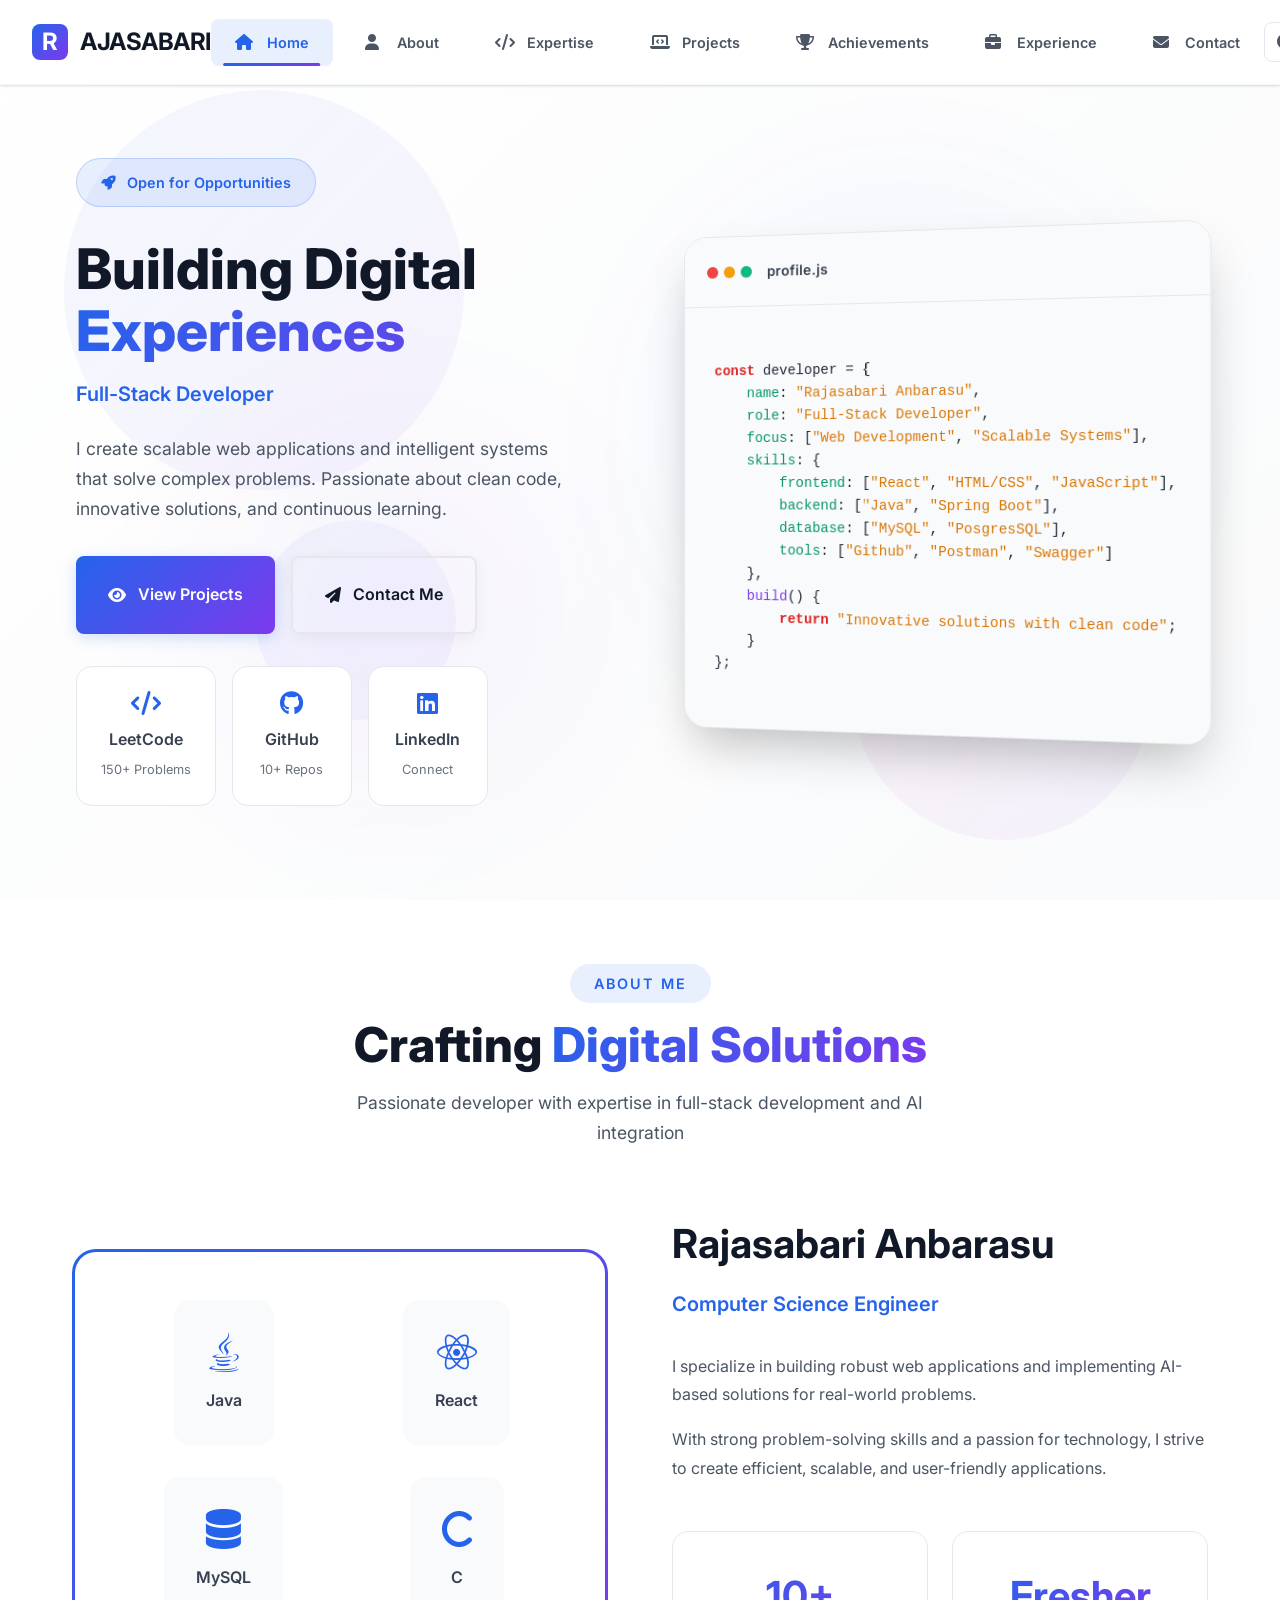
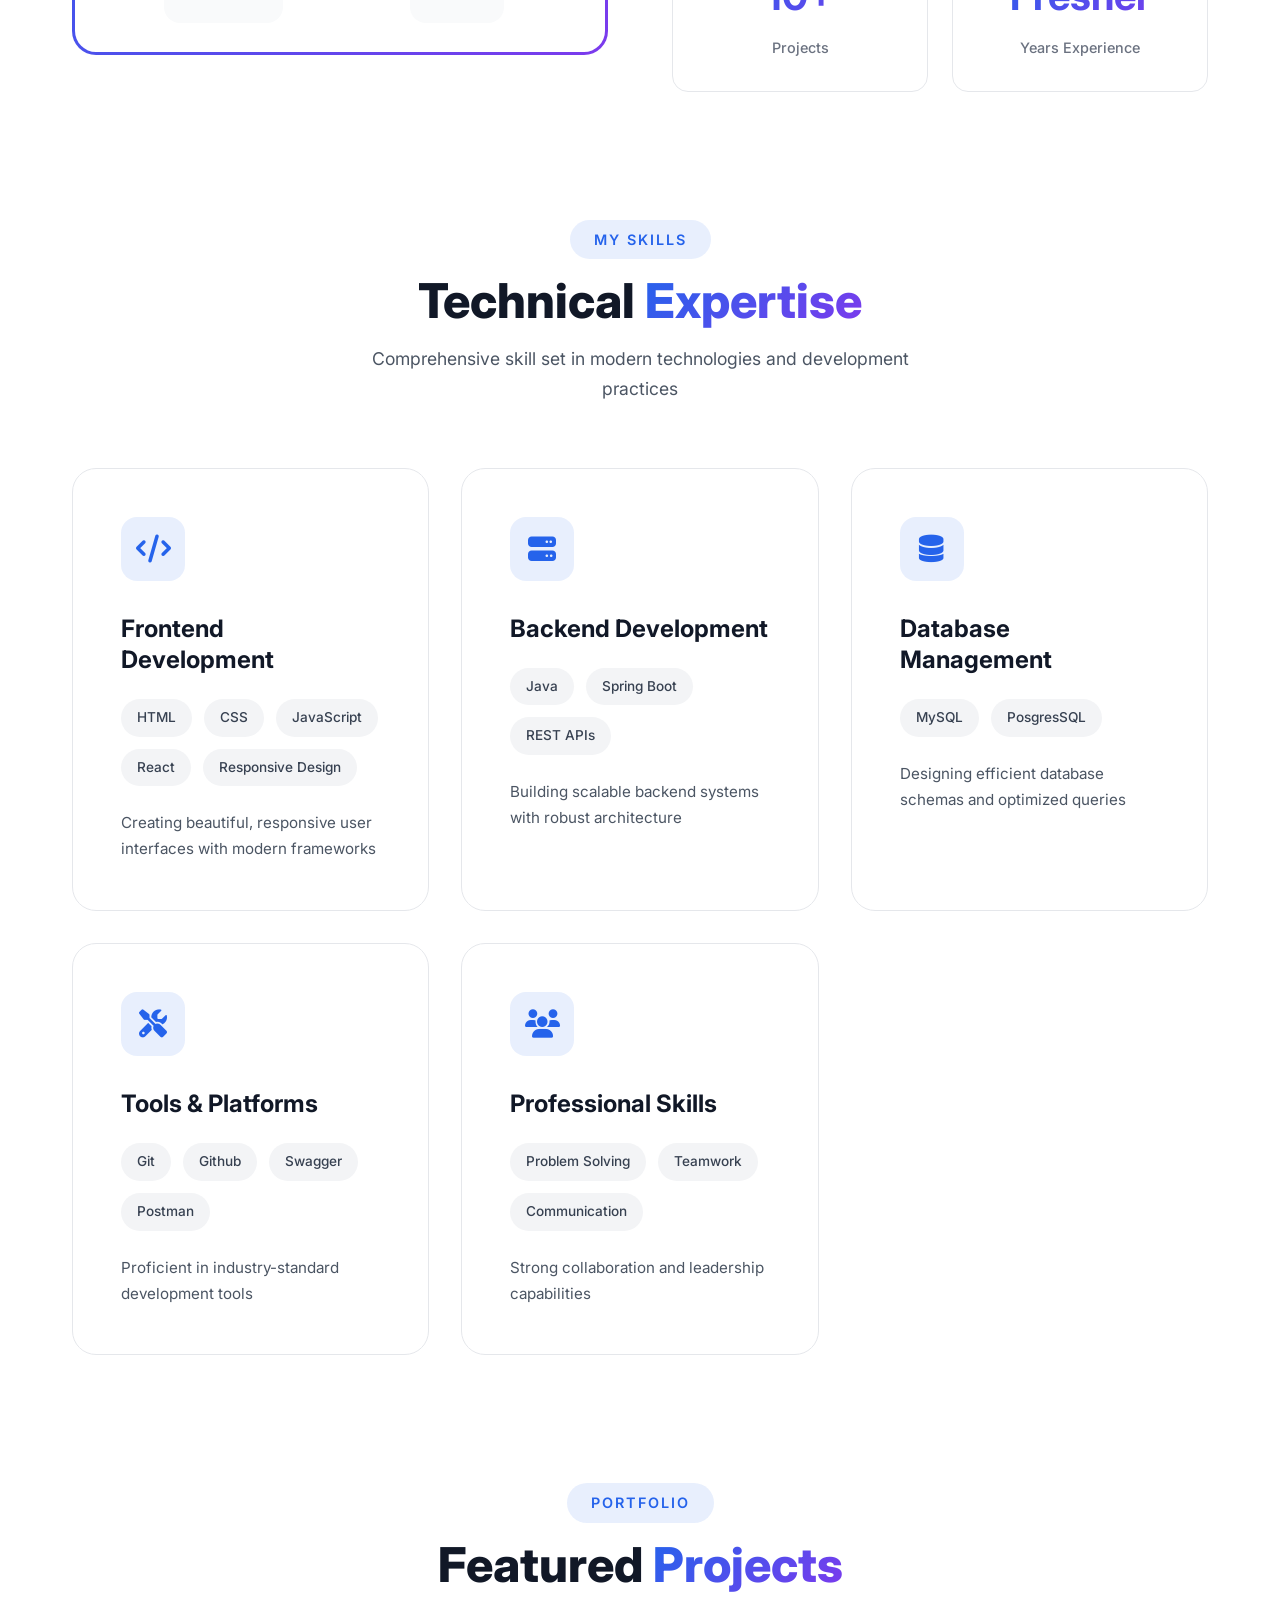
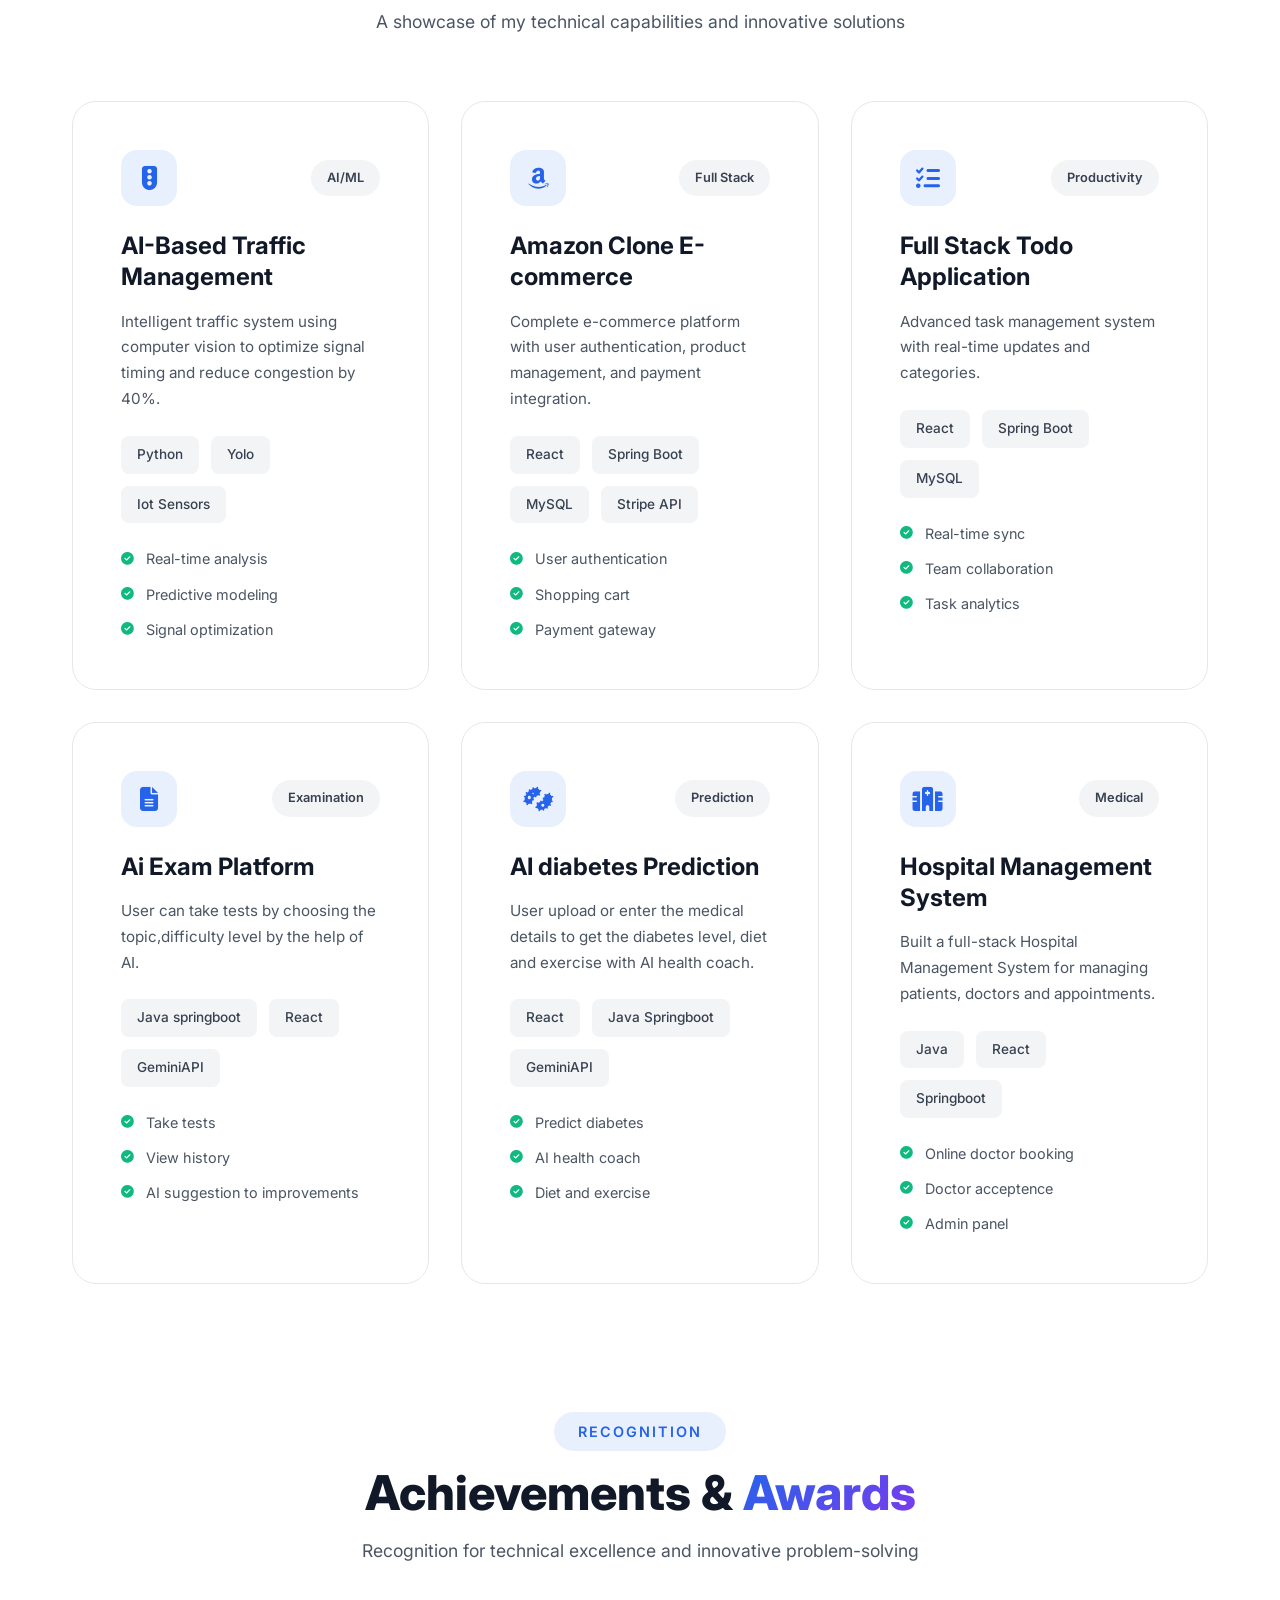
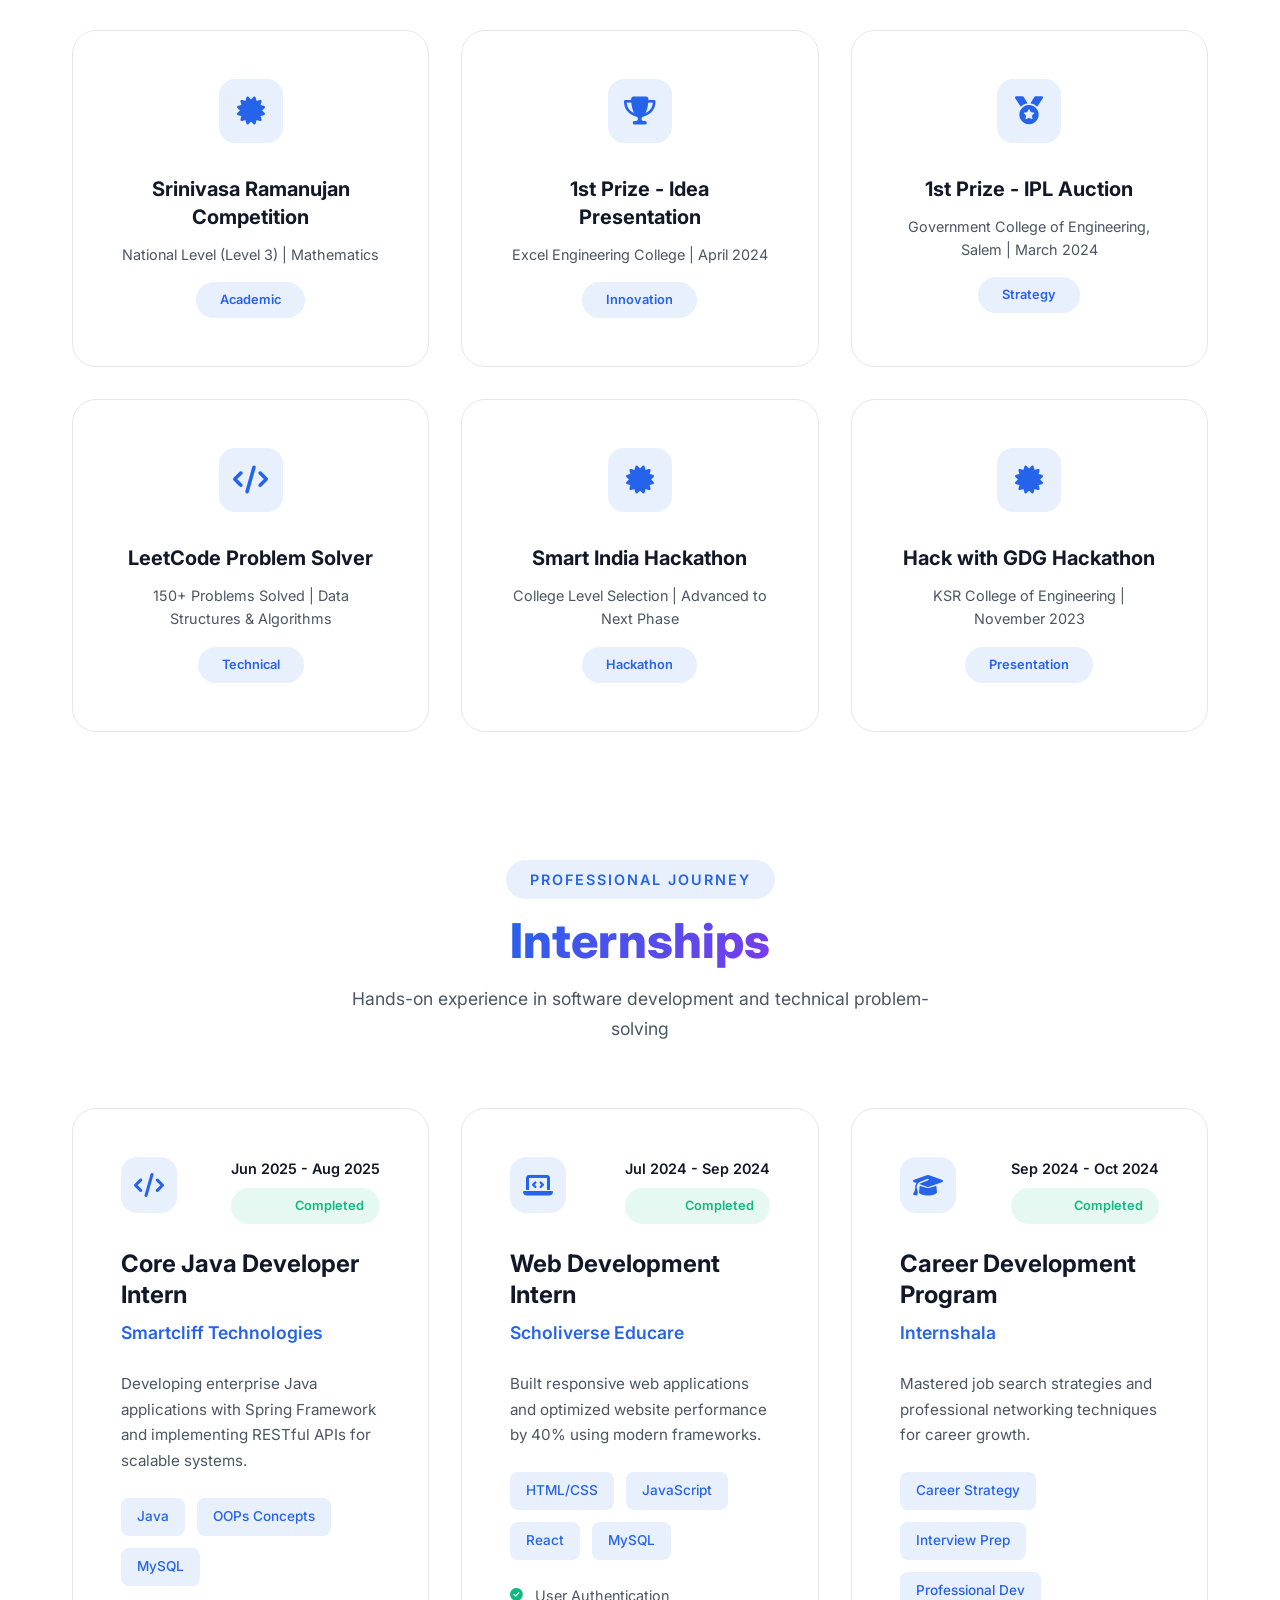
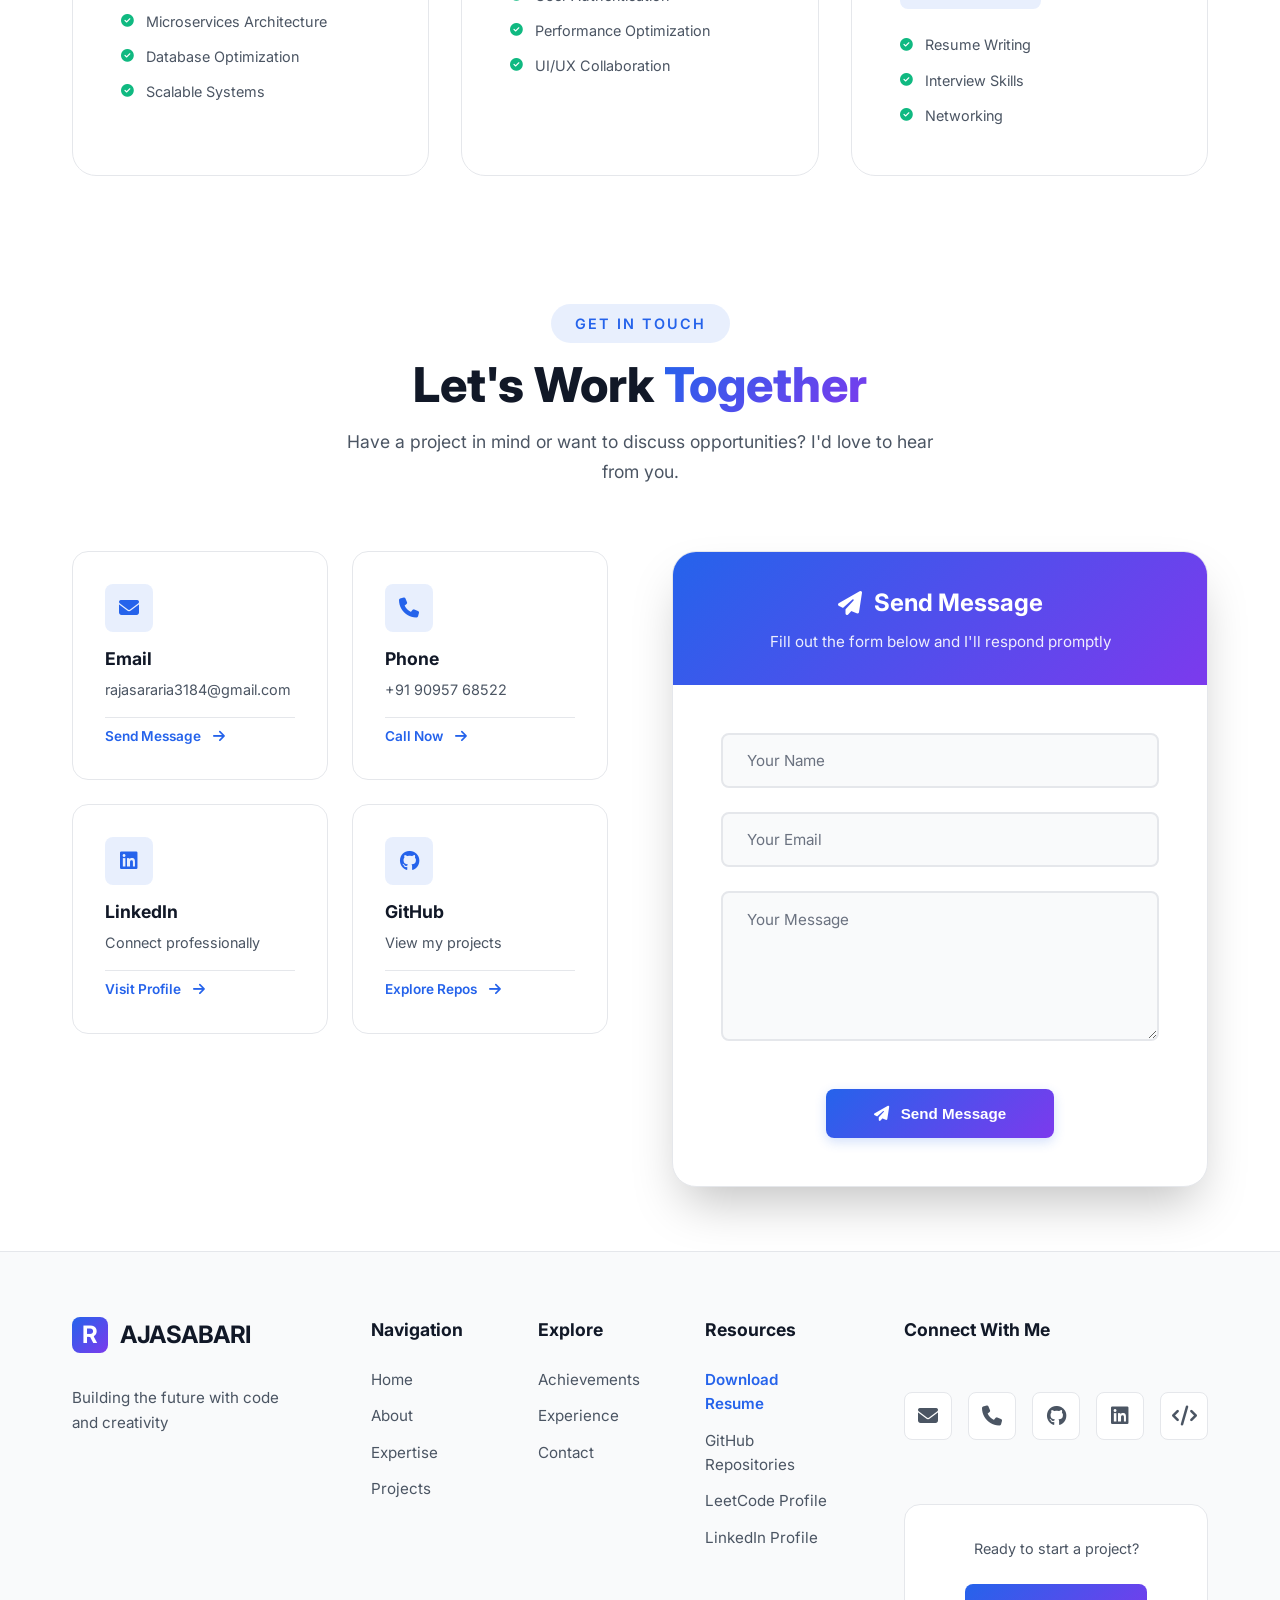
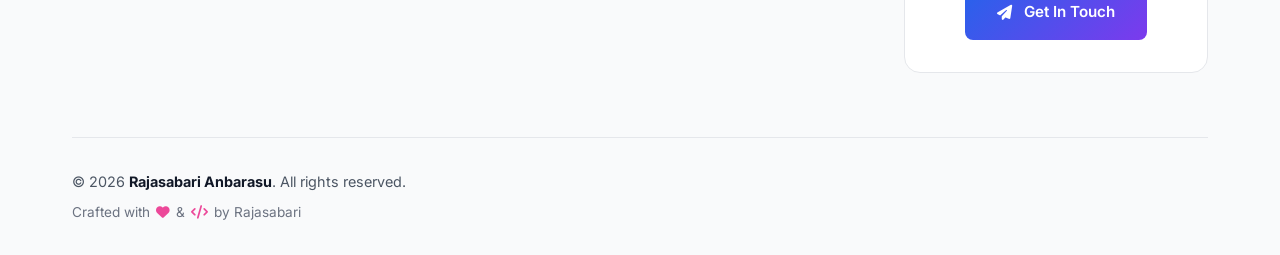
==== commit e0094a2b: "Update index.html" ====
--- a/index.html
+++ b/index.html
@@ -72,7 +72,7 @@
                 <button class="theme-toggle" aria-label="Toggle theme">
                     <i class="fas fa-moon"></i>
                 </button>
-                <a href="./assets/resume.pdf" class="btn-resume" id="resumeDownload">
+                <a href="./assets/Rajasabari.pdf" class="btn-resume" id="resumeDownload">
                     <i class="fas fa-download"></i>
                     <span>Resume</span>
                 </a>
@@ -827,7 +827,7 @@
                     </div>
                     <div class="link-group">
                         <h4>Resources</h4>
-                        <a href="./assets/resume.pdf" class="resume-link">Download Resume</a>
+                        <a href="./assets/Rajasabari.pdf" class="resume-link">Download Resume</a>
                         <a href="https://github.com/RajasabariAnbarasu123" target="_blank" rel="noopener">GitHub Repositories</a>
                         <a href="https://leetcode.com/u/rajasabari_123/" target="_blank" rel="noopener">LeetCode Profile</a>
                         <a href="https://www.linkedin.com/in/rajasabari-anbarasu-a506602a8/" target="_blank" rel="noopener">LinkedIn Profile</a>
@@ -868,9 +868,6 @@
                     <p class="copyright">© 2026 <strong>Rajasabari Anbarasu</strong>. All rights reserved.</p>
                     <p class="crafted">Crafted with <i class="fas fa-heart"></i> & <i class="fas fa-code"></i> by Rajasabari</p>
                 </div>
-                <div class="footer-legal">
-                    <a href="privacy.html">Privacy Policy</a>
-                </div>
             </div>
         </div>
     </footer>
